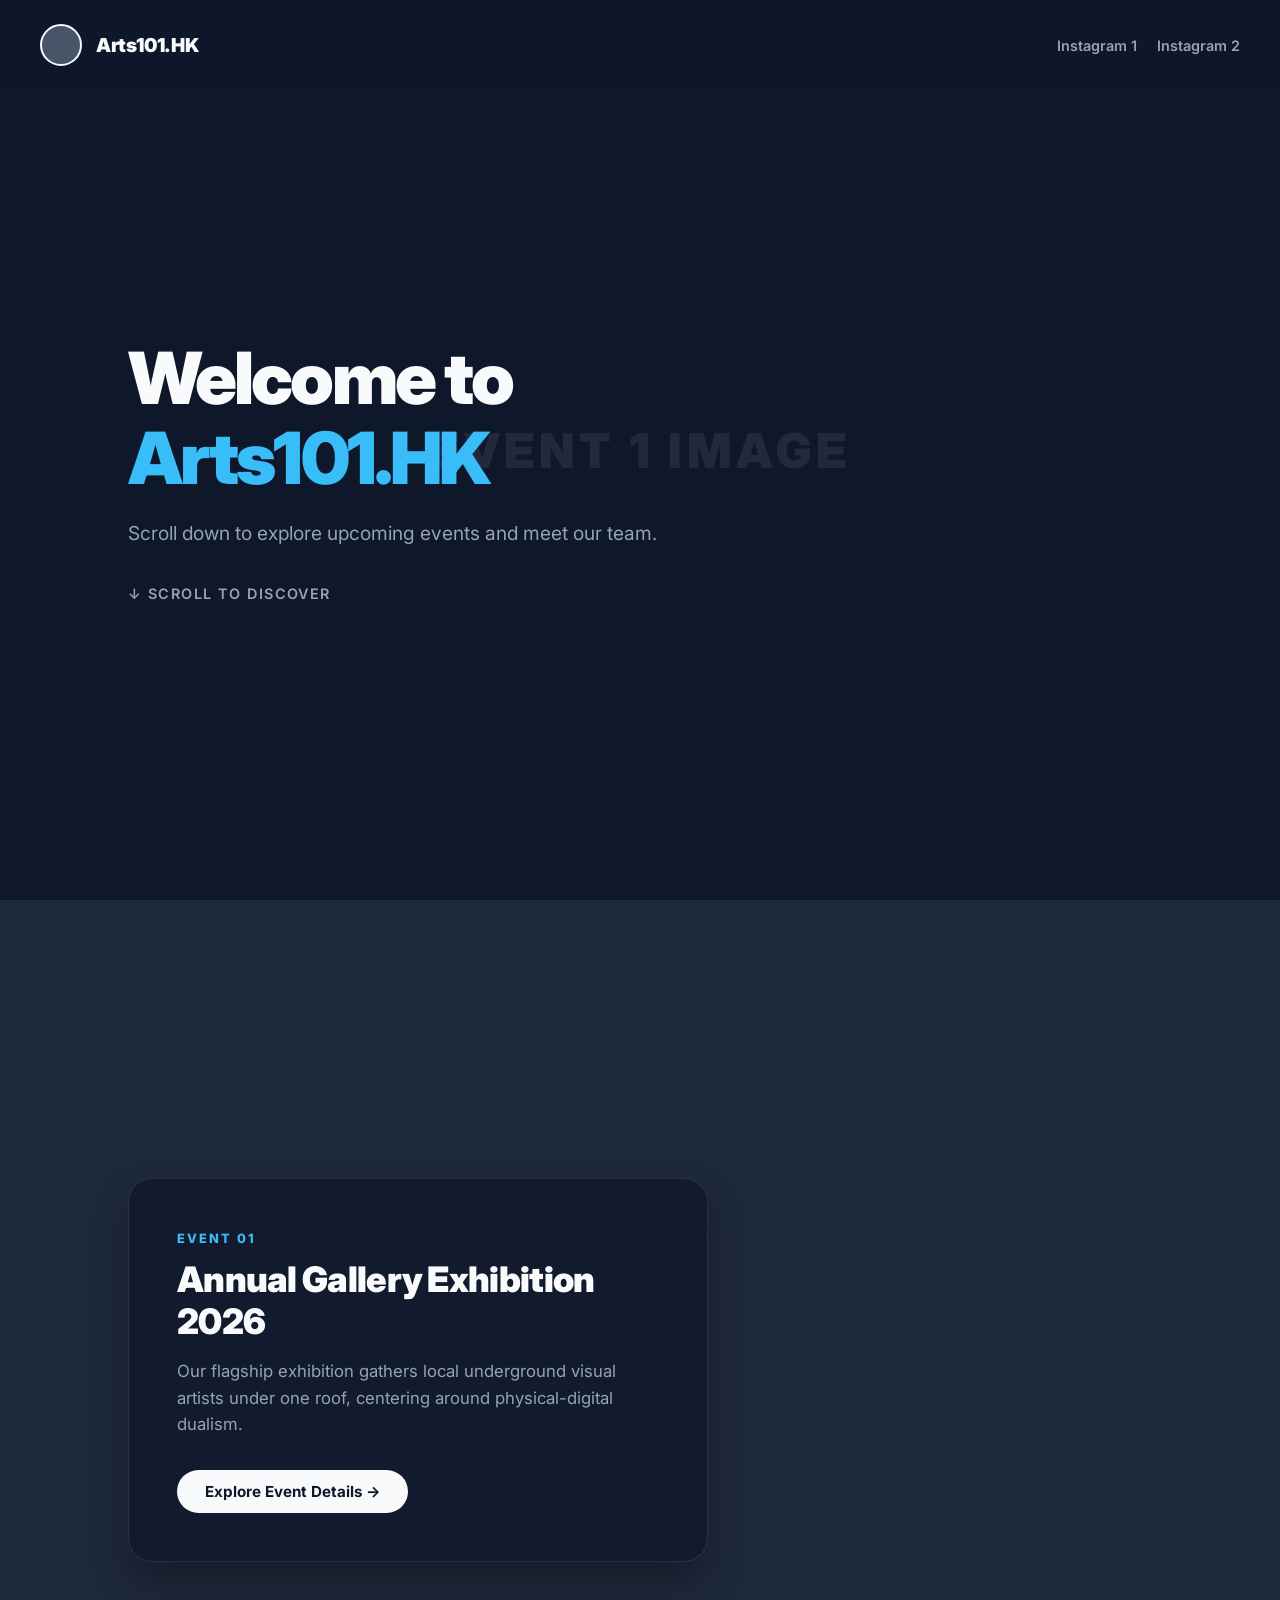
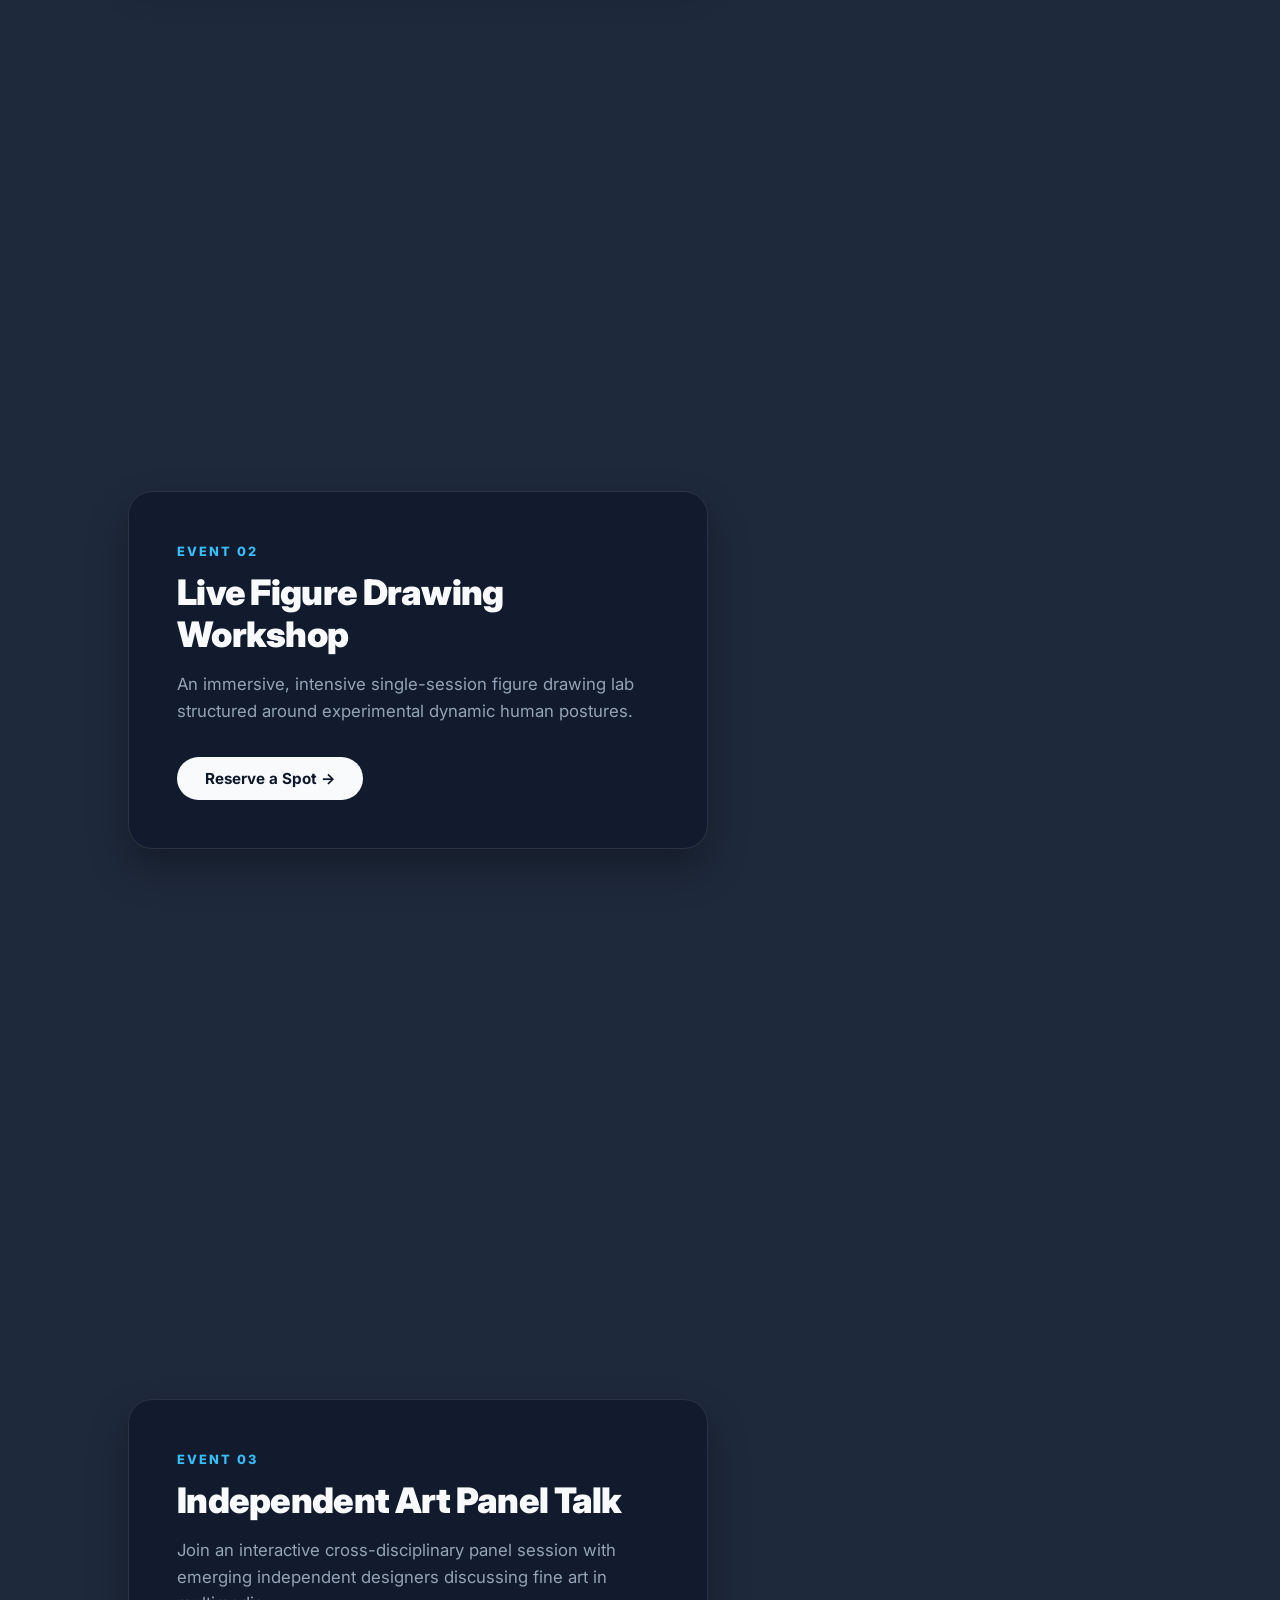
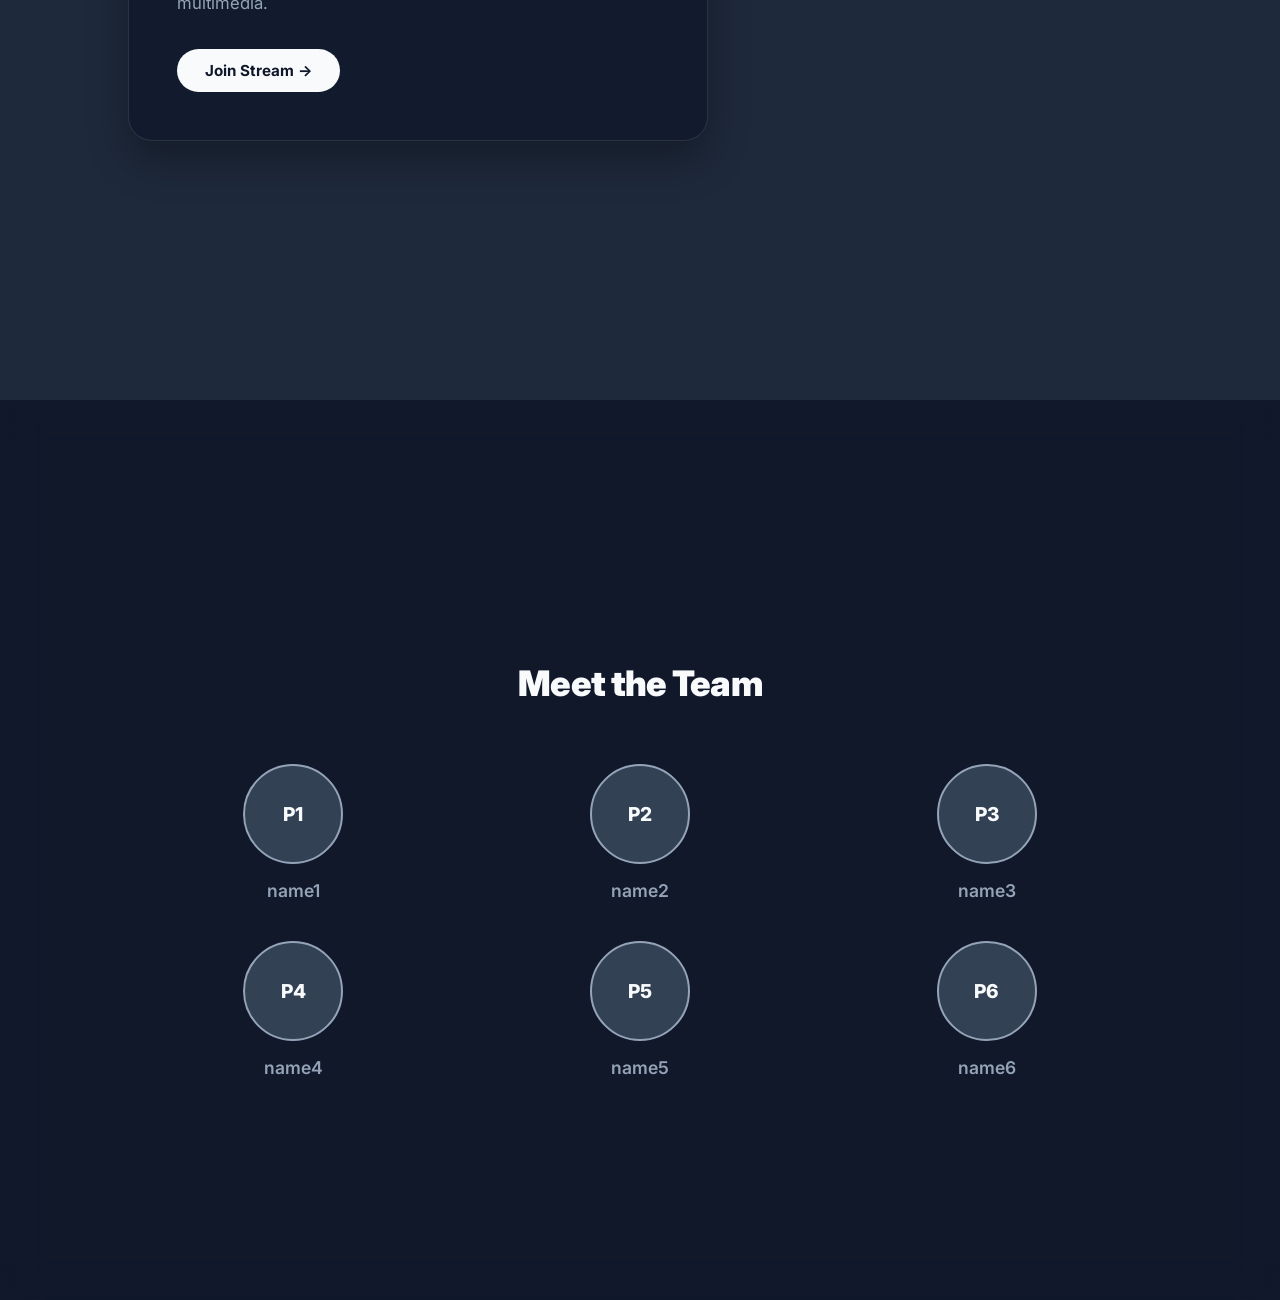
==== index.html @ 1643a09b "draft changing 01" ====
<!DOCTYPE html>
<html lang="en">
<head>
    <meta charset="UTF-8">
    <meta name="viewport" content="width=device-width, initial-scale=1.0">
    <title>Arts101.HK</title>
    <link href="https://fonts.googleapis.com/css2?family=Inter:wght@400;600;900&display=swap" rel="stylesheet">
    <link rel="stylesheet" href="style.css">
</head>
<body>

    <header class="top-navbar">
        <div class="brand-identity">
            <div class="mini-profile-icon">
                <img src="icon.jpg" alt="Icon" onerror="this.style.display='none';">
            </div>
            <span class="brand-text">Arts101.HK</span>
        </div>
        <div class="nav-social-links">
            <a href=" " class="nav-link">Instagram 1</a>
            <a href=" " class="nav-link">Instagram 2</a>
        </div>
    </header>

    <div class="fixed-visual-viewport">
        <div class="showcase-frame active" id="frame-1">
            <div class="image-placeholder">EVENT 1 IMAGE</div>
        </div>
        <div class="showcase-frame" id="frame-2">
            <div class="image-placeholder">EVENT 2 IMAGE</div>
        </div>
        <div class="showcase-frame" id="frame-3">
            <div class="image-placeholder">EVENT 3 IMAGE</div>
        </div>
    </div>

    <main class="scroll-narrative-container">
        
        <section class="narrative-section hero-slide" data-frame="1">
            <div class="content-wrapper">
                <h1 class="hero-title">Welcome to<br><span class="accent-text">Arts101.HK</span></h1>
                <p class="hero-subtitle">Scroll down to explore upcoming events and meet our team.</p>
                <div class="scroll-indicator">↓ Scroll to Discover</div>
            </div>
        </section>

        <section class="narrative-section content-slide" data-frame="1">
            <div class="content-wrapper card-reveal">
                <span class="section-tag">Event 01</span>
                <h2 class="slide-heading">Annual Gallery Exhibition 2026</h2>
                <p class="slide-description">Our flagship exhibition gathers local underground visual artists under one roof, centering around physical-digital dualism.</p>
                <a href="event1.html" class="action-btn">Explore Event Details →</a>
            </div>
        </section>

        <section class="narrative-section content-slide" data-frame="2">
            <div class="content-wrapper card-reveal">
                <span class="section-tag">Event 02</span>
                <h2 class="slide-heading">Live Figure Drawing Workshop</h2>
                <p class="slide-description">An immersive, intensive single-session figure drawing lab structured around experimental dynamic human postures.</p>
                <a href="event2.html" class="action-btn">Reserve a Spot →</a>
            </div>
        </section>

        <section class="narrative-section content-slide" data-frame="3">
            <div class="content-wrapper card-reveal">
                <span class="section-tag">Event 03</span>
                <h2 class="slide-heading">Independent Art Panel Talk</h2>
                <p class="slide-description">Join an interactive cross-disciplinary panel session with emerging independent designers discussing fine art in multimedia.</p>
                <a href="event3.html" class="action-btn">Join Stream →</a>
            </div>
        </section>

        <section class="narrative-section team-slide" data-frame="3">
            <div class="content-wrapper wide-wrapper">
                <h2 class="slide-heading centered">Meet the Team</h2>
                
                <div class="team-grid">
                    <a href="profile1.html" class="team-member-node">
                        <div class="circle-avatar"><span>P1</span></div>
                        <div class="member-name">name1</div>
                    </a>
                    <a href="profile2.html" class="team-member-node">
                        <div class="circle-avatar"><span>P2</span></div>
                        <div class="member-name">name2</div>
                    </a>
                    <a href="profile3.html" class="team-member-node">
                        <div class="circle-avatar"><span>P3</span></div>
                        <div class="member-name">name3</div>
                    </a>
                    <a href="profile4.html" class="team-member-node">
                        <div class="circle-avatar"><span>P4</span></div>
                        <div class="member-name">name4</div>
                    </a>
                    <a href="profile5.html" class="team-member-node">
                        <div class="circle-avatar"><span>P5</span></div>
                        <div class="member-name">name5</div>
                    </a>
                    <a href="profile6.html" class="team-member-node">
                        <div class="circle-avatar"><span>P6</span></div>
                        <div class="member-name">name6</div>
                    </a>
                </div>
            </div>
        </section>

    </main>

    <script src="script.js"></script>
</body>
</html>
---- style.css ----
:root {
    --bg-color: #1E293B;        /* Match background to your icon color (Dark Slate) */
    --text-light: #F8FAFC;      /* High contrast clean text */
    --text-muted: #94A3B8;      /* Secondary clean slate grey text */
    --accent-glow: #38BDF8;     /* Fine tech highlight color */
    --panel-overlay: rgba(15, 23, 42, 0.75); /* Cinematic translucent panels */
}

* {
    box-sizing: border-box;
    margin: 0;
    padding: 0;
    font-family: 'Inter', sans-serif;
}

body {
    background-color: var(--bg-color);
    color: var(--text-light);
    min-height: 100vh;
    overflow-x: hidden;
}

/* TOP NAVIGATION AREA */
.top-navbar {
    position: fixed;
    top: 0;
    left: 0;
    width: 100%;
    padding: 24px 40px;
    display: flex;
    justify-content: space-between;
    align-items: center;
    z-index: 100;
    background: linear-gradient(to bottom, rgba(15,23,42,0.8), rgba(15,23,42,0));
}

.brand-identity {
    display: flex;
    align-items: center;
    gap: 14px;
}

/* Tiny Upper Left Profile Icon Border Area */
.mini-profile-icon {
    width: 42px;
    height: 42px;
    border-radius: 50%;
    background: #475569;
    border: 2px solid var(--text-light);
    overflow: hidden;
}

.mini-profile-icon img {
    width: 100%;
    height: 100%;
    object-fit: cover;
}

.brand-text {
    font-weight: 900;
    font-size: 1.2rem;
    letter-spacing: -0.02em;
}

.nav-social-links {
    display: flex;
    gap: 20px;
}

.nav-link {
    color: var(--text-muted);
    text-decoration: none;
    font-weight: 600;
    font-size: 0.9rem;
    transition: color 0.2s;
}

.nav-link:hover {
    color: var(--text-light);
}

/* FIXED VISUAL SHOWCASE FRAMES (HELLOADME EFFECT) */
.fixed-visual-viewport {
    position: fixed;
    top: 0;
    left: 0;
    width: 100%;
    height: 100vh;
    z-index: 1;
    pointer-events: none; /* Allows user to click/scroll elements behind it */
}

.showcase-frame {
    position: absolute;
    top: 0;
    left: 0;
    width: 100%;
    height: 100%;
    opacity: 0;
    transform: scale(1.08);
    transition: opacity 0.8s cubic-bezier(0.25, 1, 0.5, 1), transform 1.2s cubic-bezier(0.25, 1, 0.5, 1);
    background: #0F172A;
    display: flex;
    justify-content: center;
    align-items: center;
}

/* Once class active is assigned by JS, scale down and fade into focus */
.showcase-frame.active {
    opacity: 1;
    transform: scale(1);
}

.image-placeholder {
    font-size: 3rem;
    font-weight: 900;
    color: rgba(255,255,255,0.08);
    letter-spacing: 0.1em;
}

/* NARRATIVE CONTENT LAYER */
.scroll-narrative-container {
    position: relative;
    z-index: 2;
    width: 100%;
}

.narrative-section {
    width: 100%;
    min-height: 100vh;
    display: flex;
    align-items: center;
    padding: 100px 10% 60px 10%;
}

.hero-slide {
    background: transparent;
}

.content-wrapper {
    max-width: 580px;
}

.wide-wrapper {
    max-width: 1000px;
    width: 100%;
    margin: 0 auto;
}

/* Hero elements styling */
.hero-title {
    font-size: 4.5rem;
    font-weight: 900;
    line-height: 1.1;
    letter-spacing: -0.04em;
    margin-bottom: 24px;
}

.accent-text {
    color: var(--accent-glow);
}

.hero-subtitle {
    font-size: 1.2rem;
    color: var(--text-muted);
    margin-bottom: 40px;
}

.scroll-indicator {
    font-size: 0.9rem;
    font-weight: 600;
    text-transform: uppercase;
    letter-spacing: 0.1em;
    color: var(--text-muted);
    animation: bounce 2s infinite;
}

/* Translucent Reveal Panels */
.card-reveal {
    background: var(--panel-overlay);
    backdrop-filter: blur(12px);
    -webkit-backdrop-filter: blur(12px);
    border: 1px solid rgba(255, 255, 255, 0.1);
    padding: 48px;
    border-radius: 24px;
    box-shadow: 0 20px 40px rgba(0,0,0,0.3);
}

.section-tag {
    display: inline-block;
    font-size: 0.8rem;
    font-weight: 800;
    text-transform: uppercase;
    letter-spacing: 0.15em;
    color: var(--accent-glow);
    margin-bottom: 12px;
}

.slide-heading {
    font-size: 2.2rem;
    font-weight: 900;
    letter-spacing: -0.02em;
    margin-bottom: 16px;
}

.slide-heading.centered {
    text-align: center;
    margin-bottom: 60px;
}

.slide-description {
    font-size: 1.05rem;
    line-height: 1.6;
    color: var(--text-muted);
    margin-bottom: 32px;
}

.action-btn {
    display: inline-block;
    padding: 12px 28px;
    background: var(--text-light);
    color: #0F172A;
    text-decoration: none;
    font-weight: 700;
    font-size: 0.95rem;
    border-radius: 50px;
    transition: transform 0.2s, background 0.2s;
}

.action-btn:hover {
    transform: translateY(-2px);
    background: var(--accent-glow);
    color: #ffffff;
}

/* TEAM SECTIONS MAP */
.team-slide {
    background: rgba(15, 23, 42, 0.9);
    backdrop-filter: blur(20px);
}

.team-grid {
    display: grid;
    grid-template-columns: repeat(3, 1fr);
    gap: 40px;
}

.team-member-node {
    display: flex;
    flex-direction: column;
    align-items: center;
    text-decoration: none;
    color: inherit;
    transition: transform 0.2s;
}

.team-member-node:hover {
    transform: translateY(-8px);
}

.circle-avatar {
    width: 100px;
    height: 100px;
    border-radius: 50%;
    background: #334155;
    border: 2px solid var(--text-muted);
    display: flex;
    justify-content: center;
    align-items: center;
    font-weight: 800;
    font-size: 1.2rem;
    margin-bottom: 16px;
    transition: border-color 0.2s;
}

.team-member-node:hover .circle-avatar {
    border-color: var(--accent-glow);
}

.member-name {
    font-weight: 600;
    font-size: 1.1rem;
    color: var(--text-muted);
    transition: color 0.2s;
}

.team-member-node:hover .member-name {
    color: var(--text-light);
}

@keyframes bounce {
    0%, 20%, 50%, 80%, 100% { transform: translateY(0); }
    40% { transform: translateY(-6px); }
    60% { transform: translateY(-3px); }
}
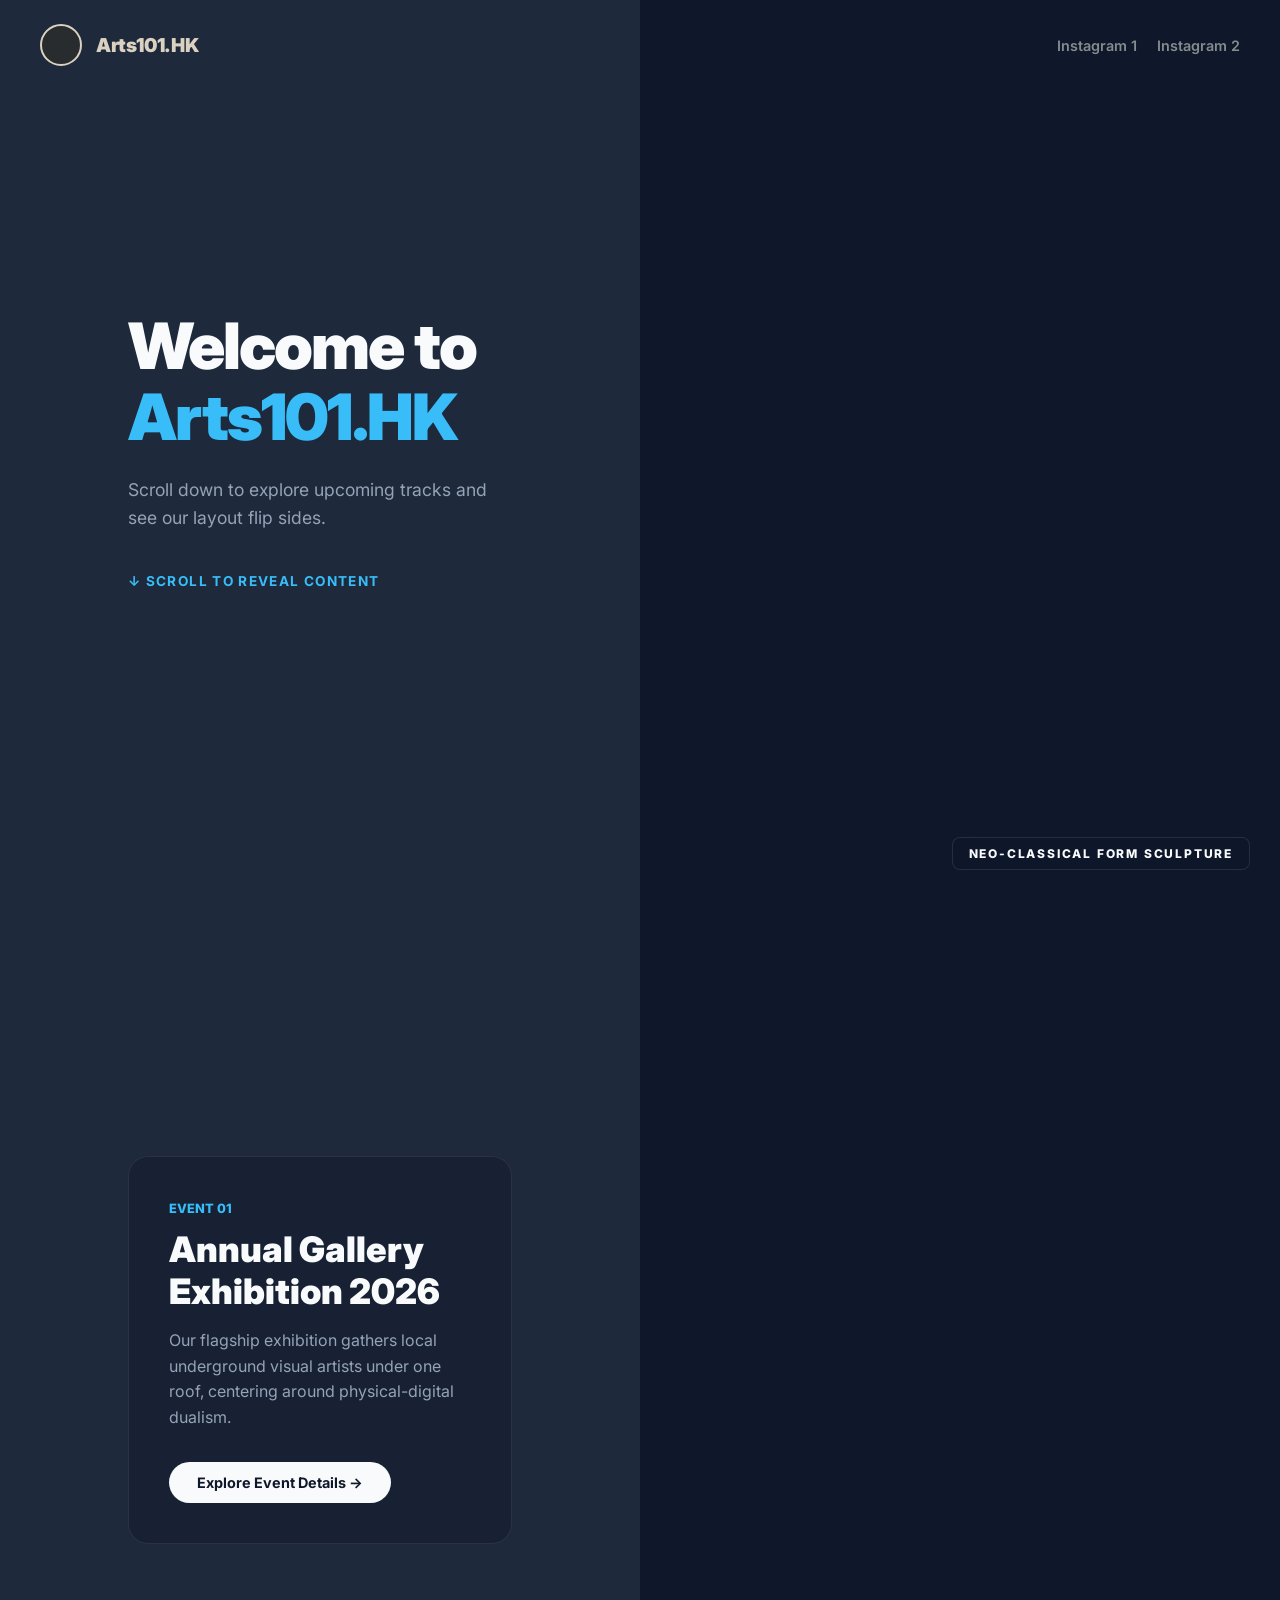
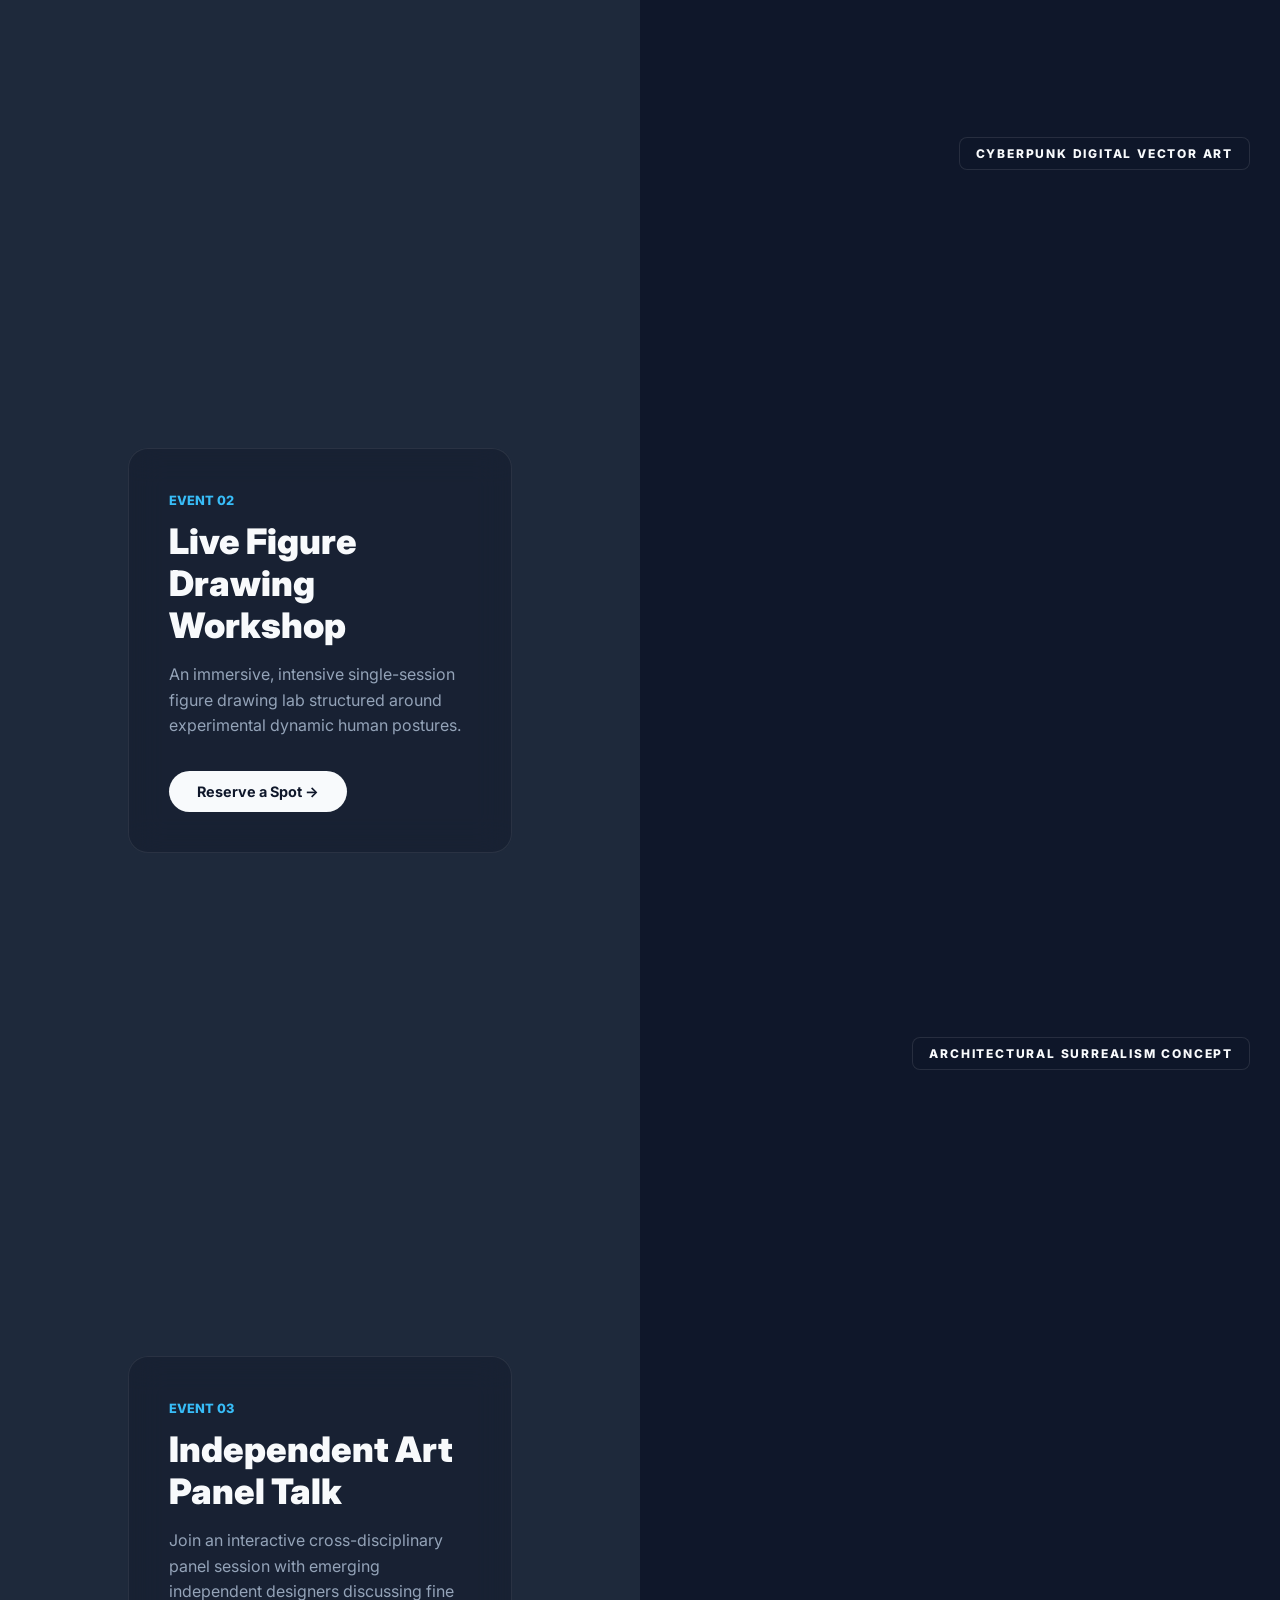
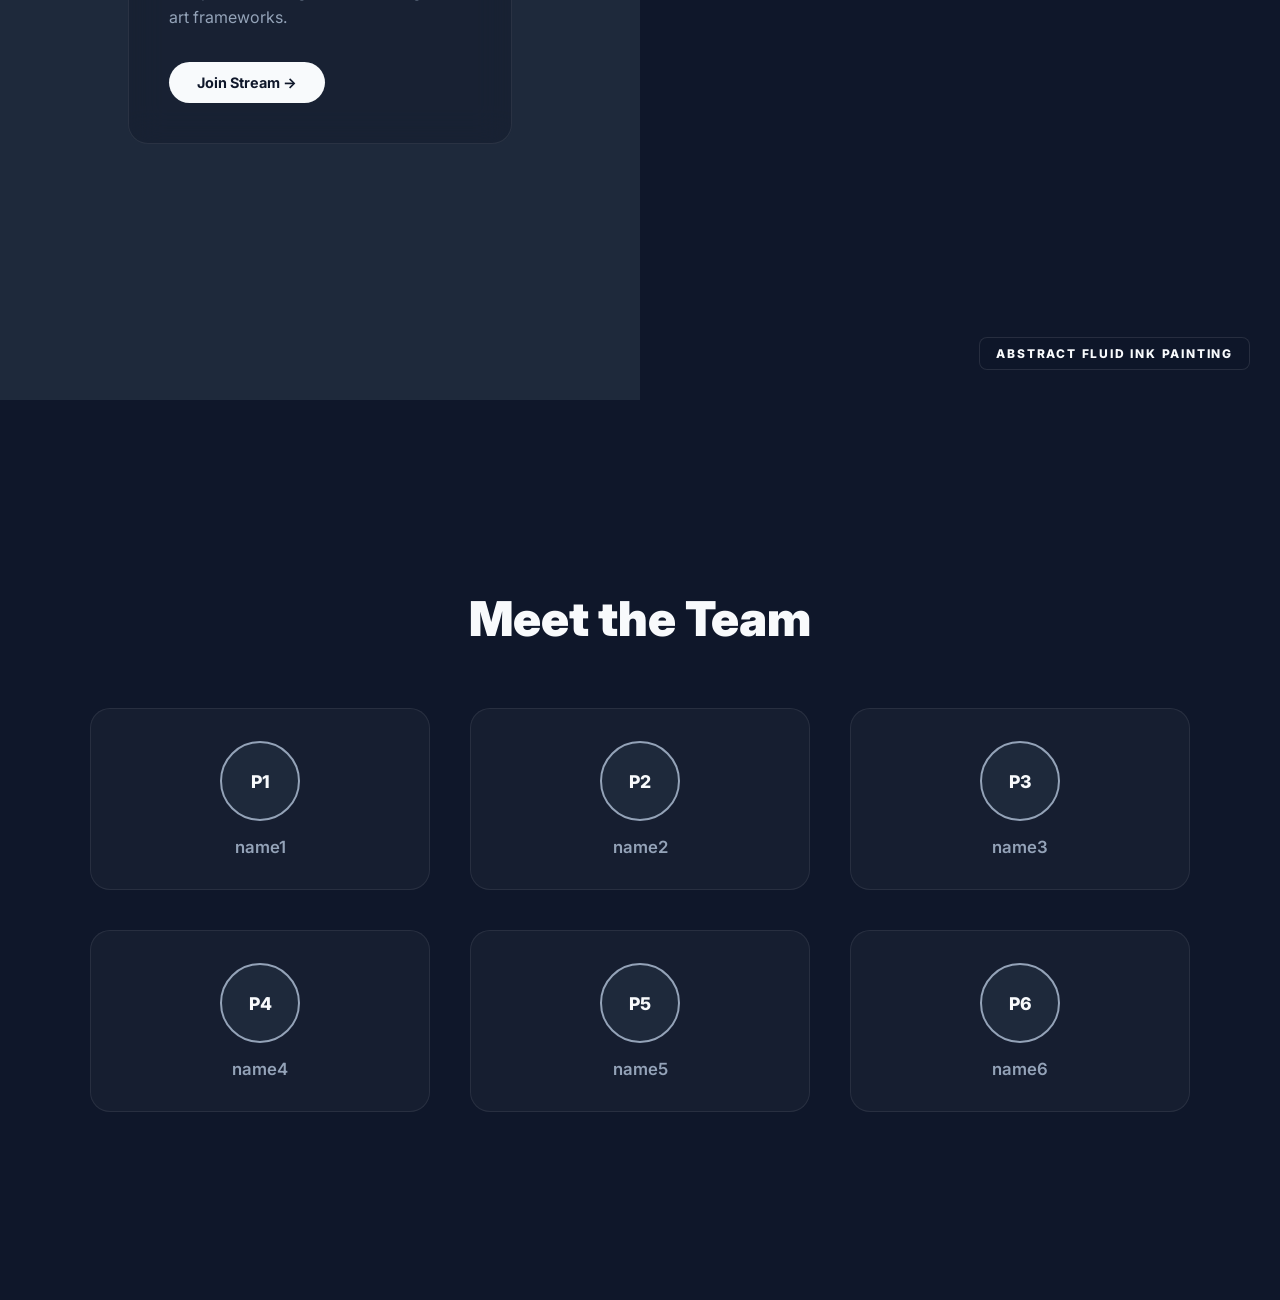
==== commit 86ded899: "????" ====
--- a/index.html
+++ b/index.html
@@ -17,87 +17,103 @@
             <span class="brand-text">Arts101.HK</span>
         </div>
         <div class="nav-social-links">
-            <a href=" " class="nav-link">Instagram 1</a>
-            <a href=" " class="nav-link">Instagram 2</a>
+            <a href="#" class="nav-link">Instagram 1</a>
+            <a href="#" class="nav-link">Instagram 2</a>
         </div>
     </header>
 
-    <div class="fixed-visual-viewport">
-        <div class="showcase-frame active" id="frame-1">
-            <div class="image-placeholder">EVENT 1 IMAGE</div>
-        </div>
-        <div class="showcase-frame" id="frame-2">
-            <div class="image-placeholder">EVENT 2 IMAGE</div>
-        </div>
-        <div class="showcase-frame" id="frame-3">
-            <div class="image-placeholder">EVENT 3 IMAGE</div>
-        </div>
-    </div>
-
-    <main class="scroll-narrative-container">
+    <main class="scroll-container">
         
-        <section class="narrative-section hero-slide" data-frame="1">
-            <div class="content-wrapper">
-                <h1 class="hero-title">Welcome to<br><span class="accent-text">Arts101.HK</span></h1>
-                <p class="hero-subtitle">Scroll down to explore upcoming events and meet our team.</p>
-                <div class="scroll-indicator">↓ Scroll to Discover</div>
+        <section class="split-row layout-normal">
+            <div class="split-half color-half">
+                <div class="centered-content">
+                    <h1 class="hero-title">Welcome to<br><span class="accent-text">Arts101.HK</span></h1>
+                    <p class="hero-subtitle">Scroll down to explore upcoming tracks and see our layout flip sides.</p>
+                    <div class="scroll-indicator">↓ Scroll to Reveal Content</div>
+                </div>
+            </div>
+            <div class="split-half picture-half">
+                <div class="art-canvas-frame" id="canvas-1">
+                    <span class="art-tag-label" id="label-1">Loading Artwork...</span>
+                </div>
             </div>
         </section>
 
-        <section class="narrative-section content-slide" data-frame="1">
-            <div class="content-wrapper card-reveal">
-                <span class="section-tag">Event 01</span>
-                <h2 class="slide-heading">Annual Gallery Exhibition 2026</h2>
-                <p class="slide-description">Our flagship exhibition gathers local underground visual artists under one roof, centering around physical-digital dualism.</p>
-                <a href="event1.html" class="action-btn">Explore Event Details →</a>
+        <section class="split-row layout-flipped">
+            <div class="split-half picture-half">
+                <div class="art-canvas-frame" id="canvas-2">
+                    <span class="art-tag-label" id="label-2">Loading Artwork...</span>
+                </div>
+            </div>
+            <div class="split-half color-half">
+                <div class="centered-content card-reveal reveal-on-scroll">
+                    <span class="section-tag">Event 01</span>
+                    <h2 class="slide-heading">Annual Gallery Exhibition 2026</h2>
+                    <p class="slide-description">Our flagship exhibition gathers local underground visual artists under one roof, centering around physical-digital dualism.</p>
+                    <a href="event1.html" class="action-btn">Explore Event Details →</a>
+                </div>
             </div>
         </section>
 
-        <section class="narrative-section content-slide" data-frame="2">
-            <div class="content-wrapper card-reveal">
-                <span class="section-tag">Event 02</span>
-                <h2 class="slide-heading">Live Figure Drawing Workshop</h2>
-                <p class="slide-description">An immersive, intensive single-session figure drawing lab structured around experimental dynamic human postures.</p>
-                <a href="event2.html" class="action-btn">Reserve a Spot →</a>
+        <section class="split-row layout-normal">
+            <div class="split-half color-half">
+                <div class="centered-content card-reveal reveal-on-scroll">
+                    <span class="section-tag">Event 02</span>
+                    <h2 class="slide-heading">Live Figure Drawing Workshop</h2>
+                    <p class="slide-description">An immersive, intensive single-session figure drawing lab structured around experimental dynamic human postures.</p>
+                    <a href="event2.html" class="action-btn">Reserve a Spot →</a>
+                </div>
+            </div>
+            <div class="split-half picture-half">
+                <div class="art-canvas-frame" id="canvas-3">
+                    <span class="art-tag-label" id="label-3">Loading Artwork...</span>
+                </div>
             </div>
         </section>
 
-        <section class="narrative-section content-slide" data-frame="3">
-            <div class="content-wrapper card-reveal">
-                <span class="section-tag">Event 03</span>
-                <h2 class="slide-heading">Independent Art Panel Talk</h2>
-                <p class="slide-description">Join an interactive cross-disciplinary panel session with emerging independent designers discussing fine art in multimedia.</p>
-                <a href="event3.html" class="action-btn">Join Stream →</a>
+        <section class="split-row layout-flipped">
+            <div class="split-half picture-half">
+                <div class="art-canvas-frame" id="canvas-4">
+                    <span class="art-tag-label" id="label-4">Loading Artwork...</span>
+                </div>
+            </div>
+            <div class="split-half color-half">
+                <div class="centered-content card-reveal reveal-on-scroll">
+                    <span class="section-tag">Event 03</span>
+                    <h2 class="slide-heading">Independent Art Panel Talk</h2>
+                    <p class="slide-description">Join an interactive cross-disciplinary panel session with emerging independent designers discussing fine art frameworks.</p>
+                    <a href="event3.html" class="action-btn">Join Stream →</a>
+                </div>
             </div>
         </section>
 
-        <section class="narrative-section team-slide" data-frame="3">
-            <div class="content-wrapper wide-wrapper">
-                <h2 class="slide-heading centered">Meet the Team</h2>
+        <section class="full-width-team-section">
+            <div class="team-center-wrapper reveal-on-scroll">
+                <h2 class="team-main-heading">Meet the Team</h2>
                 
-                <div class="team-grid">
-                    <a href="profile1.html" class="team-member-node">
-                        <div class="circle-avatar"><span>P1</span></div>
+                <div class="team-flex-grid">
+                    <a href="profile1.html" class="team-profile-card">
+                        <div class="circle-avatar">P1</div>
                         <div class="member-name">name1</div>
                     </a>
-                    <a href="profile2.html" class="team-member-node">
-                        <div class="circle-avatar"><span>P2</span></div>
+                    <a href="profile2.html" class="team-profile-card">
+                        <div class="circle-avatar">P2</div>
                         <div class="member-name">name2</div>
                     </a>
-                    <a href="profile3.html" class="team-member-node">
-                        <div class="circle-avatar"><span>P3</span></div>
+                    <a href="profile3.html" class="team-profile-card">
+                        <div class="circle-avatar">P3</div>
                         <div class="member-name">name3</div>
                     </a>
-                    <a href="profile4.html" class="team-member-node">
-                        <div class="circle-avatar"><span>P4</span></div>
+                    <a href="profile4.html" class="team-profile-card">
+                        <div class="circle-avatar">P4</div>
                         <div class="member-name">name4</div>
                     </a>
-                    <a href="profile5.html" class="team-member-node">
-                        <div class="circle-avatar"><span>P5</span></div>
+                    <a href="profile5.html" class="team-profile-card">
+                        <div class="circle-avatar">P5</div>
                         <div class="member-name">name5</div>
                     </a>
-                    <a href="profile6.html" class="team-member-node">
-                        <div class="circle-avatar"><span>P6</span></div>
+                    <a href="profile6.html" class="team-profile-card">
+                        <div class="circle-avatar">P6</div>
                         <div class="member-name">name6</div>
                     </a>
                 </div>
--- a/style.css
+++ b/style.css
@@ -1,9 +1,9 @@
 :root {
-    --bg-color: #1E293B;        /* Match background to your icon color (Dark Slate) */
-    --text-light: #F8FAFC;      /* High contrast clean text */
-    --text-muted: #94A3B8;      /* Secondary clean slate grey text */
-    --accent-glow: #38BDF8;     /* Fine tech highlight color */
-    --panel-overlay: rgba(15, 23, 42, 0.75); /* Cinematic translucent panels */
+    --bg-color: #1E293B;        /* Solid color matched to your profile icon base background */
+    --text-light: #F8FAFC;      
+    --text-muted: #94A3B8;      
+    --accent-glow: #38BDF8;     
+    --panel-overlay: rgba(15, 23, 42, 0.4); 
 }
 
 * {
@@ -20,7 +20,7 @@
     overflow-x: hidden;
 }
 
-/* TOP NAVIGATION AREA */
+/* NAVIGATION */
 .top-navbar {
     position: fixed;
     top: 0;
@@ -31,265 +31,108 @@
     justify-content: space-between;
     align-items: center;
     z-index: 100;
-    background: linear-gradient(to bottom, rgba(15,23,42,0.8), rgba(15,23,42,0));
+    mix-blend-mode: difference; 
 }
 
-.brand-identity {
+.brand-identity { display: flex; align-items: center; gap: 14px; }
+.mini-profile-icon { width: 42px; height: 42px; border-radius: 50%; background: #475569; border: 2px solid var(--text-light); overflow: hidden; }
+.mini-profile-icon img { width: 100%; height: 100%; object-fit: cover; }
+.brand-text { font-weight: 900; font-size: 1.2rem; letter-spacing: -0.02em; }
+.nav-social-links { display: flex; gap: 20px; }
+.nav-link { color: var(--text-muted); text-decoration: none; font-weight: 600; font-size: 0.9rem; }
+
+/* 50/50 SPLIT CORE ENGINE */
+.scroll-container { width: 100%; }
+.split-row { width: 100%; height: 100vh; display: flex; overflow: hidden; }
+.split-half { width: 50%; height: 100%; display: flex; align-items: center; justify-content: center; position: relative; }
+
+.layout-normal { flex-direction: row; }
+.layout-flipped { flex-direction: row-reverse; }
+
+.color-half { background-color: var(--bg-color); padding: 0 10%; }
+.picture-half { background-color: #0F172A; }
+
+.art-canvas-frame {
+    width: 100%;
+    height: 100%;
+    background-size: cover;
+    background-position: center;
     display: flex;
     align-items: center;
-    gap: 14px;
+    justify-content: center;
+    position: relative;
+    transition: transform 1.2s cubic-bezier(0.16, 1, 0.3, 1);
 }
+.split-row:hover .art-canvas-frame { transform: scale(1.03); }
 
-/* Tiny Upper Left Profile Icon Border Area */
-.mini-profile-icon {
-    width: 42px;
-    height: 42px;
-    border-radius: 50%;
-    background: #475569;
-    border: 2px solid var(--text-light);
-    overflow: hidden;
-}
-
-.mini-profile-icon img {
-    width: 100%;
-    height: 100%;
-    object-fit: cover;
-}
-
-.brand-text {
-    font-weight: 900;
-    font-size: 1.2rem;
-    letter-spacing: -0.02em;
-}
-
-.nav-social-links {
-    display: flex;
-    gap: 20px;
-}
-
-.nav-link {
-    color: var(--text-muted);
-    text-decoration: none;
-    font-weight: 600;
-    font-size: 0.9rem;
-    transition: color 0.2s;
-}
-
-.nav-link:hover {
-    color: var(--text-light);
-}
-
-/* FIXED VISUAL SHOWCASE FRAMES (HELLOADME EFFECT) */
-.fixed-visual-viewport {
-    position: fixed;
-    top: 0;
-    left: 0;
-    width: 100%;
-    height: 100vh;
-    z-index: 1;
-    pointer-events: none; /* Allows user to click/scroll elements behind it */
-}
-
-.showcase-frame {
+.art-tag-label {
     position: absolute;
-    top: 0;
-    left: 0;
-    width: 100%;
-    height: 100%;
-    opacity: 0;
-    transform: scale(1.08);
-    transition: opacity 0.8s cubic-bezier(0.25, 1, 0.5, 1), transform 1.2s cubic-bezier(0.25, 1, 0.5, 1);
-    background: #0F172A;
-    display: flex;
-    justify-content: center;
-    align-items: center;
-}
-
-/* Once class active is assigned by JS, scale down and fade into focus */
-.showcase-frame.active {
-    opacity: 1;
-    transform: scale(1);
-}
-
-.image-placeholder {
-    font-size: 3rem;
-    font-weight: 900;
-    color: rgba(255,255,255,0.08);
-    letter-spacing: 0.1em;
-}
-
-/* NARRATIVE CONTENT LAYER */
-.scroll-narrative-container {
-    position: relative;
-    z-index: 2;
-    width: 100%;
-}
-
-.narrative-section {
-    width: 100%;
-    min-height: 100vh;
-    display: flex;
-    align-items: center;
-    padding: 100px 10% 60px 10%;
-}
-
-.hero-slide {
-    background: transparent;
-}
-
-.content-wrapper {
-    max-width: 580px;
-}
-
-.wide-wrapper {
-    max-width: 1000px;
-    width: 100%;
-    margin: 0 auto;
-}
-
-/* Hero elements styling */
-.hero-title {
-    font-size: 4.5rem;
-    font-weight: 900;
-    line-height: 1.1;
-    letter-spacing: -0.04em;
-    margin-bottom: 24px;
-}
-
-.accent-text {
-    color: var(--accent-glow);
-}
-
-.hero-subtitle {
-    font-size: 1.2rem;
-    color: var(--text-muted);
-    margin-bottom: 40px;
-}
-
-.scroll-indicator {
-    font-size: 0.9rem;
-    font-weight: 600;
-    text-transform: uppercase;
-    letter-spacing: 0.1em;
-    color: var(--text-muted);
-    animation: bounce 2s infinite;
-}
-
-/* Translucent Reveal Panels */
-.card-reveal {
-    background: var(--panel-overlay);
-    backdrop-filter: blur(12px);
-    -webkit-backdrop-filter: blur(12px);
-    border: 1px solid rgba(255, 255, 255, 0.1);
-    padding: 48px;
-    border-radius: 24px;
-    box-shadow: 0 20px 40px rgba(0,0,0,0.3);
-}
-
-.section-tag {
-    display: inline-block;
-    font-size: 0.8rem;
+    bottom: 30px;
+    right: 30px;
+    background: rgba(15, 23, 42, 0.75);
+    backdrop-filter: blur(8px);
+    padding: 8px 16px;
+    border-radius: 8px;
+    font-size: 0.75rem;
     font-weight: 800;
     text-transform: uppercase;
     letter-spacing: 0.15em;
-    color: var(--accent-glow);
-    margin-bottom: 12px;
+    border: 1px solid rgba(255,255,255,0.1);
 }
 
-.slide-heading {
-    font-size: 2.2rem;
-    font-weight: 900;
-    letter-spacing: -0.02em;
-    margin-bottom: 16px;
+.centered-content { width: 100%; max-width: 460px; }
+.hero-title { font-size: 4rem; font-weight: 900; line-height: 1.1; margin-bottom: 24px; letter-spacing: -0.03em; }
+.accent-text { color: var(--accent-glow); }
+.hero-subtitle { font-size: 1.1rem; color: var(--text-muted); margin-bottom: 40px; line-height: 1.6; }
+.scroll-indicator { font-size: 0.85rem; font-weight: 700; text-transform: uppercase; letter-spacing: 0.1em; color: var(--accent-glow); }
+
+.card-reveal {
+    background: var(--panel-overlay);
+    backdrop-filter: blur(16px);
+    border: 1px solid rgba(255, 255, 255, 0.08);
+    padding: 40px;
+    border-radius: 20px;
 }
 
-.slide-heading.centered {
-    text-align: center;
-    margin-bottom: 60px;
+.section-tag { display: inline-block; font-size: 0.8rem; font-weight: 800; color: var(--accent-glow); margin-bottom: 12px; text-transform: uppercase; }
+.slide-heading { font-size: 2.2rem; font-weight: 900; margin-bottom: 16px; }
+.slide-description { font-size: 1rem; color: var(--text-muted); line-height: 1.6; margin-bottom: 32px; }
+.action-btn { display: inline-block; padding: 12px 28px; background: var(--text-light); color: #0F172A; text-decoration: none; font-weight: 700; font-size: 0.9rem; border-radius: 50px; transition: transform 0.2s, background 0.2s; }
+.action-btn:hover { transform: translateY(-2px); background: var(--accent-glow); color: white; }
+
+/* REVEAL ON SCROLL ANIMATION CONFIGURATION */
+.reveal-on-scroll {
+    opacity: 0;
+    transform: translateY(40px);
+    transition: opacity 1.2s cubic-bezier(0.215, 0.61, 0.355, 1), transform 1.2s cubic-bezier(0.215, 0.61, 0.355, 1);
+    will-change: transform, opacity;
 }
 
-.slide-description {
-    font-size: 1.05rem;
-    line-height: 1.6;
-    color: var(--text-muted);
-    margin-bottom: 32px;
+/* Added dynamically by Javascript when entering view */
+.reveal-on-scroll.visible {
+    opacity: 1;
+    transform: translateY(0);
 }
 
-.action-btn {
-    display: inline-block;
-    padding: 12px 28px;
-    background: var(--text-light);
-    color: #0F172A;
-    text-decoration: none;
-    font-weight: 700;
-    font-size: 0.95rem;
-    border-radius: 50px;
-    transition: transform 0.2s, background 0.2s;
+/* MEET THE TEAM STAYS ABSOLUTELY CENTERED FULL WIDTH */
+.full-width-team-section { width: 100%; min-height: 100vh; background-color: #0F172A; display: flex; align-items: center; justify-content: center; padding: 120px 40px; }
+.team-center-wrapper { width: 100%; max-width: 1100px; text-align: center; }
+.team-main-heading { font-size: 3rem; font-weight: 900; margin-bottom: 60px; }
+.team-flex-grid { display: grid; grid-template-columns: repeat(3, 1fr); gap: 40px; }
+
+.team-profile-card {
+    display: flex; flex-direction: column; align-items: center; text-decoration: none; color: inherit; background: rgba(255, 255, 255, 0.03); border: 1px solid rgba(255, 255, 255, 0.08); padding: 32px; border-radius: 20px; transition: transform 0.2s, border-color 0.2s;
 }
+.team-profile-card:hover { transform: translateY(-8px); border-color: var(--accent-glow); background: rgba(255, 255, 255, 0.05); }
 
-.action-btn:hover {
-    transform: translateY(-2px);
-    background: var(--accent-glow);
-    color: #ffffff;
-}
+.circle-avatar { width: 80px; height: 80px; border-radius: 50%; background: #1E293B; border: 2px solid var(--text-muted); display: flex; align-items: center; justify-content: center; font-weight: 800; font-size: 1.1rem; margin-bottom: 16px; }
+.team-profile-card:hover .circle-avatar { border-color: var(--accent-glow); }
+.member-name { font-weight: 600; font-size: 1.05rem; color: var(--text-muted); transition: color 0.2s; }
+.team-profile-card:hover .member-name { color: var(--text-light); }
 
-/* TEAM SECTIONS MAP */
-.team-slide {
-    background: rgba(15, 23, 42, 0.9);
-    backdrop-filter: blur(20px);
-}
-
-.team-grid {
-    display: grid;
-    grid-template-columns: repeat(3, 1fr);
-    gap: 40px;
-}
-
-.team-member-node {
-    display: flex;
-    flex-direction: column;
-    align-items: center;
-    text-decoration: none;
-    color: inherit;
-    transition: transform 0.2s;
-}
-
-.team-member-node:hover {
-    transform: translateY(-8px);
-}
-
-.circle-avatar {
-    width: 100px;
-    height: 100px;
-    border-radius: 50%;
-    background: #334155;
-    border: 2px solid var(--text-muted);
-    display: flex;
-    justify-content: center;
-    align-items: center;
-    font-weight: 800;
-    font-size: 1.2rem;
-    margin-bottom: 16px;
-    transition: border-color 0.2s;
-}
-
-.team-member-node:hover .circle-avatar {
-    border-color: var(--accent-glow);
-}
-
-.member-name {
-    font-weight: 600;
-    font-size: 1.1rem;
-    color: var(--text-muted);
-    transition: color 0.2s;
-}
-
-.team-member-node:hover .member-name {
-    color: var(--text-light);
-}
-
-@keyframes bounce {
-    0%, 20%, 50%, 80%, 100% { transform: translateY(0); }
-    40% { transform: translateY(-6px); }
-    60% { transform: translateY(-3px); }
+@media(max-width: 900px) {
+    .team-flex-grid { grid-template-columns: repeat(2, 1fr); }
+    .split-row { flex-direction: column !important; height: auto; }
+    .split-half { width: 100%; height: 50vh; }
+    .color-half { padding: 40px 20px; }
 }
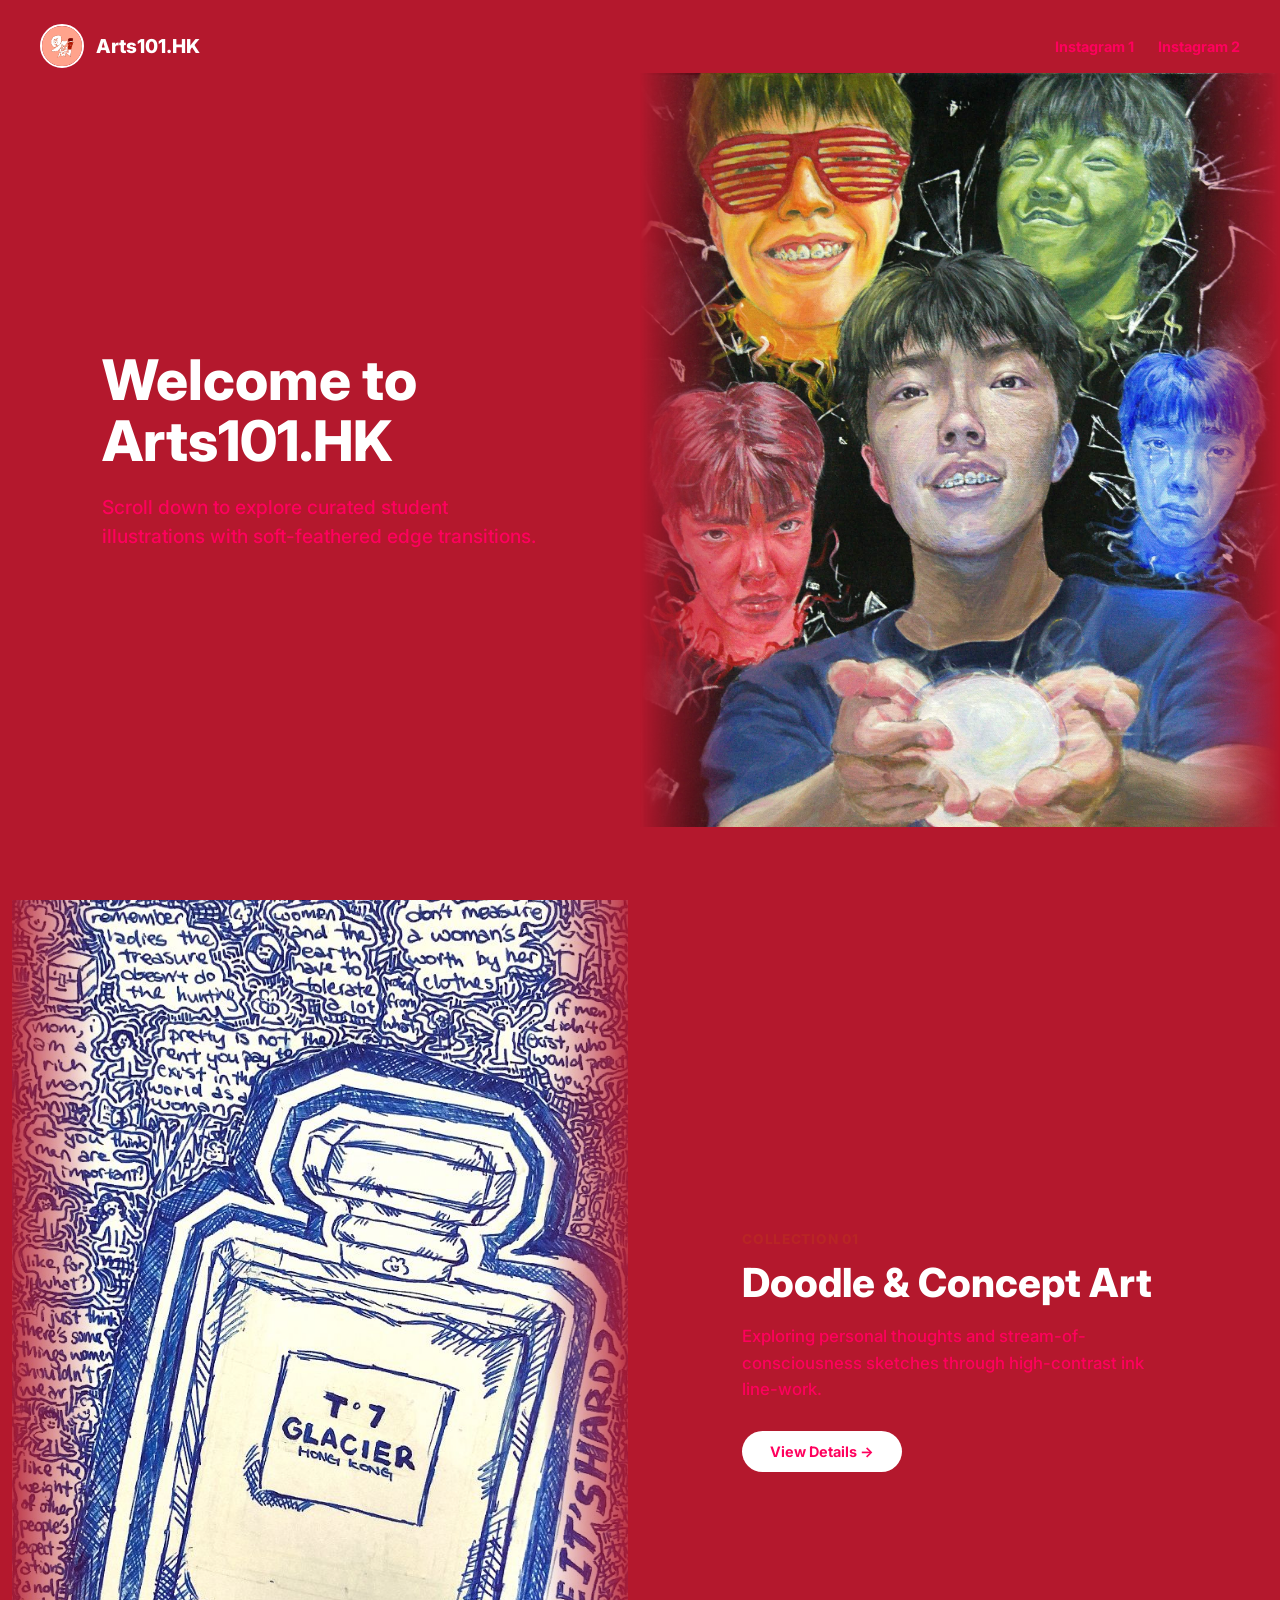
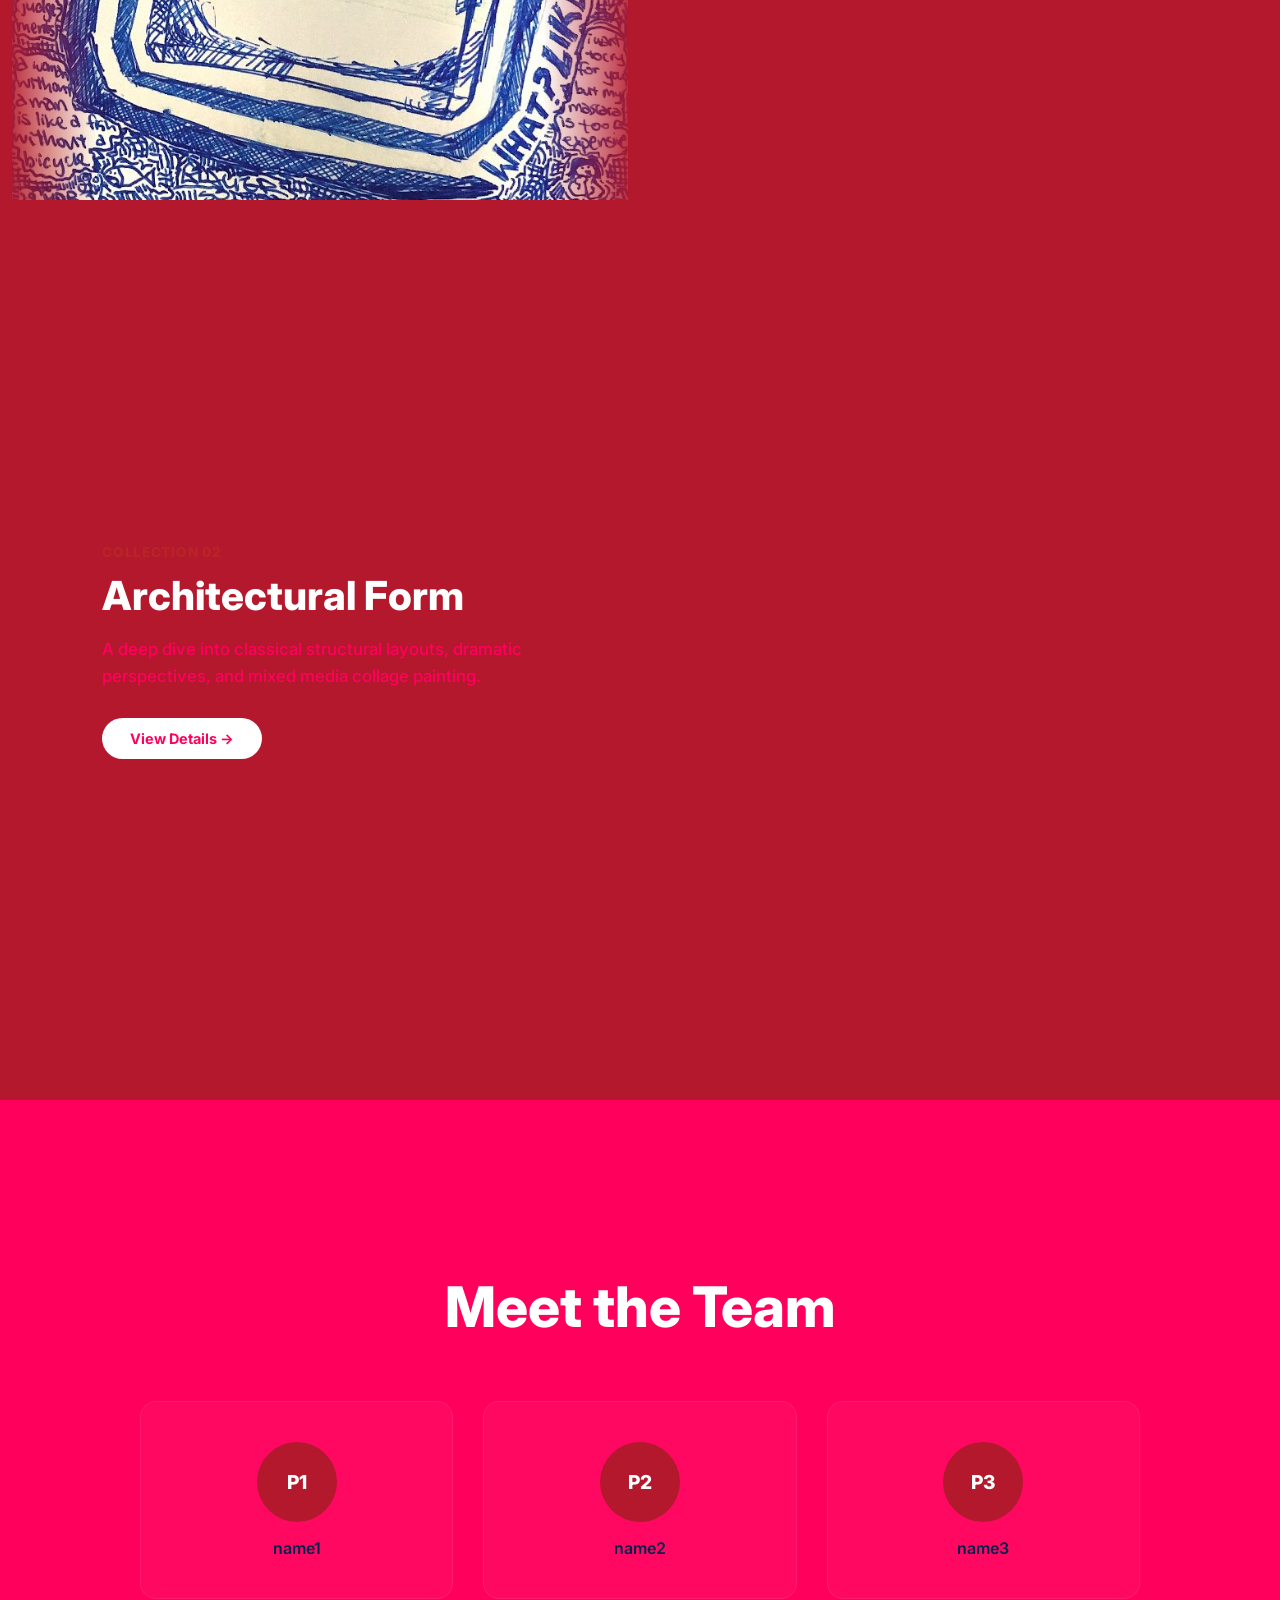
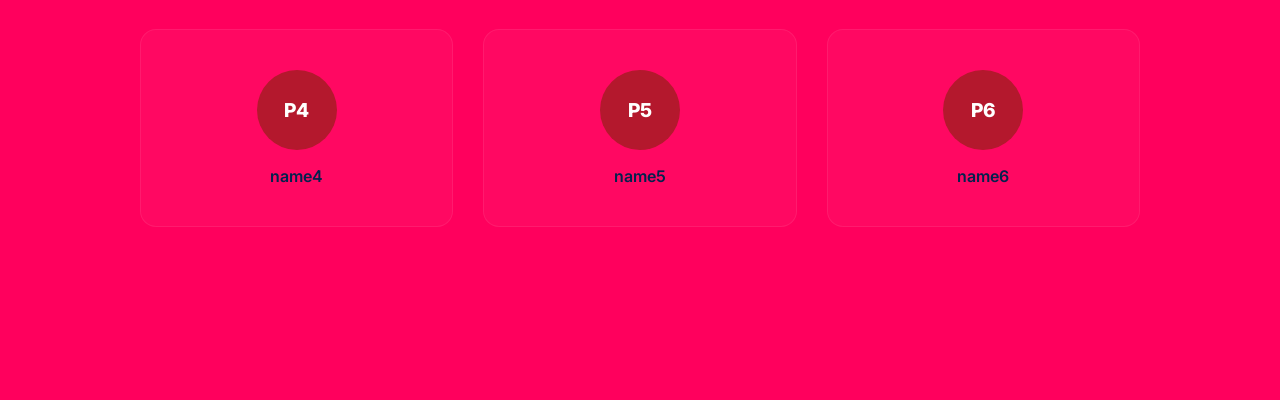
==== commit c4bfa2a3: "back" ====
--- a/index.html
+++ b/index.html
@@ -4,117 +4,88 @@
     <meta charset="UTF-8">
     <meta name="viewport" content="width=device-width, initial-scale=1.0">
     <title>Arts101.HK</title>
-    <link href="https://fonts.googleapis.com/css2?family=Inter:wght@400;600;900&display=swap" rel="stylesheet">
+    <link href="https://fonts.googleapis.com/css2?family=Inter:wght@400;600;800&display=swap" rel="stylesheet">
     <link rel="stylesheet" href="style.css">
 </head>
 <body>
 
-    <header class="top-navbar">
-        <div class="brand-identity">
-            <div class="mini-profile-icon">
-                <img src="icon.jpg" alt="Icon" onerror="this.style.display='none';">
+    <header class="main-header">
+        <div class="logo-area">
+            <div class="profile-avatar">
+                <img src="iconArts101.jpg" alt="Arts101 Logo" onerror="this.style.display='none';">
             </div>
-            <span class="brand-text">Arts101.HK</span>
+            <span class="logo-text">Arts101.HK</span>
         </div>
-        <div class="nav-social-links">
-            <a href="#" class="nav-link">Instagram 1</a>
-            <a href="#" class="nav-link">Instagram 2</a>
-        </div>
+        <nav class="social-area">
+            <a href="#">Instagram 1</a>
+            <a href="#">Instagram 2</a>
+        </nav>
     </header>
 
-    <main class="scroll-container">
+    <main class="content-wrapper">
         
-        <section class="split-row layout-normal">
-            <div class="split-half color-half">
-                <div class="centered-content">
-                    <h1 class="hero-title">Welcome to<br><span class="accent-text">Arts101.HK</span></h1>
-                    <p class="hero-subtitle">Scroll down to explore upcoming tracks and see our layout flip sides.</p>
-                    <div class="scroll-indicator">↓ Scroll to Reveal Content</div>
+        <section class="split-section flip-normal">
+            <div class="pane color-pane">
+                <div class="text-box fade-in-initially">
+                    <h1 class="main-title">Welcome to Arts101.HK</h1>
+                    <p class="sub-title">Scroll down to explore curated student illustrations with soft-feathered edge transitions.</p>
                 </div>
             </div>
-            <div class="split-half picture-half">
-                <div class="art-canvas-frame" id="canvas-1">
-                    <span class="art-tag-label" id="label-1">Loading Artwork...</span>
+            <div class="pane image-pane" id="img-pane-1"></div>
+        </section>
+
+        <section class="split-section flip-reverse">
+            <div class="pane color-pane">
+                <div class="text-box scroll-reveal">
+                    <span class="tag">Collection 01</span>
+                    <h2 class="section-title">Doodle & Concept Art</h2>
+                    <p class="section-desc">Exploring personal thoughts and stream-of-consciousness sketches through high-contrast ink line-work.</p>
+                    <a href="event1.html" class="cta-button">View Details →</a>
                 </div>
             </div>
+            <div class="pane image-pane" id="img-pane-2"></div>
         </section>
 
-        <section class="split-row layout-flipped">
-            <div class="split-half picture-half">
-                <div class="art-canvas-frame" id="canvas-2">
-                    <span class="art-tag-label" id="label-2">Loading Artwork...</span>
+        <section class="split-section flip-normal">
+            <div class="pane color-pane">
+                <div class="text-box scroll-reveal">
+                    <span class="tag">Collection 02</span>
+                    <h2 class="section-title">Architectural Form</h2>
+                    <p class="section-desc">A deep dive into classical structural layouts, dramatic perspectives, and mixed media collage painting.</p>
+                    <a href="event2.html" class="cta-button">View Details →</a>
                 </div>
             </div>
-            <div class="split-half color-half">
-                <div class="centered-content card-reveal reveal-on-scroll">
-                    <span class="section-tag">Event 01</span>
-                    <h2 class="slide-heading">Annual Gallery Exhibition 2026</h2>
-                    <p class="slide-description">Our flagship exhibition gathers local underground visual artists under one roof, centering around physical-digital dualism.</p>
-                    <a href="event1.html" class="action-btn">Explore Event Details →</a>
-                </div>
-            </div>
+            <div class="pane image-pane" id="img-pane-3"></div>
         </section>
 
-        <section class="split-row layout-normal">
-            <div class="split-half color-half">
-                <div class="centered-content card-reveal reveal-on-scroll">
-                    <span class="section-tag">Event 02</span>
-                    <h2 class="slide-heading">Live Figure Drawing Workshop</h2>
-                    <p class="slide-description">An immersive, intensive single-session figure drawing lab structured around experimental dynamic human postures.</p>
-                    <a href="event2.html" class="action-btn">Reserve a Spot →</a>
-                </div>
-            </div>
-            <div class="split-half picture-half">
-                <div class="art-canvas-frame" id="canvas-3">
-                    <span class="art-tag-label" id="label-3">Loading Artwork...</span>
-                </div>
-            </div>
-        </section>
-
-        <section class="split-row layout-flipped">
-            <div class="split-half picture-half">
-                <div class="art-canvas-frame" id="canvas-4">
-                    <span class="art-tag-label" id="label-4">Loading Artwork...</span>
-                </div>
-            </div>
-            <div class="split-half color-half">
-                <div class="centered-content card-reveal reveal-on-scroll">
-                    <span class="section-tag">Event 03</span>
-                    <h2 class="slide-heading">Independent Art Panel Talk</h2>
-                    <p class="slide-description">Join an interactive cross-disciplinary panel session with emerging independent designers discussing fine art frameworks.</p>
-                    <a href="event3.html" class="action-btn">Join Stream →</a>
-                </div>
-            </div>
-        </section>
-
-        <section class="full-width-team-section">
-            <div class="team-center-wrapper reveal-on-scroll">
-                <h2 class="team-main-heading">Meet the Team</h2>
+        <section class="team-section">
+            <div class="team-container scroll-reveal">
+                <h2 class="team-heading">Meet the Team</h2>
                 
-                <div class="team-flex-grid">
-                    <a href="profile1.html" class="team-profile-card">
-                        <div class="circle-avatar">P1</div>
-                        <div class="member-name">name1</div>
+                <div class="team-grid">
+                    <a href="profile1.html" class="member-card">
+                        <div class="avatar-circle">P1</div>
+                        <span class="member-name">name1</span>
                     </a>
-                    <a href="profile2.html" class="team-profile-card">
-                        <div class="circle-avatar">P2</div>
-                        <div class="member-name">name2</div>
+                    <a href="profile2.html" class="member-card">
+                        <div class="avatar-circle">P2</div>
+                        <span class="member-name">name2</span>
                     </a>
-                    <a href="profile3.html" class="team-profile-card">
-                        <div class="circle-avatar">P3</div>
-                        <div class="member-name">name3</div>
+                    <a href="profile3.html" class="member-card">
+                        <div class="avatar-circle">P3</div>
+                        <span class="member-name">name3</span>
                     </a>
-                    <a href="profile4.html" class="team-profile-card">
-                        <div class="circle-avatar">P4</div>
-                        <div class="member-name">name4</div>
+                    <a href="profile4.html" class="member-card">
+                        <div class="avatar-circle">P4</div>
+                        <span class="member-name">name4</span>
                     </a>
-                    <a href="profile5.html" class="team-profile-card">
-                        <div class="circle-avatar">P5</div>
-                        <div class="member-name">name5</div>
+                    <a href="profile5.html" class="member-card">
+                        <div class="avatar-circle">P5</div>
+                        <span class="member-name">name5</span>
                     </a>
-                    <a href="profile6.html" class="team-profile-card">
-                        <div class="circle-avatar">P6</div>
-                        <div class="member-name">name6</div>
+                    <a href="profile6.html" class="member-card">
+                        <div class="avatar-circle">P6</div>
+                        <span class="member-name">name6</span>
                     </a>
                 </div>
             </div>
--- a/style.css
+++ b/style.css
@@ -1,9 +1,8 @@
 :root {
-    --bg-color: #1E293B;        /* Solid color matched to your profile icon base background */
-    --text-light: #F8FAFC;      
-    --text-muted: #94A3B8;      
-    --accent-glow: #38BDF8;     
-    --panel-overlay: rgba(15, 23, 42, 0.4); 
+    --brand-bg: #B4182D;       /* Matches your logo background perfectly */
+    --text-main: #FFFFFF;      /* Clean crisp white text */
+    --text-dark: #ff005d;      /* Deep burgundy contrast color for solid legibility */
+    --accent: #B82525;         /* Red accent string sampled from your logo brush details */
 }
 
 * {
@@ -14,14 +13,13 @@
 }
 
 body {
-    background-color: var(--bg-color);
-    color: var(--text-light);
-    min-height: 100vh;
+    background-color: var(--brand-bg);
+    color: var(--text-main);
     overflow-x: hidden;
 }
 
-/* NAVIGATION */
-.top-navbar {
+/* FIXED HEADER CONFIGURATION */
+.main-header {
     position: fixed;
     top: 0;
     left: 0;
@@ -31,108 +29,142 @@
     justify-content: space-between;
     align-items: center;
     z-index: 100;
-    mix-blend-mode: difference; 
 }
 
-.brand-identity { display: flex; align-items: center; gap: 14px; }
-.mini-profile-icon { width: 42px; height: 42px; border-radius: 50%; background: #475569; border: 2px solid var(--text-light); overflow: hidden; }
-.mini-profile-icon img { width: 100%; height: 100%; object-fit: cover; }
-.brand-text { font-weight: 900; font-size: 1.2rem; letter-spacing: -0.02em; }
-.nav-social-links { display: flex; gap: 20px; }
-.nav-link { color: var(--text-muted); text-decoration: none; font-weight: 600; font-size: 0.9rem; }
+.logo-area { display: flex; align-items: center; gap: 12px; }
+.profile-avatar { 
+    width: 44px; 
+    height: 44px; 
+    border-radius: 50%; 
+    overflow: hidden; 
+    border: 2px solid var(--text-main);
+    background: transparent;
+}
+.profile-avatar img { width: 100%; height: 100%; object-fit: cover; }
+.logo-text { font-weight: 800; font-size: 1.2rem; color: var(--text-main); }
+.social-area a { color: var(--text-dark); text-decoration: none; font-weight: 700; font-size: 0.9rem; margin-left: 20px; }
 
-/* 50/50 SPLIT CORE ENGINE */
-.scroll-container { width: 100%; }
-.split-row { width: 100%; height: 100vh; display: flex; overflow: hidden; }
-.split-half { width: 50%; height: 100%; display: flex; align-items: center; justify-content: center; position: relative; }
+/* TRUE 50/50 ISOLATED PANEL SYSTEM */
+.split-section {
+    width: 100%;
+    height: 100vh;
+    display: flex;
+    position: relative;
+    background-color: var(--brand-bg);
+}
 
-.layout-normal { flex-direction: row; }
-.layout-flipped { flex-direction: row-reverse; }
+.flip-normal { flex-direction: row; }
+.flip-reverse { flex-direction: row-reverse; }
 
-.color-half { background-color: var(--bg-color); padding: 0 10%; }
-.picture-half { background-color: #0F172A; }
+.pane {
+    width: 50%;
+    height: 100%;
+    position: relative;
+}
 
-.art-canvas-frame {
-    width: 100%;
-    height: 100%;
-    background-size: cover;
-    background-position: center;
+.color-pane {
+    background-color: var(--brand-bg);
     display: flex;
     align-items: center;
     justify-content: center;
-    position: relative;
-    transition: transform 1.2s cubic-bezier(0.16, 1, 0.3, 1);
-}
-.split-row:hover .art-canvas-frame { transform: scale(1.03); }
-
-.art-tag-label {
-    position: absolute;
-    bottom: 30px;
-    right: 30px;
-    background: rgba(15, 23, 42, 0.75);
-    backdrop-filter: blur(8px);
-    padding: 8px 16px;
-    border-radius: 8px;
-    font-size: 0.75rem;
-    font-weight: 800;
-    text-transform: uppercase;
-    letter-spacing: 0.15em;
-    border: 1px solid rgba(255,255,255,0.1);
+    padding: 0 8%;
+    z-index: 5;
 }
 
-.centered-content { width: 100%; max-width: 460px; }
-.hero-title { font-size: 4rem; font-weight: 900; line-height: 1.1; margin-bottom: 24px; letter-spacing: -0.03em; }
-.accent-text { color: var(--accent-glow); }
-.hero-subtitle { font-size: 1.1rem; color: var(--text-muted); margin-bottom: 40px; line-height: 1.6; }
-.scroll-indicator { font-size: 0.85rem; font-weight: 700; text-transform: uppercase; letter-spacing: 0.1em; color: var(--accent-glow); }
+/* THE FIX: BULLETPROOF WEB ALPHA MASKING ENGINE
+   Swapping hex codes for 'transparent' and 'black' variables inside the mask 
+   removes rendering delay glitches, keeping your artwork sharp but feathered on the sides.
+*/
+.image-pane {
+    background-size: contain; 
+    background-position: center center; 
+    background-repeat: no-repeat;
+    z-index: 1;
 
-.card-reveal {
-    background: var(--panel-overlay);
-    backdrop-filter: blur(16px);
-    border: 1px solid rgba(255, 255, 255, 0.08);
-    padding: 40px;
-    border-radius: 20px;
+    -webkit-mask-image: linear-gradient(to right, transparent 0%, black 15%, black 85%, transparent 100%);
+    mask-image: linear-gradient(to right, transparent 0%, black 15%, black 85%, transparent 100%);
 }
 
-.section-tag { display: inline-block; font-size: 0.8rem; font-weight: 800; color: var(--accent-glow); margin-bottom: 12px; text-transform: uppercase; }
-.slide-heading { font-size: 2.2rem; font-weight: 900; margin-bottom: 16px; }
-.slide-description { font-size: 1rem; color: var(--text-muted); line-height: 1.6; margin-bottom: 32px; }
-.action-btn { display: inline-block; padding: 12px 28px; background: var(--text-light); color: #0F172A; text-decoration: none; font-weight: 700; font-size: 0.9rem; border-radius: 50px; transition: transform 0.2s, background 0.2s; }
-.action-btn:hover { transform: translateY(-2px); background: var(--accent-glow); color: white; }
-
-/* REVEAL ON SCROLL ANIMATION CONFIGURATION */
-.reveal-on-scroll {
-    opacity: 0;
-    transform: translateY(40px);
-    transition: opacity 1.2s cubic-bezier(0.215, 0.61, 0.355, 1), transform 1.2s cubic-bezier(0.215, 0.61, 0.355, 1);
-    will-change: transform, opacity;
+/* TEXT BOX PRESENTATION TYPOGRAPHY */
+.text-box {
+    width: 100%;
+    max-width: 440px;
 }
 
-/* Added dynamically by Javascript when entering view */
-.reveal-on-scroll.visible {
-    opacity: 1;
-    transform: translateY(0);
+.main-title { font-size: 3.5rem; font-weight: 800; line-height: 1.1; margin-bottom: 20px; color: var(--text-main); }
+.sub-title { font-size: 1.2rem; color: var(--text-dark); line-height: 1.5; font-weight: 500; }
+
+.tag { display: inline-block; font-size: 0.85rem; font-weight: 800; color: var(--accent); margin-bottom: 12px; letter-spacing: 0.05em; text-transform: uppercase; }
+.section-title { font-size: 2.5rem; font-weight: 800; margin-bottom: 16px; line-height: 1.2; color: var(--text-main); }
+.section-desc { font-size: 1.05rem; color: var(--text-dark); line-height: 1.6; margin-bottom: 28px; font-weight: 500; }
+
+.cta-button {
+    display: inline-block;
+    padding: 12px 28px;
+    background: var(--text-main);
+    color: var(--text-dark);
+    text-decoration: none;
+    font-weight: 700;
+    font-size: 0.9rem;
+    border-radius: 30px;
+    transition: background 0.2s, transform 0.2s;
+}
+.cta-button:hover { background: var(--accent); color: #fff; transform: translateY(-2px); }
+
+/* IN-PLACE FADE SCROLL INTERSECTION CONFIGURATIONS */
+.fade-in-initially { opacity: 1; }
+
+.scroll-reveal {
+    opacity: 0;
+    transition: opacity 1s ease-out;
+    will-change: opacity;
+}
+.scroll-reveal.active { opacity: 1; }
+
+/* MEET THE TEAM LAYOUT SYSTEM */
+.team-section {
+    width: 100%;
+    min-height: 100vh;
+    background-color: var(--text-dark); 
+    display: flex;
+    align-items: center;
+    justify-content: center;
+    padding: 100px 40px;
+    position: relative;
+    z-index: 50; 
 }
 
-/* MEET THE TEAM STAYS ABSOLUTELY CENTERED FULL WIDTH */
-.full-width-team-section { width: 100%; min-height: 100vh; background-color: #0F172A; display: flex; align-items: center; justify-content: center; padding: 120px 40px; }
-.team-center-wrapper { width: 100%; max-width: 1100px; text-align: center; }
-.team-main-heading { font-size: 3rem; font-weight: 900; margin-bottom: 60px; }
-.team-flex-grid { display: grid; grid-template-columns: repeat(3, 1fr); gap: 40px; }
+.team-container { width: 100%; max-width: 1000px; text-align: center; }
+.team-heading { font-size: 3.5rem; font-weight: 800; margin-bottom: 60px; color: var(--text-main); }
+.team-grid { display: grid; grid-template-columns: repeat(3, 1fr); gap: 30px; }
 
-.team-profile-card {
-    display: flex; flex-direction: column; align-items: center; text-decoration: none; color: inherit; background: rgba(255, 255, 255, 0.03); border: 1px solid rgba(255, 255, 255, 0.08); padding: 32px; border-radius: 20px; transition: transform 0.2s, border-color 0.2s;
+.member-card {
+    display: flex;
+    flex-direction: column;
+    align-items: center;
+    text-decoration: none;
+    color: inherit;
+    background: rgba(255, 255, 255, 0.03);
+    border: 1px solid rgba(255, 255, 255, 0.08);
+    padding: 40px 30px;
+    border-radius: 16px;
+    transition: border-color 0.2s, background 0.2s, transform 0.2s;
 }
-.team-profile-card:hover { transform: translateY(-8px); border-color: var(--accent-glow); background: rgba(255, 255, 255, 0.05); }
+.member-card:hover { border-color: var(--brand-bg); background: rgba(255, 255, 255, 0.07); transform: translateY(-4px); }
 
-.circle-avatar { width: 80px; height: 80px; border-radius: 50%; background: #1E293B; border: 2px solid var(--text-muted); display: flex; align-items: center; justify-content: center; font-weight: 800; font-size: 1.1rem; margin-bottom: 16px; }
-.team-profile-card:hover .circle-avatar { border-color: var(--accent-glow); }
-.member-name { font-weight: 600; font-size: 1.05rem; color: var(--text-muted); transition: color 0.2s; }
-.team-profile-card:hover .member-name { color: var(--text-light); }
+.avatar-circle { width: 80px; height: 80px; border-radius: 50%; background: var(--brand-bg); display: flex; align-items: center; justify-content: center; font-weight: 800; font-size: 1.2rem; margin-bottom: 16px; color: var(--text-main); }
+.member-name { font-weight: 600; color: #03224e; transition: color 0.2s; }
+.member-card:hover .member-name { color: var(--text-main); }
 
-@media(max-width: 900px) {
-    .team-flex-grid { grid-template-columns: repeat(2, 1fr); }
-    .split-row { flex-direction: column !important; height: auto; }
-    .split-half { width: 100%; height: 50vh; }
-    .color-half { padding: 40px 20px; }
+/* MOBILE RESPONSIVE MEDIA WRAPPERS */
+@media(max-width: 768px) {
+    .split-section { flex-direction: column !important; height: auto; }
+    .pane { width: 100%; height: 50vh; }
+    .image-pane { 
+        background-position: center center; 
+        -webkit-mask-image: none; 
+        mask-image: none; 
+    }
+    .color-pane { padding: 60px 20px; }
+    .team-grid { grid-template-columns: repeat(2, 1fr); }
 }
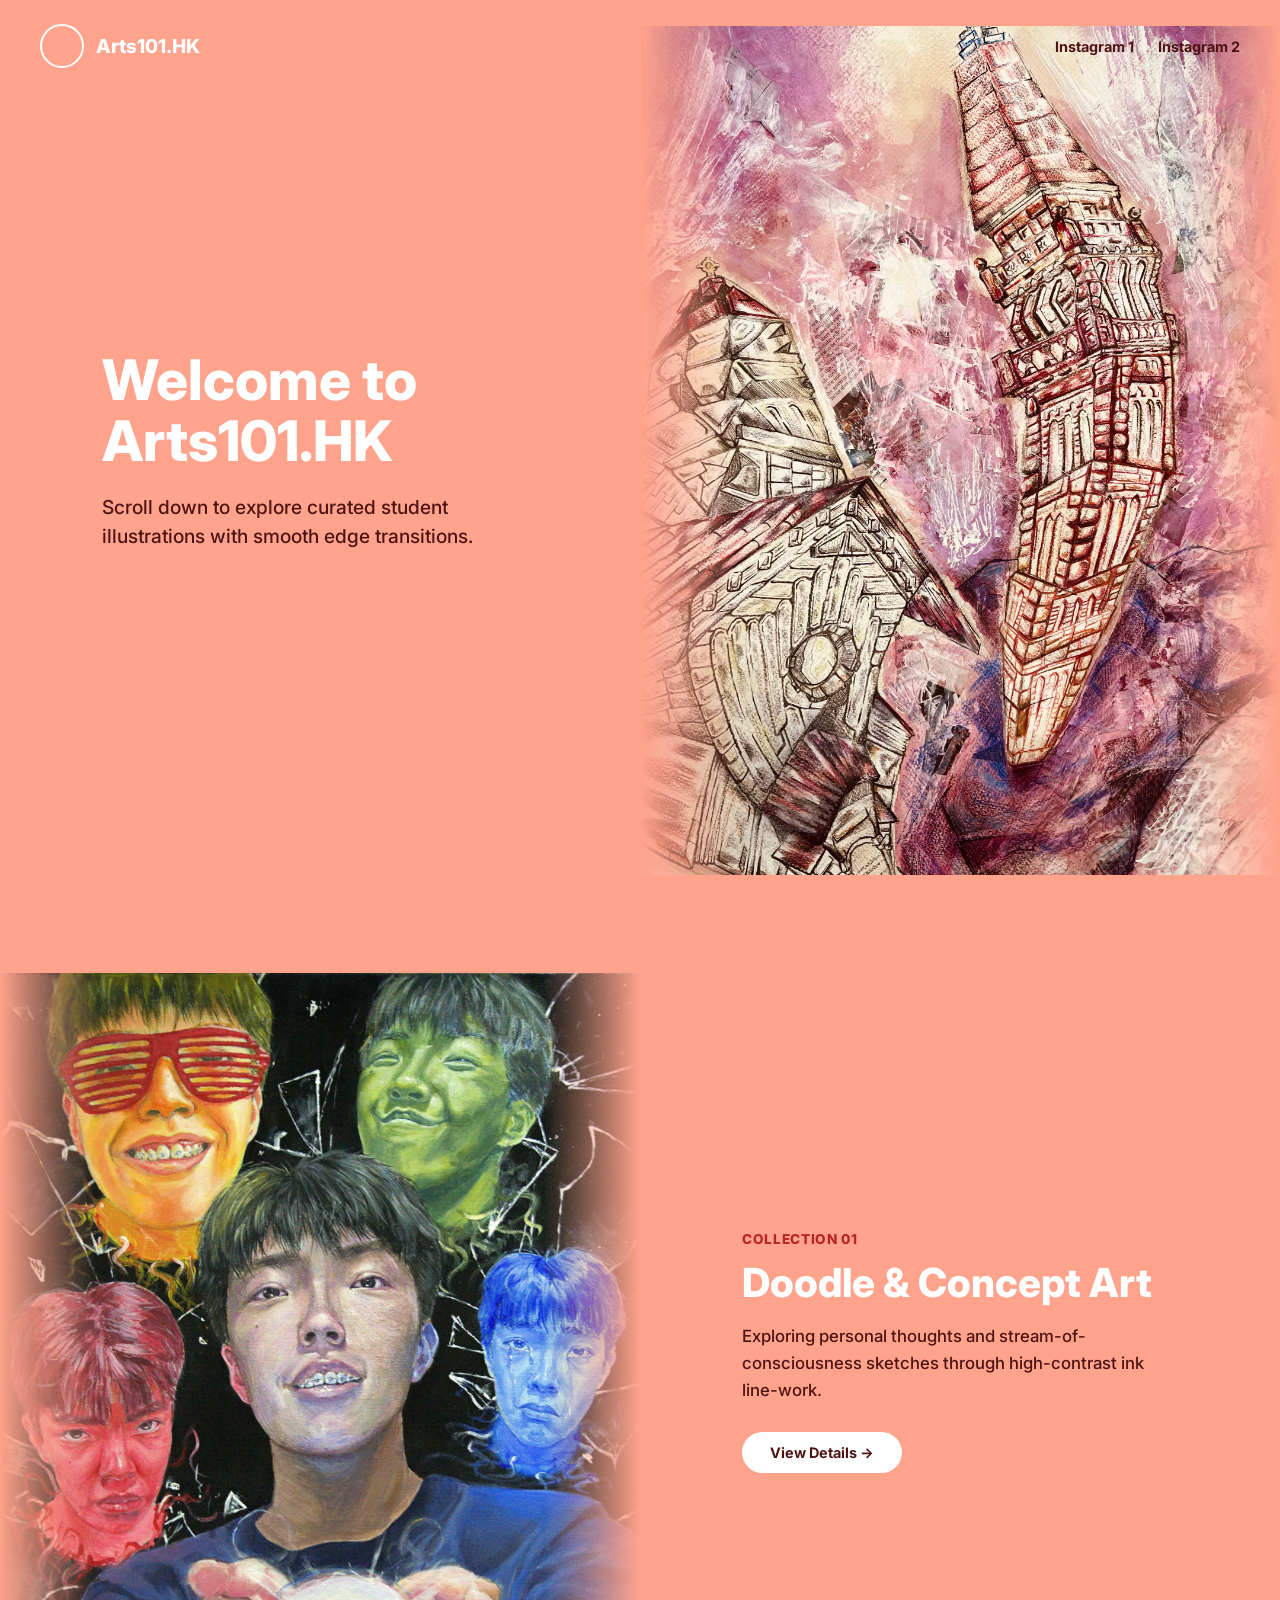
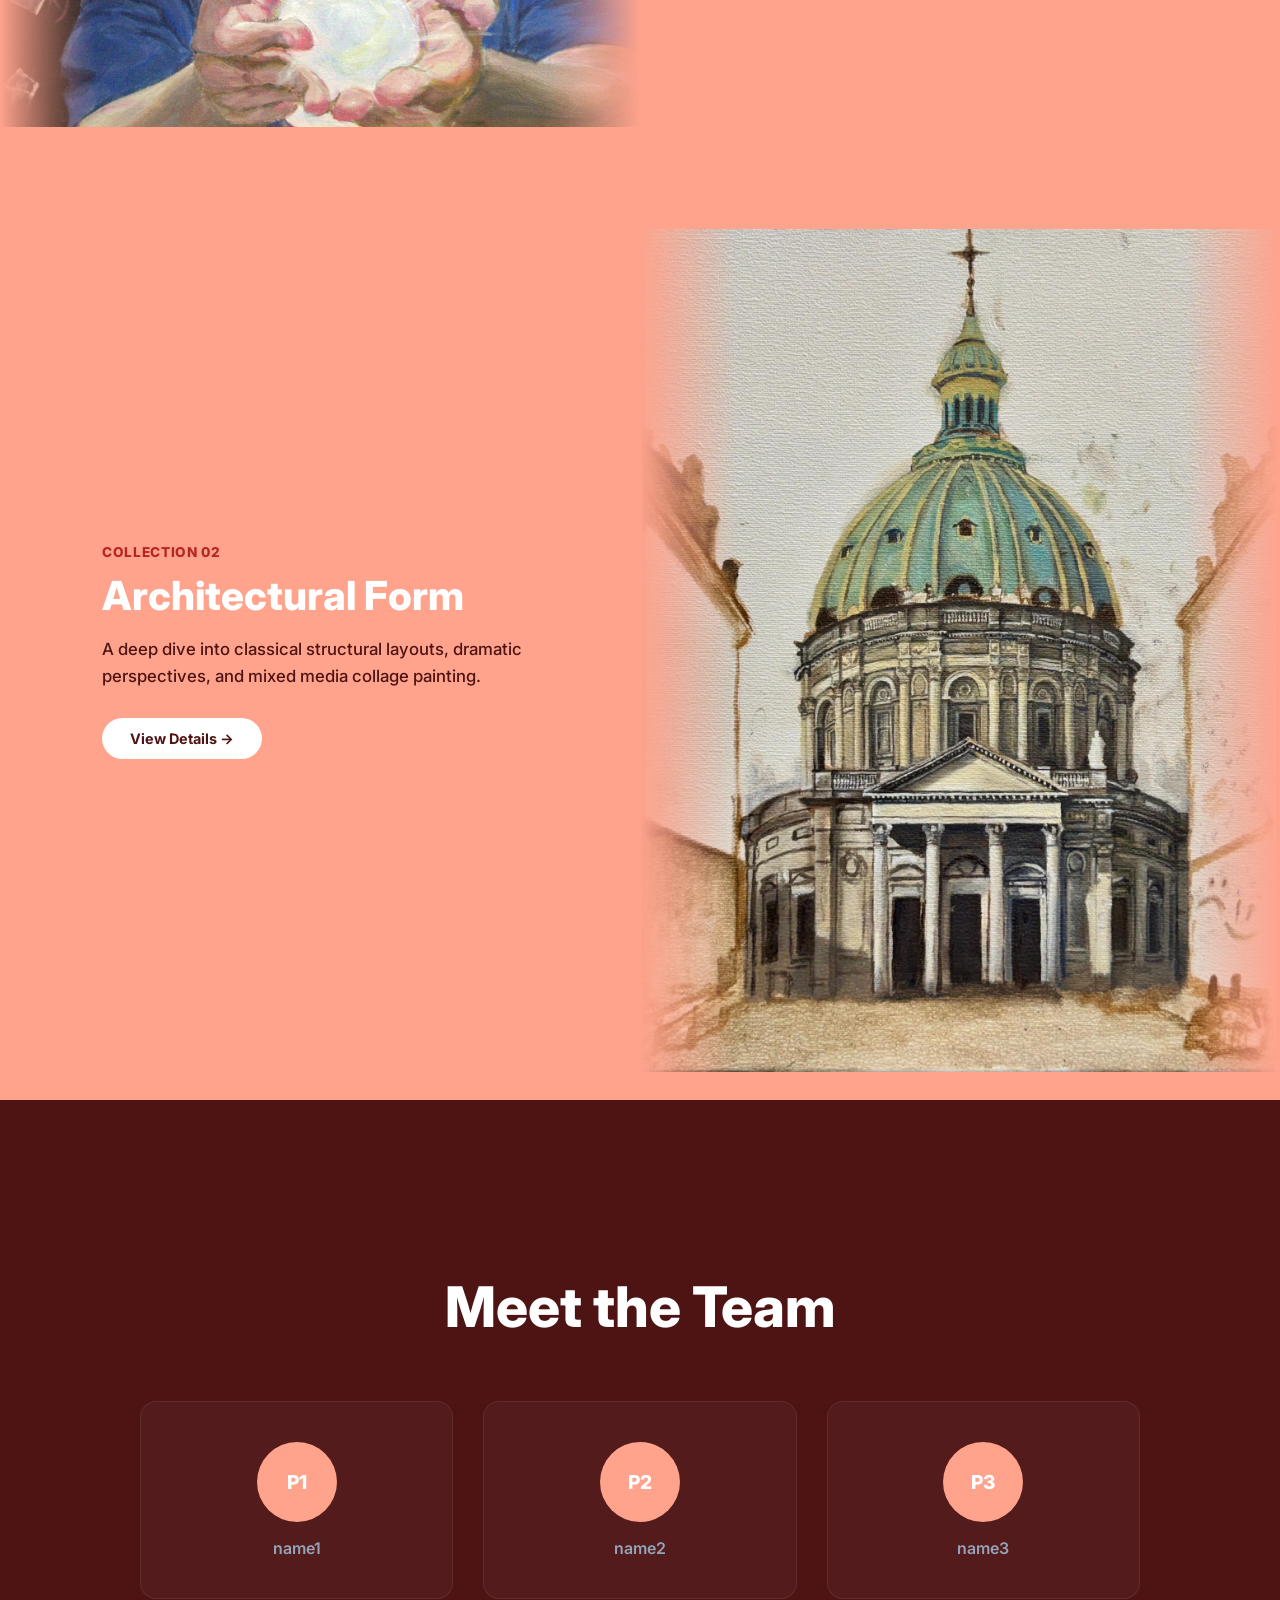
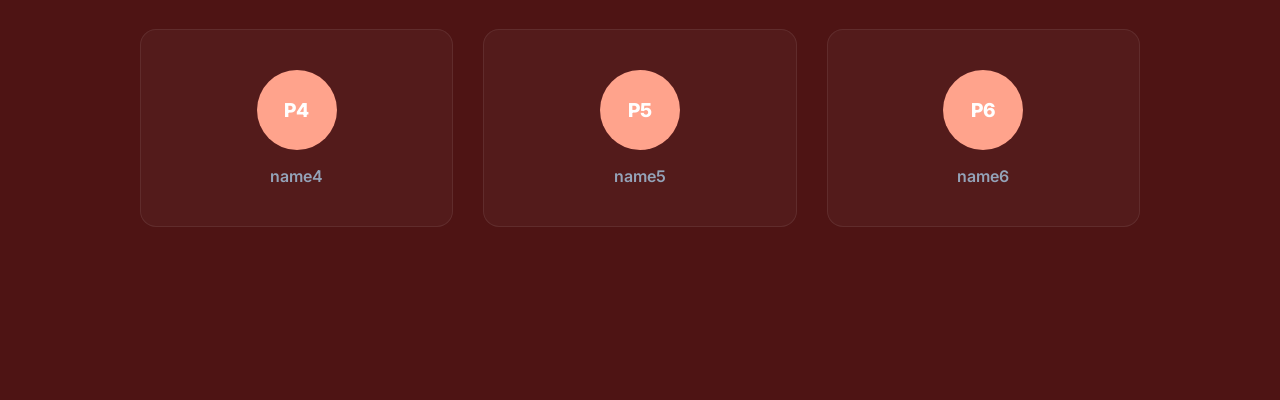
==== commit 56826472: "committt" ====
--- a/index.html
+++ b/index.html
@@ -9,10 +9,11 @@
 </head>
 <body>
 
+    <!-- STICKY TOP HEADER -->
     <header class="main-header">
         <div class="logo-area">
             <div class="profile-avatar">
-                <img src="iconArts101.jpg" alt="Arts101 Logo" onerror="this.style.display='none';">
+                <img src="icon.jpg" alt="Arts101 Logo" onerror="this.style.display='none';">
             </div>
             <span class="logo-text">Arts101.HK</span>
         </div>
@@ -24,16 +25,18 @@
 
     <main class="content-wrapper">
         
+        <!-- SECTION 1: TEXT LEFT, ARTWORK RIGHT -->
         <section class="split-section flip-normal">
             <div class="pane color-pane">
                 <div class="text-box fade-in-initially">
                     <h1 class="main-title">Welcome to Arts101.HK</h1>
-                    <p class="sub-title">Scroll down to explore curated student illustrations with soft-feathered edge transitions.</p>
+                    <p class="sub-title">Scroll down to explore curated student illustrations with smooth edge transitions.</p>
                 </div>
             </div>
             <div class="pane image-pane" id="img-pane-1"></div>
         </section>
 
+        <!-- SECTION 2: ARTWORK LEFT, TEXT RIGHT -->
         <section class="split-section flip-reverse">
             <div class="pane color-pane">
                 <div class="text-box scroll-reveal">
@@ -46,6 +49,7 @@
             <div class="pane image-pane" id="img-pane-2"></div>
         </section>
 
+        <!-- SECTION 3: TEXT LEFT, ARTWORK RIGHT -->
         <section class="split-section flip-normal">
             <div class="pane color-pane">
                 <div class="text-box scroll-reveal">
@@ -58,6 +62,7 @@
             <div class="pane image-pane" id="img-pane-3"></div>
         </section>
 
+        <!-- SECTION 4: MEET THE TEAM -->
         <section class="team-section">
             <div class="team-container scroll-reveal">
                 <h2 class="team-heading">Meet the Team</h2>
--- a/style.css
+++ b/style.css
@@ -1,8 +1,8 @@
 :root {
-    --brand-bg: #B4182D;       /* Matches your logo background perfectly */
-    --text-main: #FFFFFF;      /* Clean crisp white text */
-    --text-dark: #ff005d;      /* Deep burgundy contrast color for solid legibility */
-    --accent: #B82525;         /* Red accent string sampled from your logo brush details */
+    --brand-bg: #FFA38C;
+    --text-main: #FFFFFF;
+    --text-dark: #4E1414;
+    --accent: #B82525;
 }
 
 * {
@@ -10,6 +10,10 @@
     margin: 0;
     padding: 0;
     font-family: 'Inter', sans-serif;
+}
+
+html {
+    scroll-behavior: smooth;
 }
 
 body {
@@ -51,6 +55,7 @@
     display: flex;
     position: relative;
     background-color: var(--brand-bg);
+    will-change: transform;
 }
 
 .flip-normal { flex-direction: row; }
@@ -71,21 +76,32 @@
     z-index: 5;
 }
 
-/* THE FIX: BULLETPROOF WEB ALPHA MASKING ENGINE
-   Swapping hex codes for 'transparent' and 'black' variables inside the mask 
-   removes rendering delay glitches, keeping your artwork sharp but feathered on the sides.
-*/
+/* FAST GRADIENT OVERLAY (NO HEAVY CSS FILTERS) */
 .image-pane {
     background-size: contain; 
     background-position: center center; 
     background-repeat: no-repeat;
     z-index: 1;
-
-    -webkit-mask-image: linear-gradient(to right, transparent 0%, black 15%, black 85%, transparent 100%);
-    mask-image: linear-gradient(to right, transparent 0%, black 15%, black 85%, transparent 100%);
-}
-
-/* TEXT BOX PRESENTATION TYPOGRAPHY */
+    position: relative;
+}
+
+.image-pane::after {
+    content: '';
+    position: absolute;
+    top: 0;
+    left: 0;
+    width: 100%;
+    height: 100%;
+    pointer-events: none;
+    background: linear-gradient(to right, 
+        var(--brand-bg) 0%, 
+        transparent 15%, 
+        transparent 85%, 
+        var(--brand-bg) 100%
+    );
+}
+
+/* TYPOGRAPHY STYLING */
 .text-box {
     width: 100%;
     max-width: 440px;
@@ -107,19 +123,23 @@
     font-weight: 700;
     font-size: 0.9rem;
     border-radius: 30px;
-    transition: background 0.2s, transform 0.2s;
+    transition: transform 0.2s ease, background 0.2s ease;
 }
 .cta-button:hover { background: var(--accent); color: #fff; transform: translateY(-2px); }
 
-/* IN-PLACE FADE SCROLL INTERSECTION CONFIGURATIONS */
+/* LIGHTWEIGHT SCROLL ANIMATIONS */
 .fade-in-initially { opacity: 1; }
 
 .scroll-reveal {
     opacity: 0;
-    transition: opacity 1s ease-out;
-    will-change: opacity;
-}
-.scroll-reveal.active { opacity: 1; }
+    transform: translateY(20px);
+    transition: opacity 0.6s ease-out, transform 0.6s ease-out;
+    will-change: opacity, transform;
+}
+.scroll-reveal.active { 
+    opacity: 1; 
+    transform: translateY(0);
+}
 
 /* MEET THE TEAM LAYOUT SYSTEM */
 .team-section {
@@ -149,22 +169,34 @@
     padding: 40px 30px;
     border-radius: 16px;
     transition: border-color 0.2s, background 0.2s, transform 0.2s;
+    cursor: pointer;
 }
 .member-card:hover { border-color: var(--brand-bg); background: rgba(255, 255, 255, 0.07); transform: translateY(-4px); }
 
-.avatar-circle { width: 80px; height: 80px; border-radius: 50%; background: var(--brand-bg); display: flex; align-items: center; justify-content: center; font-weight: 800; font-size: 1.2rem; margin-bottom: 16px; color: var(--text-main); }
-.member-name { font-weight: 600; color: #03224e; transition: color 0.2s; }
+.avatar-circle { 
+    width: 80px; 
+    height: 80px; 
+    border-radius: 50%; 
+    background: var(--brand-bg); 
+    display: flex; 
+    align-items: center; 
+    justify-content: center; 
+    font-weight: 800; 
+    font-size: 1.2rem; 
+    margin-bottom: 16px; 
+    color: var(--text-main); 
+    transition: transform 0.2s;
+}
+.member-card:hover .avatar-circle { transform: scale(1.05); }
+
+.member-name { font-weight: 600; color: #94A3B8; transition: color 0.2s; }
 .member-card:hover .member-name { color: var(--text-main); }
 
 /* MOBILE RESPONSIVE MEDIA WRAPPERS */
 @media(max-width: 768px) {
     .split-section { flex-direction: column !important; height: auto; }
     .pane { width: 100%; height: 50vh; }
-    .image-pane { 
-        background-position: center center; 
-        -webkit-mask-image: none; 
-        mask-image: none; 
-    }
+    .image-pane::after { display: none; }
     .color-pane { padding: 60px 20px; }
     .team-grid { grid-template-columns: repeat(2, 1fr); }
 }
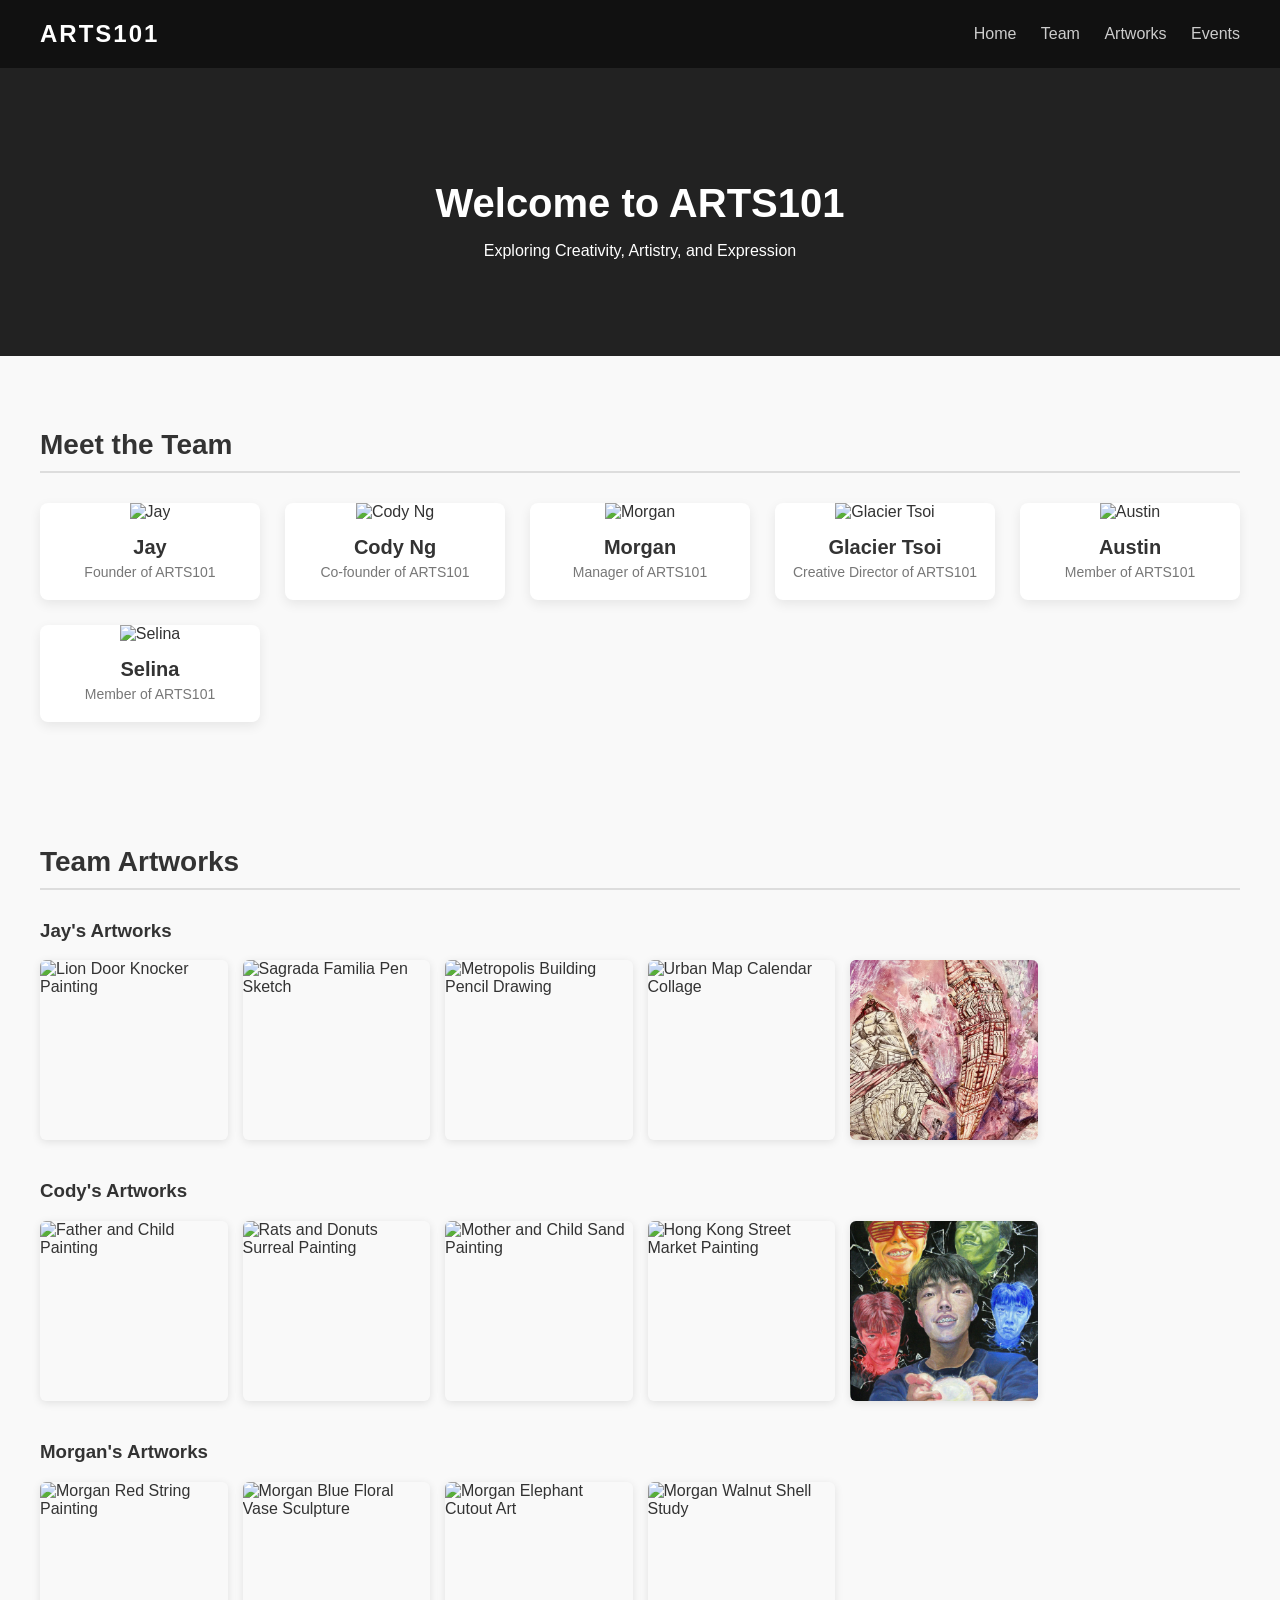
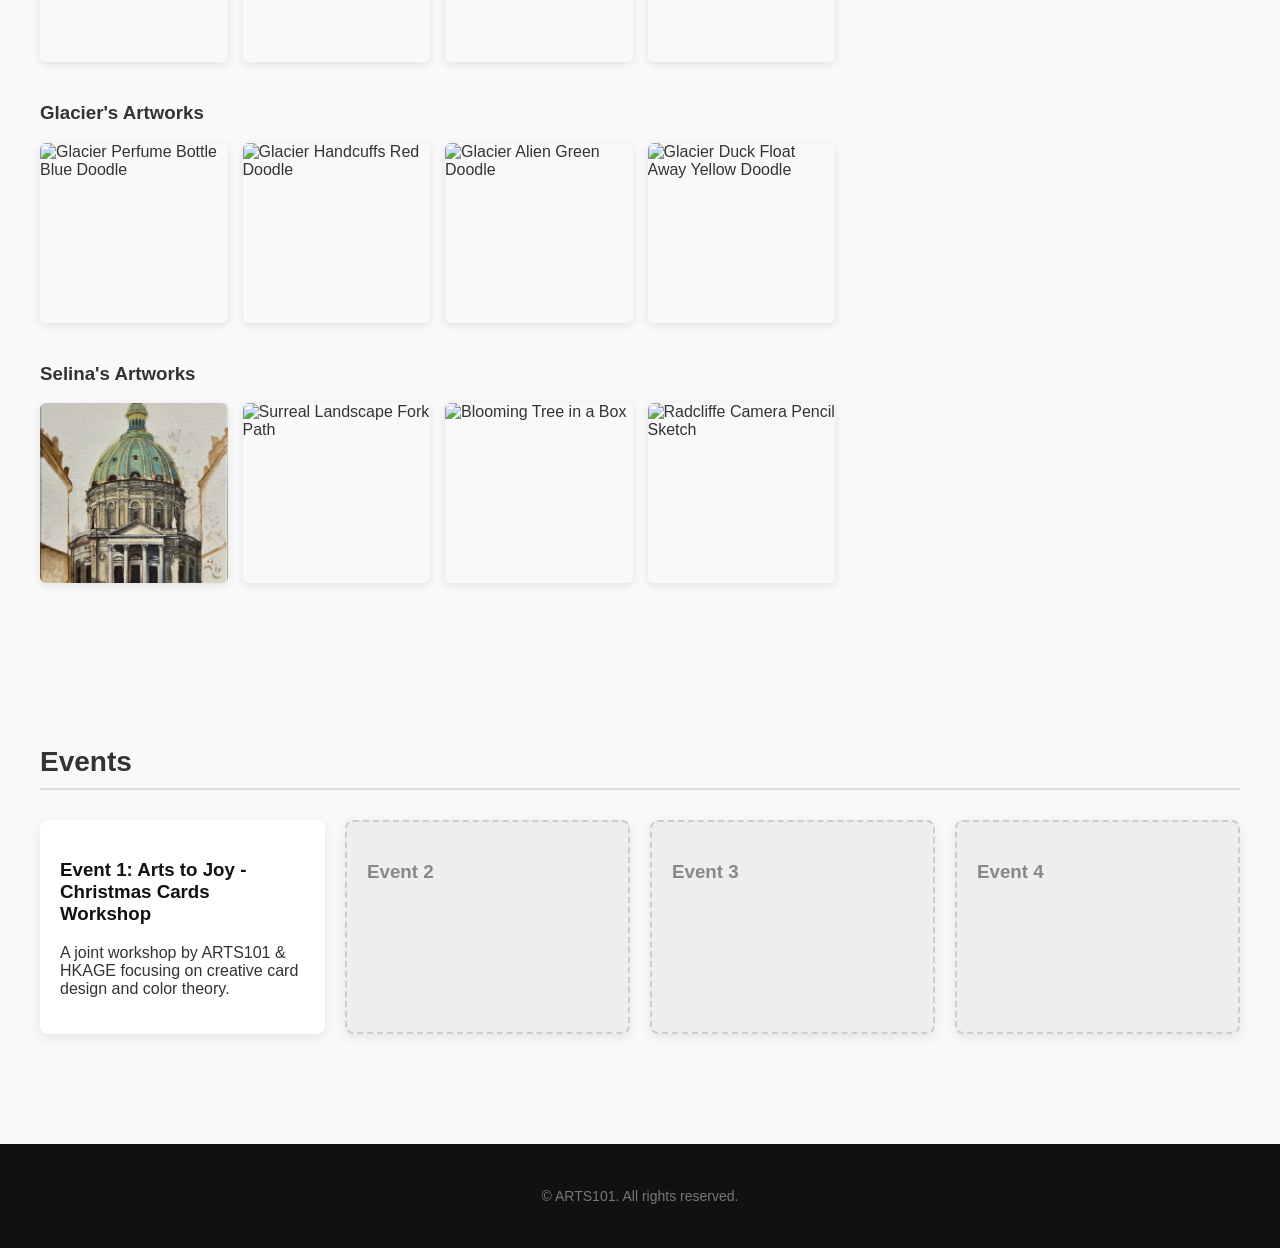
==== commit b83dfccf: "last atampt" ====
--- a/index.html
+++ b/index.html
@@ -1,103 +1,189 @@
 <!DOCTYPE html>
 <html lang="en">
 <head>
-    <meta charset="UTF-8">
-    <meta name="viewport" content="width=device-width, initial-scale=1.0">
-    <title>Arts101.HK</title>
-    <link href="https://fonts.googleapis.com/css2?family=Inter:wght@400;600;800&display=swap" rel="stylesheet">
-    <link rel="stylesheet" href="style.css">
+  <meta charset="UTF-8">
+  <meta name="viewport" content="width=device-width, initial-scale=1.0">
+  <title>ARTS101 - Home</title>
+  <style>
+    body { font-family: 'Segoe UI', Tahoma, Geneva, Verdana, sans-serif; margin: 0; padding: 0; background: #f9f9f9; color: #333; }
+    header { background: #111; color: #fff; padding: 20px 40px; display: flex; justify-content: space-between; align-items: center; }
+    header h1 { margin: 0; font-size: 24px; letter-spacing: 2px; }
+    nav a { color: #ccc; margin-left: 20px; text-decoration: none; font-weight: 500; }
+    nav a:hover { color: #fff; }
+    .hero { background: #222; color: #fff; padding: 80px 40px; text-align: center; }
+    .hero h2 { font-size: 40px; margin-bottom: 10px; }
+    section { padding: 50px 40px; max-width: 1200px; margin: 0 auto; }
+    h2.section-title { font-size: 28px; border-bottom: 2px solid #ddd; padding-bottom: 10px; margin-bottom: 30px; }
+    
+    /* Team Grid */
+    .team-grid { display: grid; grid-template-columns: repeat(auto-fit, minmax(200px, 1fr)); gap: 25px; }
+    .team-card { background: #fff; border-radius: 8px; overflow: hidden; box-shadow: 0 4px 12px rgba(0,0,0,0.08); text-align: center; padding-bottom: 20px; transition: transform 0.2s; text-decoration: none; color: inherit; }
+    .team-card:hover { transform: translateY(-5px); }
+    .team-card img { width: 100%; height: 220px; object-fit: cover; }
+    .team-card h3 { margin: 15px 0 5px; font-size: 20px; }
+    .team-card p { margin: 0; color: #777; font-size: 14px; }
+    
+    /* Artworks Grid */
+    .artist-section { margin-bottom: 40px; }
+    .gallery-grid { display: grid; grid-template-columns: repeat(auto-fill, minmax(180px, 1fr)); gap: 15px; }
+    .gallery-grid img { width: 100%; height: 180px; object-fit: cover; border-radius: 6px; box-shadow: 0 2px 8px rgba(0,0,0,0.1); }
+    
+    /* Events Grid */
+    .events-grid { display: grid; grid-template-columns: repeat(auto-fit, minmax(250px, 1fr)); gap: 20px; }
+    .event-card { background: #fff; padding: 20px; border-radius: 8px; box-shadow: 0 4px 12px rgba(0,0,0,0.08); }
+    .event-card a { text-decoration: none; color: #111; font-weight: bold; }
+    .event-card.upcoming { background: #eee; color: #888; border: 2px dashed #ccc; }
+    
+    footer { text-align: center; padding: 30px; background: #111; color: #777; font-size: 14px; margin-top: 60px; }
+  </style>
 </head>
 <body>
 
-    <!-- STICKY TOP HEADER -->
-    <header class="main-header">
-        <div class="logo-area">
-            <div class="profile-avatar">
-                <img src="icon.jpg" alt="Arts101 Logo" onerror="this.style.display='none';">
-            </div>
-            <span class="logo-text">Arts101.HK</span>
+  <header>
+    <h1>ARTS101</h1>
+    <nav>
+      <a href="index.html">Home</a>
+      <a href="#meet-the-team">Team</a>
+      <a href="#artworks">Artworks</a>
+      <a href="#events">Events</a>
+    </nav>
+  </header>
+
+  <div class="hero">
+    <h2>Welcome to ARTS101</h2>
+    <p>Exploring Creativity, Artistry, and Expression</p>
+  </div>
+
+  <!-- MEET THE TEAM -->
+  <section id="meet-the-team">
+    <h2 class="section-title">Meet the Team</h2>
+    <div class="team-grid">
+      
+      <a href="profile-jay.html" class="team-card">
+        <img src="Jay_profile.jpg" alt="Jay">
+        <h3>Jay</h3>
+        <p>Founder of ARTS101</p>
+      </a>
+
+      <a href="profile-cody.html" class="team-card">
+        <img src="Cody_profile.jpg" alt="Cody Ng">
+        <h3>Cody Ng</h3>
+        <p>Co-founder of ARTS101</p>
+      </a>
+
+      <a href="profile-morgan.html" class="team-card">
+        <img src="Morgan_profile.jpg" alt="Morgan">
+        <h3>Morgan</h3>
+        <p>Manager of ARTS101</p>
+      </a>
+
+      <a href="profile-glacier.html" class="team-card">
+        <img src="Glacier_profile.jpg" alt="Glacier Tsoi">
+        <h3>Glacier Tsoi</h3>
+        <p>Creative Director of ARTS101</p>
+      </a>
+
+      <a href="profile-austin.html" class="team-card">
+        <img src="Austin_profile.jpg" alt="Austin">
+        <h3>Austin</h3>
+        <p>Member of ARTS101</p>
+      </a>
+
+      <a href="profile-selina.html" class="team-card">
+        <img src="Selina_profile.jpg" alt="Selina">
+        <h3>Selina</h3>
+        <p>Member of ARTS101</p>
+      </a>
+
+    </div>
+  </section>
+
+  <!-- TEAM ARTWORKS -->
+  <section id="artworks">
+    <h2 class="section-title">Team Artworks</h2>
+
+    <div class="artist-section">
+      <h3>Jay's Artworks</h3>
+      <div class="gallery-grid">
+        <img src="Jay1_arts101.jpg" alt="Lion Door Knocker Painting">
+        <img src="Jay2_arts101.jpg" alt="Sagrada Familia Pen Sketch">
+        <img src="Jay3_arts101.jpg" alt="Metropolis Building Pencil Drawing">
+        <img src="Jay4_arts101.jpg" alt="Urban Map Calendar Collage">
+        <img src="picture_red03.jpg" alt="Leaning Clock Towers Mixed Media">
+      </div>
+    </div>
+
+    <div class="artist-section">
+      <h3>Cody's Artworks</h3>
+      <div class="gallery-grid">
+        <img src="Cody2_arts101.jpg" alt="Father and Child Painting">
+        <img src="Cody3_arts101.jpg" alt="Rats and Donuts Surreal Painting">
+        <img src="Cody4_arts101.jpg" alt="Mother and Child Sand Painting">
+        <img src="Cody5_arts101.jpg" alt="Hong Kong Street Market Painting">
+        <img src="picture_red04.jpg" alt="Emotive Self Portrait with Orb">
+      </div>
+    </div>
+
+    <div class="artist-section">
+        <h3>Morgan's Artworks</h3>
+        <div class="gallery-grid">
+          <img src="Morgan_arts101_2.jpg" alt="Morgan Red String Painting">
+          <img src="Morgan2_arts101_2.jpg" alt="Morgan Blue Floral Vase Sculpture">
+          <img src="Morgan4_arts101_2.jpg" alt="Morgan Elephant Cutout Art">
+          <img src="picture_red02_2.jpg" alt="Morgan Walnut Shell Study">
         </div>
-        <nav class="social-area">
-            <a href="#">Instagram 1</a>
-            <a href="#">Instagram 2</a>
-        </nav>
-    </header>
+    </div>
 
-    <main class="content-wrapper">
-        
-        <!-- SECTION 1: TEXT LEFT, ARTWORK RIGHT -->
-        <section class="split-section flip-normal">
-            <div class="pane color-pane">
-                <div class="text-box fade-in-initially">
-                    <h1 class="main-title">Welcome to Arts101.HK</h1>
-                    <p class="sub-title">Scroll down to explore curated student illustrations with smooth edge transitions.</p>
-                </div>
-            </div>
-            <div class="pane image-pane" id="img-pane-1"></div>
-        </section>
+    <div class="artist-section">
+        <h3>Glacier's Artworks</h3>
+        <div class="gallery-grid">
+          <img src="picture_red07_2.jpg" alt="Glacier Perfume Bottle Blue Doodle">
+          <img src="picture_red01_2.jpg" alt="Glacier Handcuffs Red Doodle">
+          <img src="Glacier3_arts101_2.jpg" alt="Glacier Alien Green Doodle">
+          <img src="Glacier4_arts101_2.jpg" alt="Glacier Duck Float Away Yellow Doodle">
+        </div>
+    </div>
 
-        <!-- SECTION 2: ARTWORK LEFT, TEXT RIGHT -->
-        <section class="split-section flip-reverse">
-            <div class="pane color-pane">
-                <div class="text-box scroll-reveal">
-                    <span class="tag">Collection 01</span>
-                    <h2 class="section-title">Doodle & Concept Art</h2>
-                    <p class="section-desc">Exploring personal thoughts and stream-of-consciousness sketches through high-contrast ink line-work.</p>
-                    <a href="event1.html" class="cta-button">View Details →</a>
-                </div>
-            </div>
-            <div class="pane image-pane" id="img-pane-2"></div>
-        </section>
+    <div class="artist-section">
+      <h3>Selina's Artworks</h3>
+      <div class="gallery-grid">
+        <img src="picture_red05.jpg" alt="Dome Building Architectural Painting">
+        <img src="Selina1_arts101.jpg" alt="Surreal Landscape Fork Path">
+        <img src="Selina2_arts101.jpg" alt="Blooming Tree in a Box">
+        <img src="Selina3_arts101.jpg" alt="Radcliffe Camera Pencil Sketch">
+      </div>
+    </div>
+  </section>
 
-        <!-- SECTION 3: TEXT LEFT, ARTWORK RIGHT -->
-        <section class="split-section flip-normal">
-            <div class="pane color-pane">
-                <div class="text-box scroll-reveal">
-                    <span class="tag">Collection 02</span>
-                    <h2 class="section-title">Architectural Form</h2>
-                    <p class="section-desc">A deep dive into classical structural layouts, dramatic perspectives, and mixed media collage painting.</p>
-                    <a href="event2.html" class="cta-button">View Details →</a>
-                </div>
-            </div>
-            <div class="pane image-pane" id="img-pane-3"></div>
-        </section>
 
-        <!-- SECTION 4: MEET THE TEAM -->
-        <section class="team-section">
-            <div class="team-container scroll-reveal">
-                <h2 class="team-heading">Meet the Team</h2>
-                
-                <div class="team-grid">
-                    <a href="profile1.html" class="member-card">
-                        <div class="avatar-circle">P1</div>
-                        <span class="member-name">name1</span>
-                    </a>
-                    <a href="profile2.html" class="member-card">
-                        <div class="avatar-circle">P2</div>
-                        <span class="member-name">name2</span>
-                    </a>
-                    <a href="profile3.html" class="member-card">
-                        <div class="avatar-circle">P3</div>
-                        <span class="member-name">name3</span>
-                    </a>
-                    <a href="profile4.html" class="member-card">
-                        <div class="avatar-circle">P4</div>
-                        <span class="member-name">name4</span>
-                    </a>
-                    <a href="profile5.html" class="member-card">
-                        <div class="avatar-circle">P5</div>
-                        <span class="member-name">name5</span>
-                    </a>
-                    <a href="profile6.html" class="member-card">
-                        <div class="avatar-circle">P6</div>
-                        <span class="member-name">name6</span>
-                    </a>
-                </div>
-            </div>
-        </section>
+  <!-- EVENTS SECTION -->
+  <section id="events">
+    <h2 class="section-title">Events</h2>
+    <div class="events-grid">
+      
+      <div class="event-card">
+        <h3><a href="event1.html">Event 1: Arts to Joy - Christmas Cards Workshop</a></h3>
+        <p>A joint workshop by ARTS101 & HKAGE focusing on creative card design and color theory.</p>
+      </div>
 
-    </main>
+      <div class="event-card upcoming">
+        <h3>Event 2</h3>
+      </div>
 
-    <script src="script.js"></script>
+      <div class="event-card upcoming">
+        <h3>Event 3</h3>
+      </div>
+
+      <div class="event-card upcoming">
+        <h3>Event 4</h3>
+      </div>
+
+    </div>
+  </section>
+
+  <footer>
+    <p>&copy; ARTS101. All rights reserved.</p>
+  </footer>
+
 </body>
 </html>
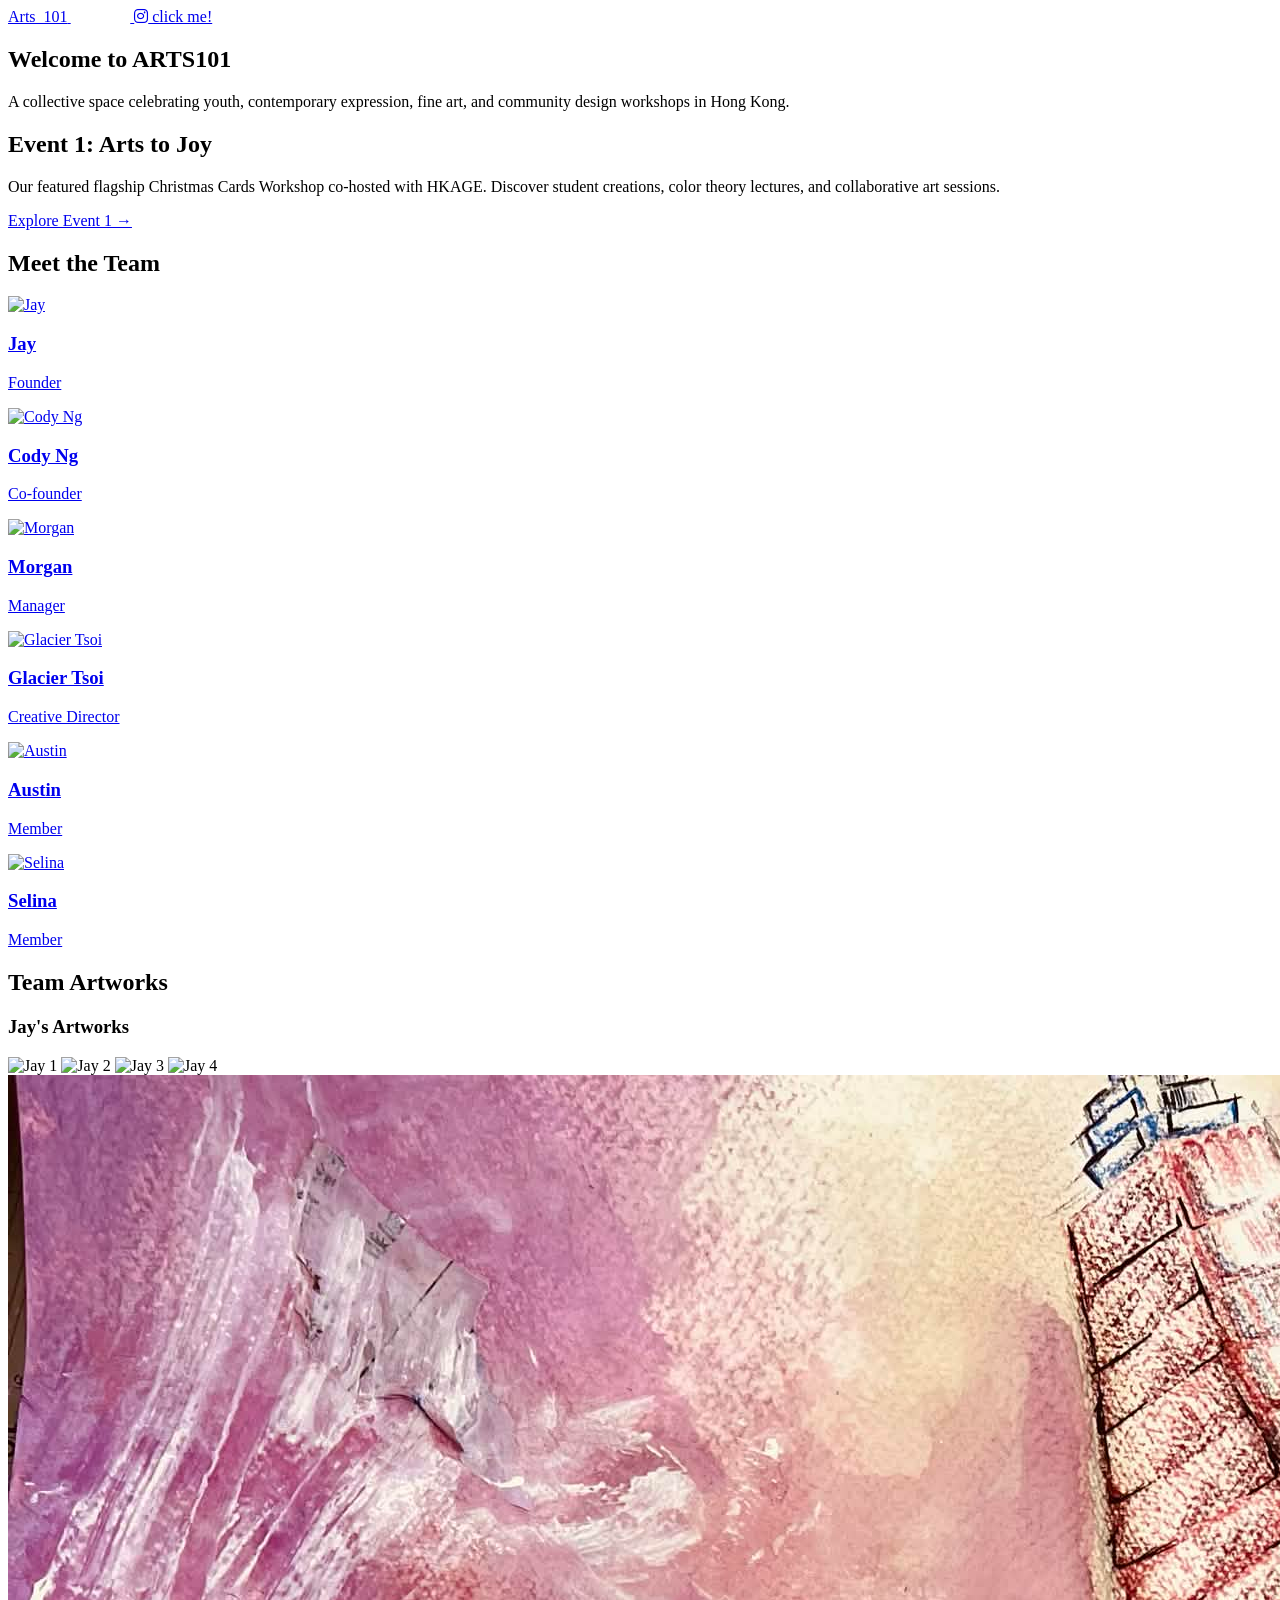
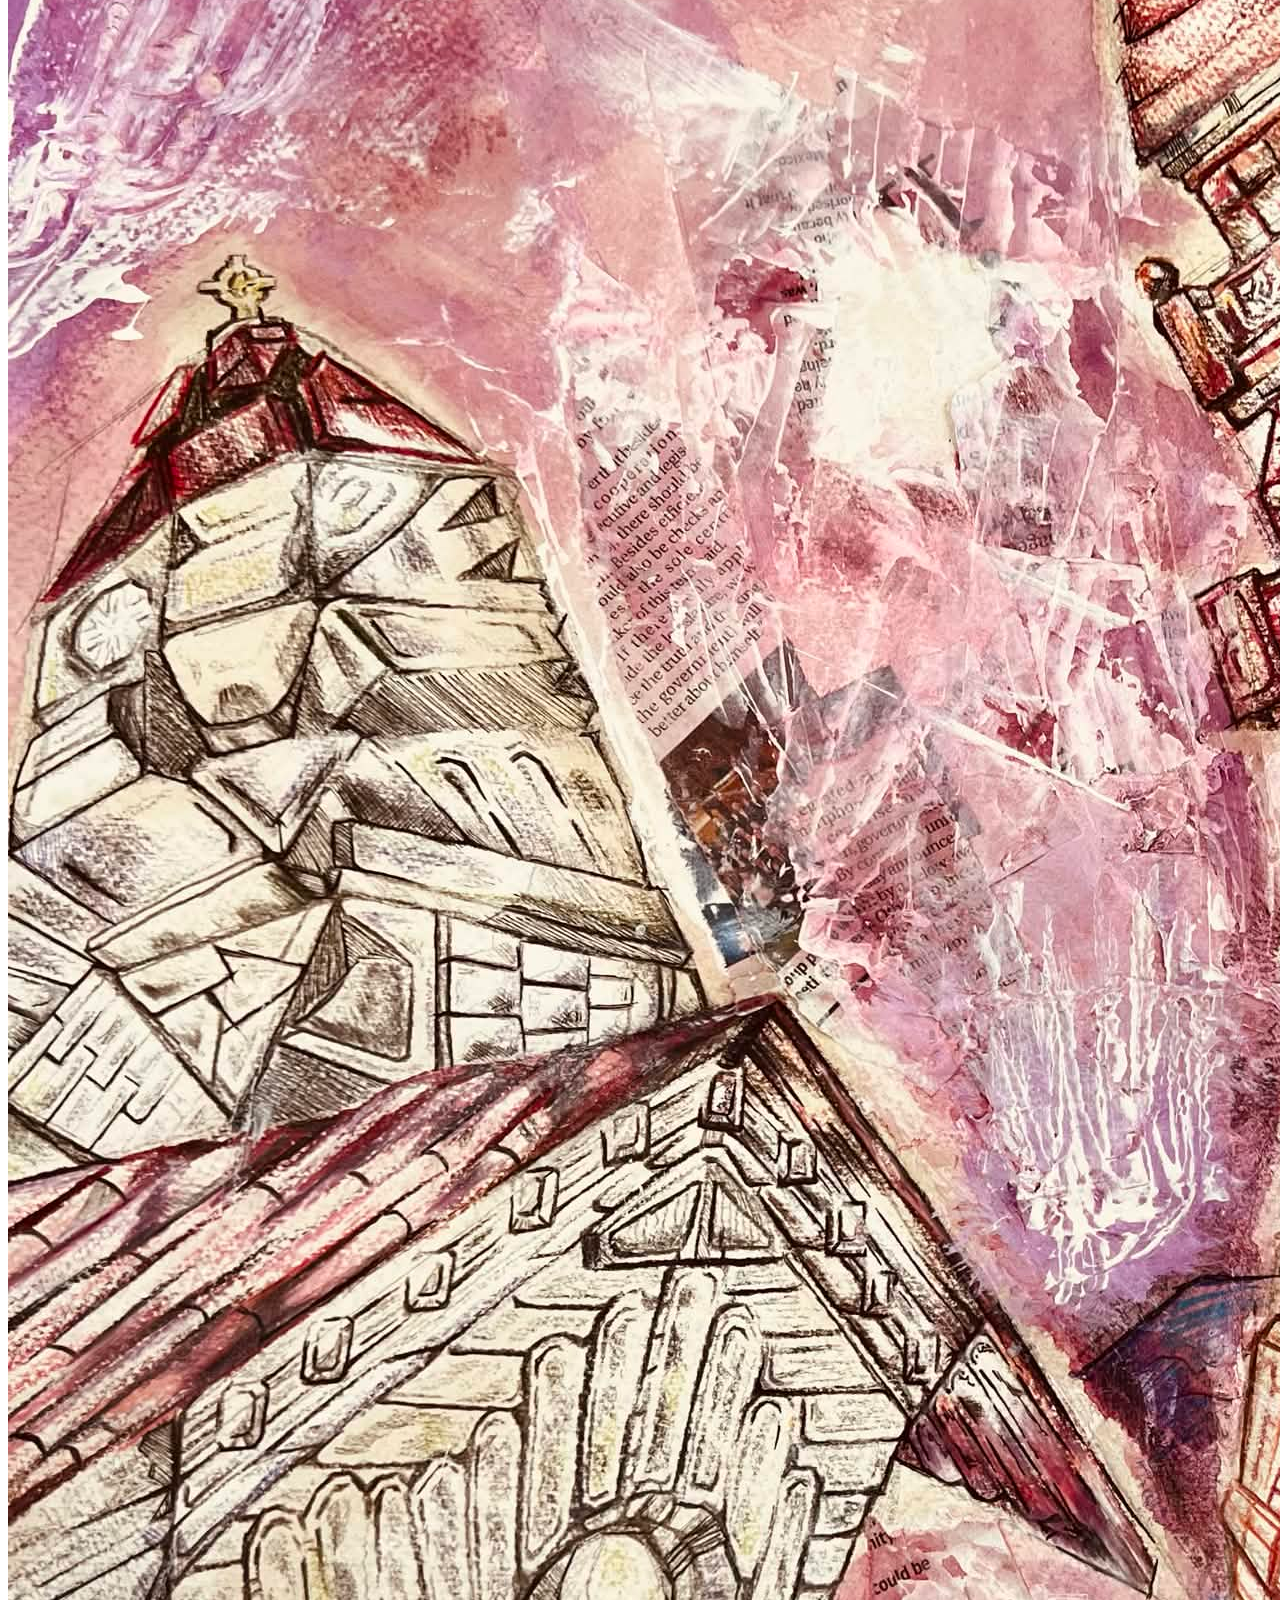
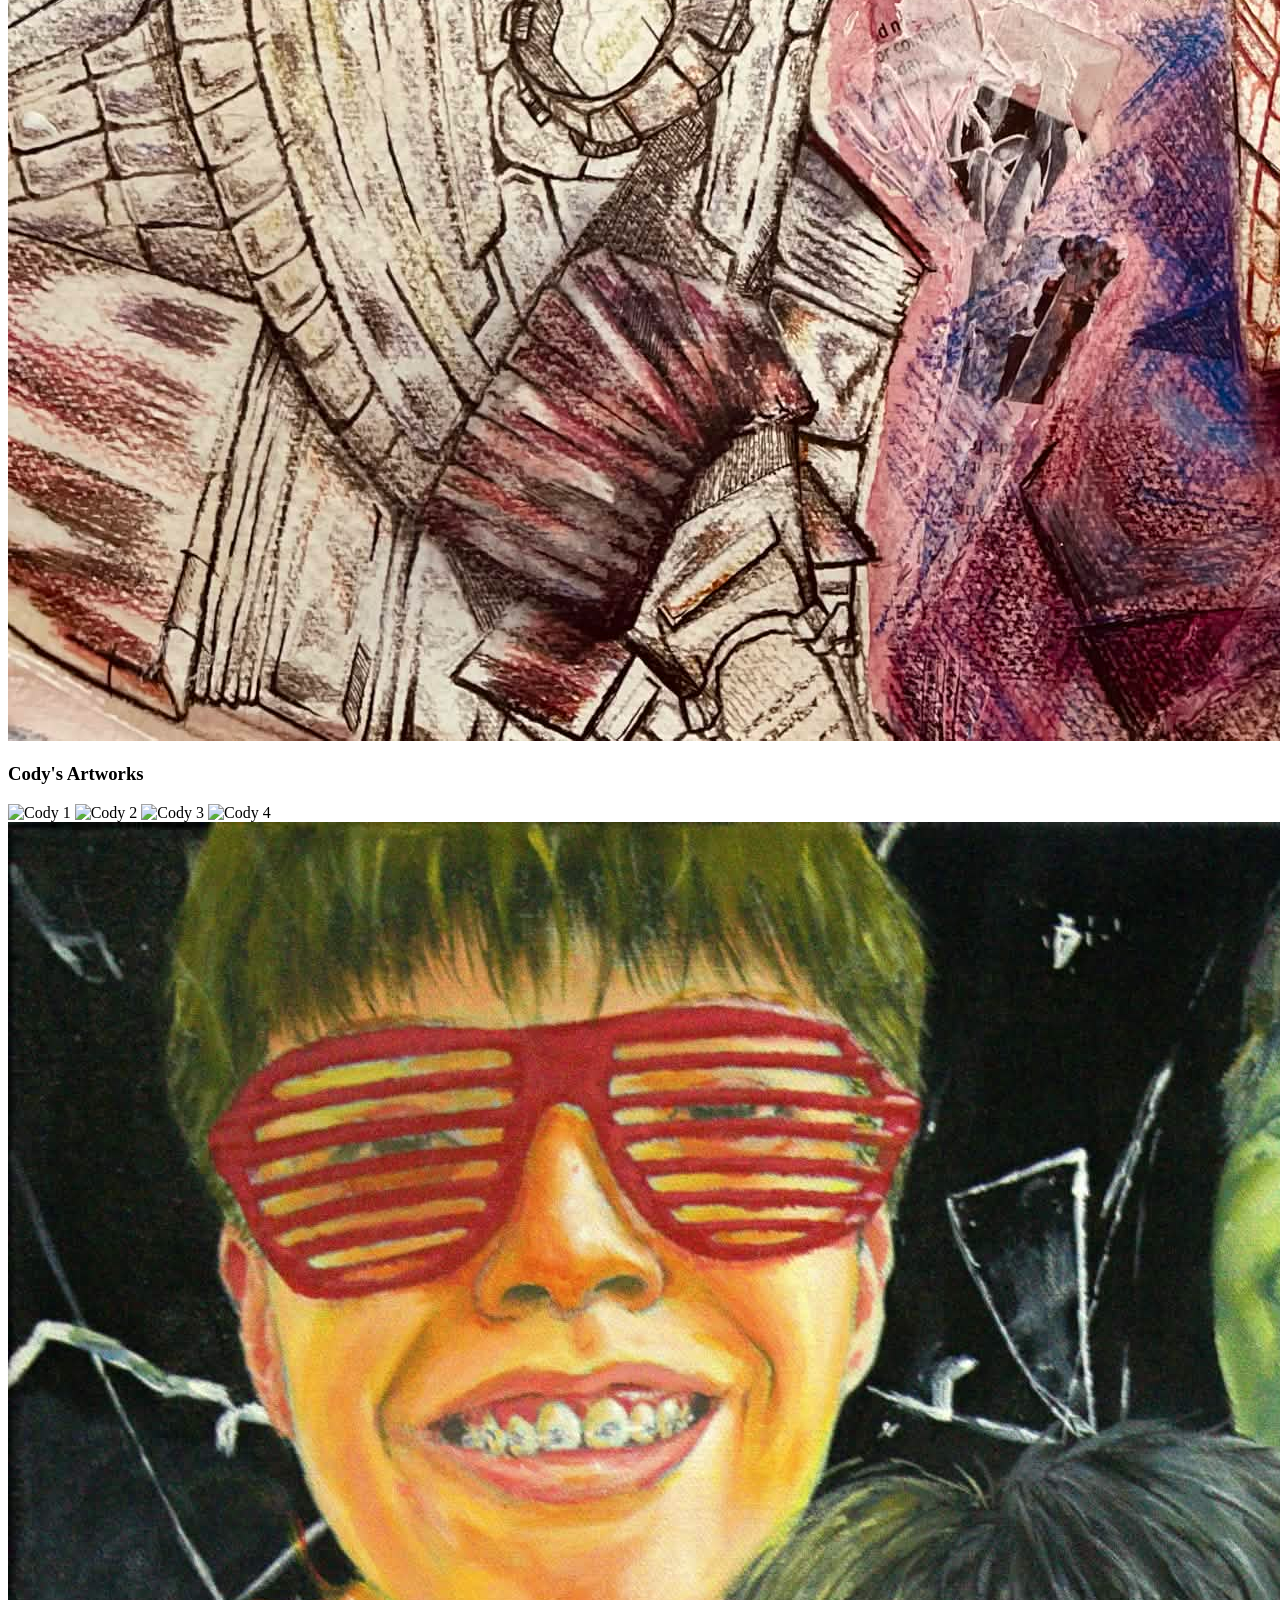
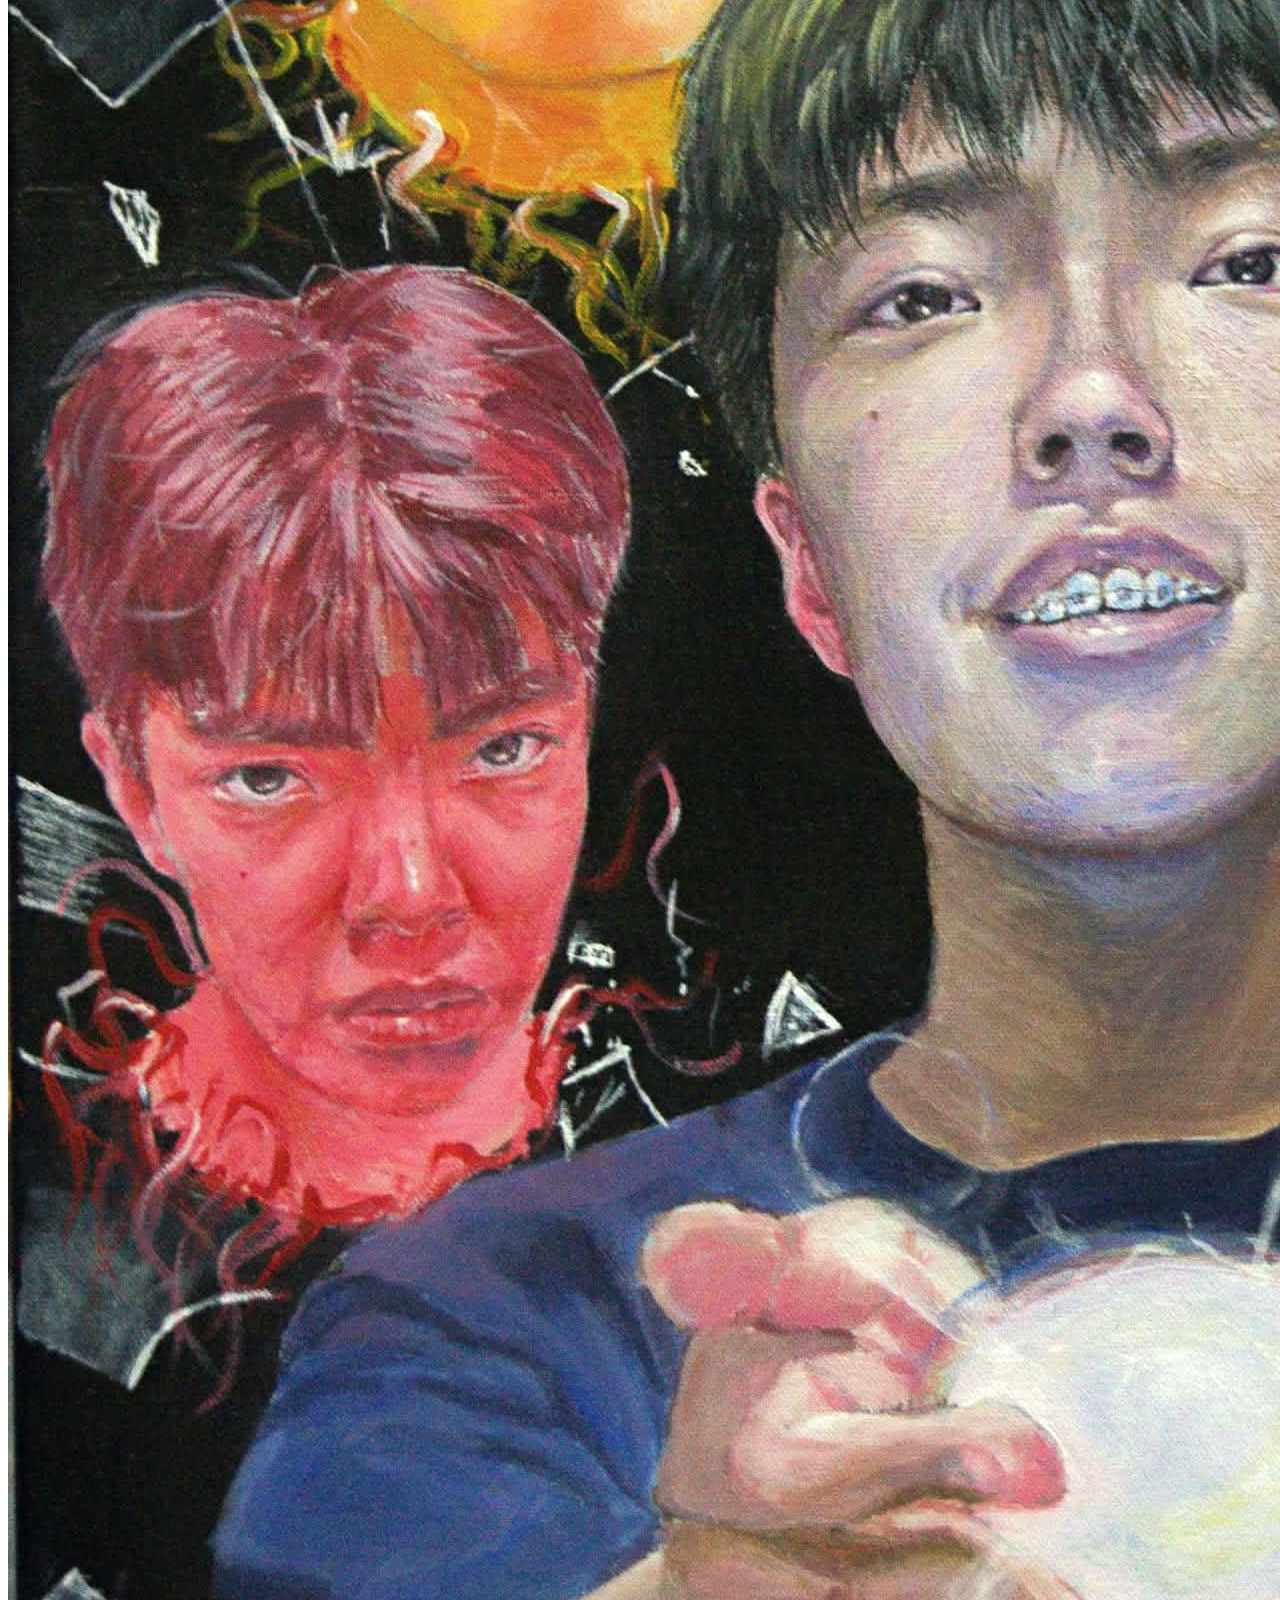
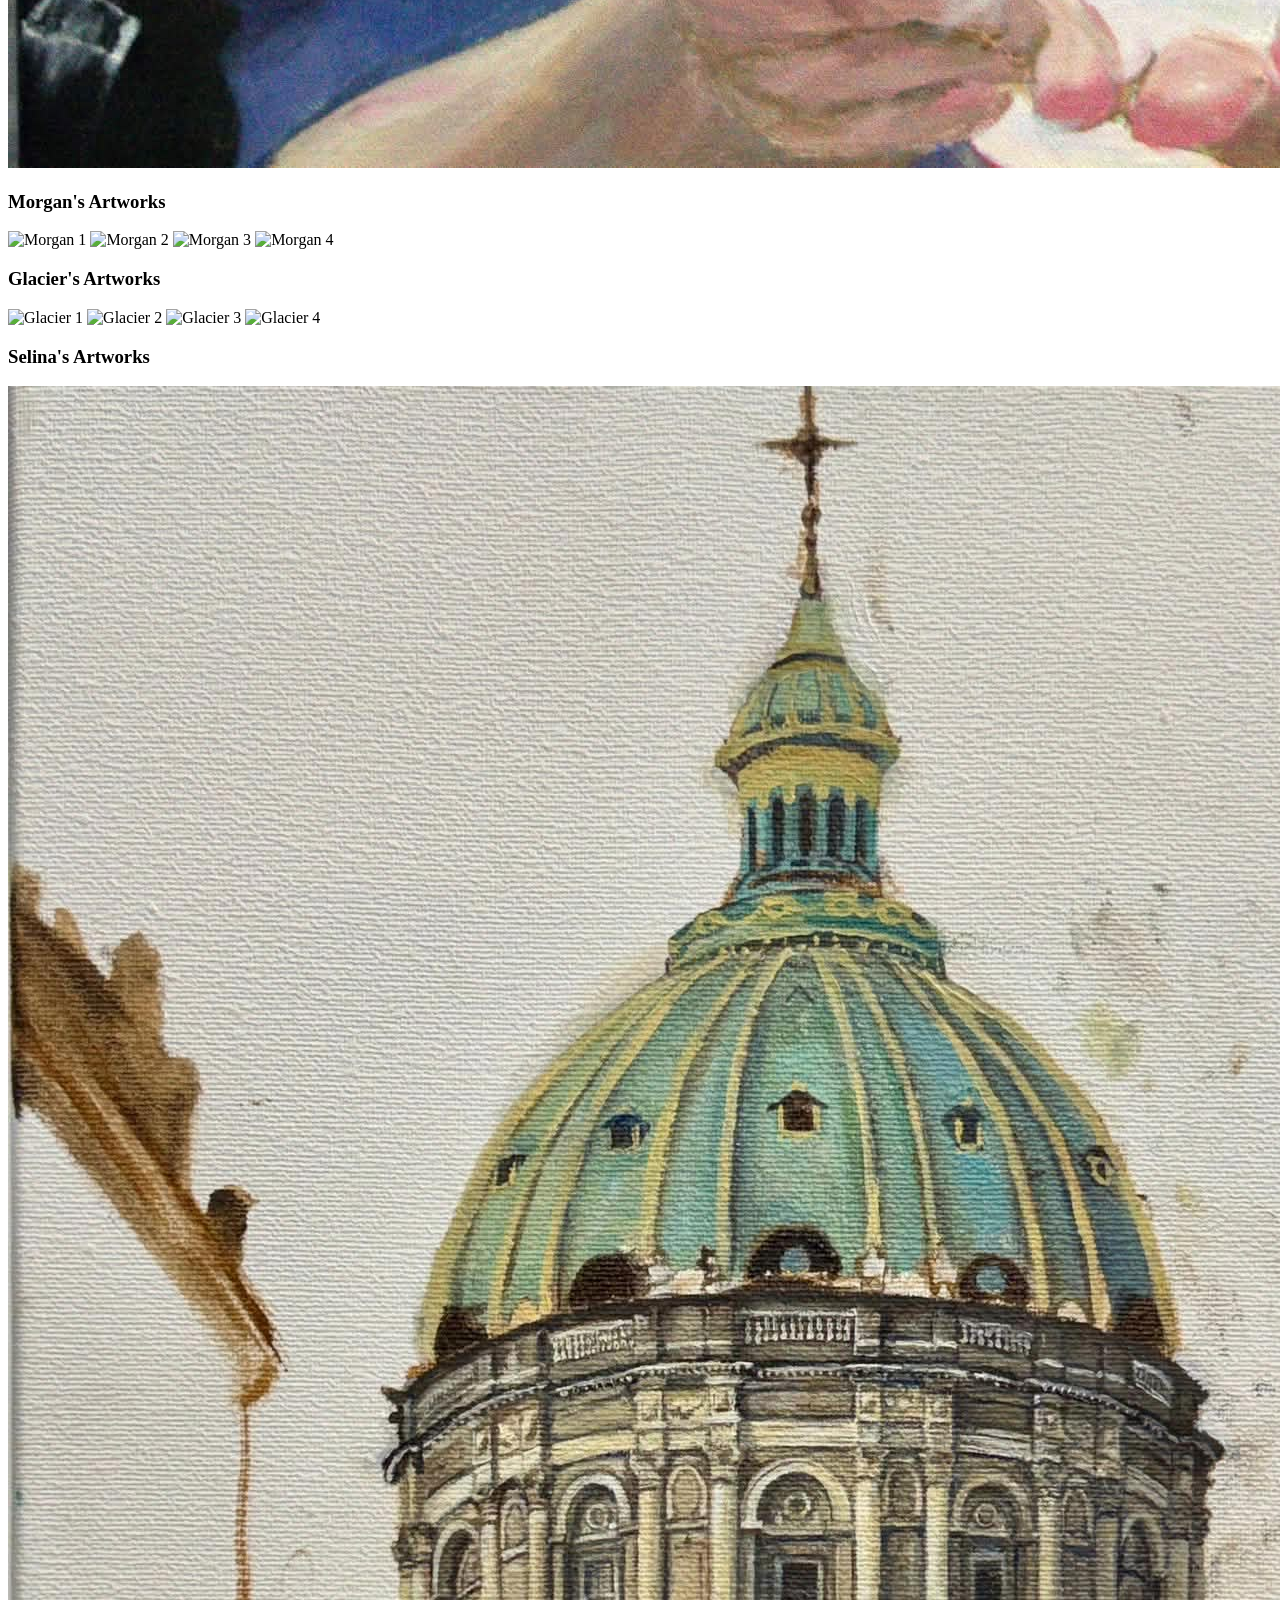
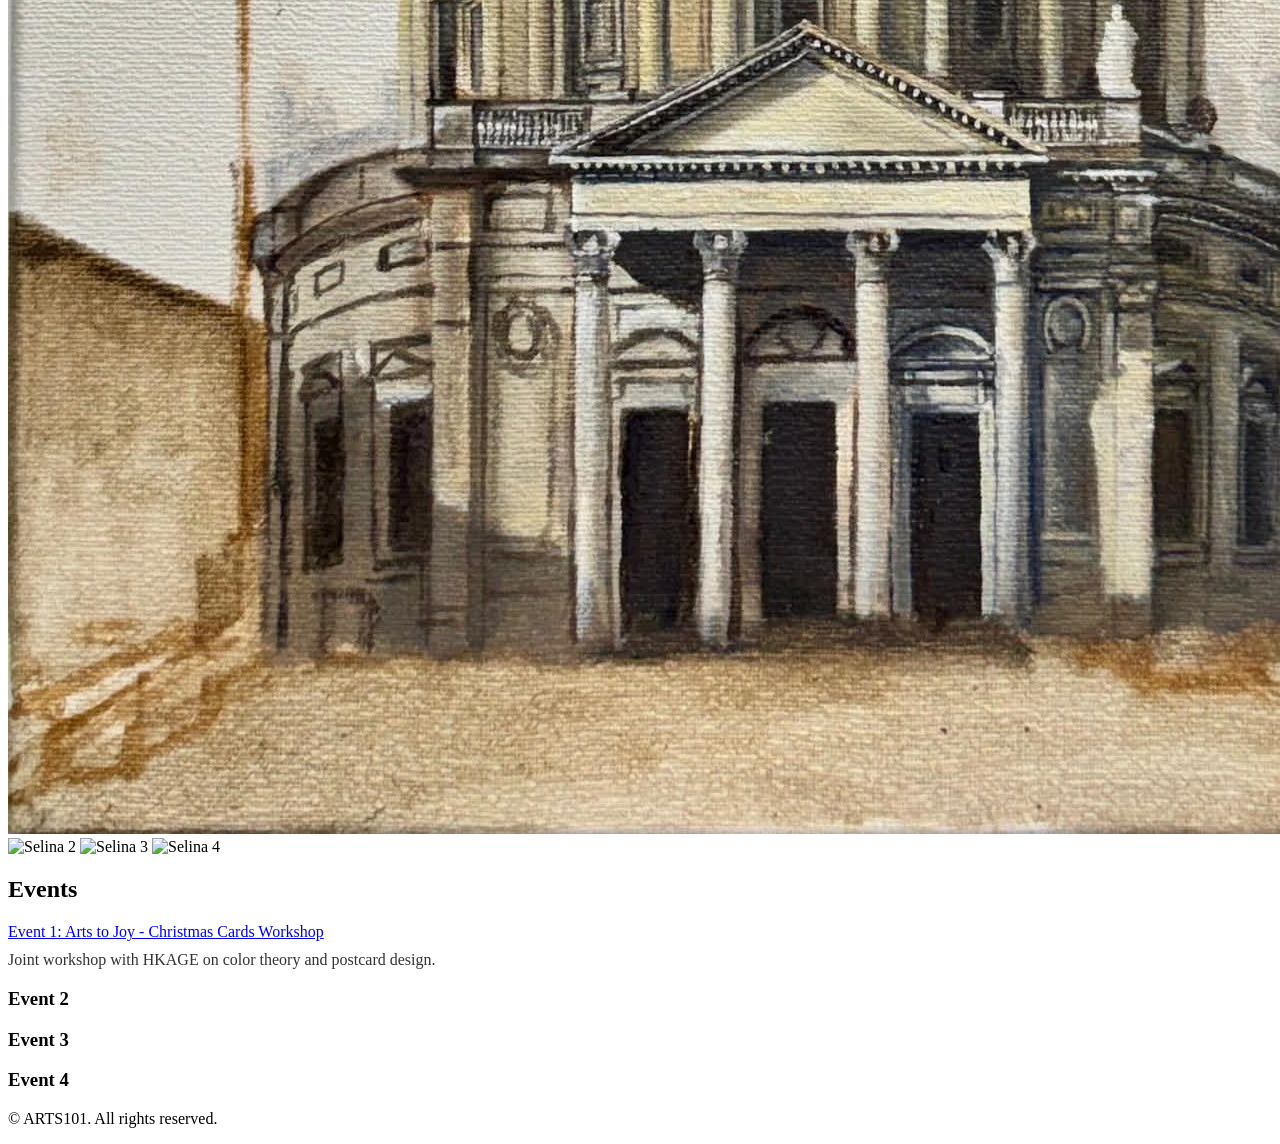
==== commit 7945687c: "lastest atampt" ====
--- a/index.html
+++ b/index.html
@@ -4,180 +4,154 @@
   <meta charset="UTF-8">
   <meta name="viewport" content="width=device-width, initial-scale=1.0">
   <title>ARTS101 - Home</title>
-  <style>
-    body { font-family: 'Segoe UI', Tahoma, Geneva, Verdana, sans-serif; margin: 0; padding: 0; background: #f9f9f9; color: #333; }
-    header { background: #111; color: #fff; padding: 20px 40px; display: flex; justify-content: space-between; align-items: center; }
-    header h1 { margin: 0; font-size: 24px; letter-spacing: 2px; }
-    nav a { color: #ccc; margin-left: 20px; text-decoration: none; font-weight: 500; }
-    nav a:hover { color: #fff; }
-    .hero { background: #222; color: #fff; padding: 80px 40px; text-align: center; }
-    .hero h2 { font-size: 40px; margin-bottom: 10px; }
-    section { padding: 50px 40px; max-width: 1200px; margin: 0 auto; }
-    h2.section-title { font-size: 28px; border-bottom: 2px solid #ddd; padding-bottom: 10px; margin-bottom: 30px; }
-    
-    /* Team Grid */
-    .team-grid { display: grid; grid-template-columns: repeat(auto-fit, minmax(200px, 1fr)); gap: 25px; }
-    .team-card { background: #fff; border-radius: 8px; overflow: hidden; box-shadow: 0 4px 12px rgba(0,0,0,0.08); text-align: center; padding-bottom: 20px; transition: transform 0.2s; text-decoration: none; color: inherit; }
-    .team-card:hover { transform: translateY(-5px); }
-    .team-card img { width: 100%; height: 220px; object-fit: cover; }
-    .team-card h3 { margin: 15px 0 5px; font-size: 20px; }
-    .team-card p { margin: 0; color: #777; font-size: 14px; }
-    
-    /* Artworks Grid */
-    .artist-section { margin-bottom: 40px; }
-    .gallery-grid { display: grid; grid-template-columns: repeat(auto-fill, minmax(180px, 1fr)); gap: 15px; }
-    .gallery-grid img { width: 100%; height: 180px; object-fit: cover; border-radius: 6px; box-shadow: 0 2px 8px rgba(0,0,0,0.1); }
-    
-    /* Events Grid */
-    .events-grid { display: grid; grid-template-columns: repeat(auto-fit, minmax(250px, 1fr)); gap: 20px; }
-    .event-card { background: #fff; padding: 20px; border-radius: 8px; box-shadow: 0 4px 12px rgba(0,0,0,0.08); }
-    .event-card a { text-decoration: none; color: #111; font-weight: bold; }
-    .event-card.upcoming { background: #eee; color: #888; border: 2px dashed #ccc; }
-    
-    footer { text-align: center; padding: 30px; background: #111; color: #777; font-size: 14px; margin-top: 60px; }
-  </style>
+  <link rel="stylesheet" href="https://cdnjs.cloudflare.com/ajax/libs/font-awesome/6.4.0/css/all.min.css">
+  <link rel="stylesheet" href="styles.css">
 </head>
 <body>
 
+  <!-- STICKY NAVBAR -->
   <header>
-    <h1>ARTS101</h1>
-    <nav>
-      <a href="index.html">Home</a>
-      <a href="#meet-the-team">Team</a>
-      <a href="#artworks">Artworks</a>
-      <a href="#events">Events</a>
-    </nav>
+    <a href="index.html" class="brand-logo">
+      <span class="base-text">Arts_101</span>
+      <span class="overlay-text">Arts_101</span>
+    </a>
+    <a href="https://www.instagram.com/arts101hk?utm_source=ig_web_button_share_sheet&igsh=ZDNlZDc0MzIxNw==" target="_blank" class="insta-link">
+      <i class="fa-brands fa-instagram"></i> click me!
+    </a>
   </header>
 
-  <div class="hero">
-    <h2>Welcome to ARTS101</h2>
-    <p>Exploring Creativity, Artistry, and Expression</p>
-  </div>
+  <!-- SECTION 1: IMAGE LEFT, WELCOME TEXT RIGHT -->
+  <section class="hero-split">
+    <div class="split-left">
+      <div class="split-image"></div>
+    </div>
+    <div class="split-right">
+      <div class="hero-text">
+        <h1>Welcome to ARTS101</h1>
+        <p>A collective space celebrating youth, contemporary expression, fine art, and community design workshops in Hong Kong.</p>
+      </div>
+    </div>
+  </section>
 
-  <!-- MEET THE TEAM -->
-  <section id="meet-the-team">
+  <!-- SECTION 2: RED TEXT LEFT, EVENT IMAGE RIGHT -->
+  <section class="hero-split-reverse">
+    <div class="split-left">
+      <div class="hero-text">
+        <h1>Event 1: Arts to Joy</h1>
+        <p>Our featured flagship Christmas Cards Workshop co-hosted with HKAGE. Discover student creations, color theory lectures, and collaborative art sessions.</p>
+        <a href="event1.html" class="btn-event">Explore Event 1 &rarr;</a>
+      </div>
+    </div>
+    <div class="split-right">
+      <div class="split-image-2"></div>
+    </div>
+  </section>
+
+  <!-- MEET THE TEAM SECTION -->
+  <section class="section-container" id="team">
     <h2 class="section-title">Meet the Team</h2>
     <div class="team-grid">
-      
       <a href="profile-jay.html" class="team-card">
         <img src="Jay_profile.jpg" alt="Jay">
         <h3>Jay</h3>
-        <p>Founder of ARTS101</p>
+        <p>Founder</p>
       </a>
-
       <a href="profile-cody.html" class="team-card">
         <img src="Cody_profile.jpg" alt="Cody Ng">
         <h3>Cody Ng</h3>
-        <p>Co-founder of ARTS101</p>
+        <p>Co-founder</p>
       </a>
-
       <a href="profile-morgan.html" class="team-card">
         <img src="Morgan_profile.jpg" alt="Morgan">
         <h3>Morgan</h3>
-        <p>Manager of ARTS101</p>
+        <p>Manager</p>
       </a>
-
       <a href="profile-glacier.html" class="team-card">
         <img src="Glacier_profile.jpg" alt="Glacier Tsoi">
         <h3>Glacier Tsoi</h3>
-        <p>Creative Director of ARTS101</p>
+        <p>Creative Director</p>
       </a>
-
       <a href="profile-austin.html" class="team-card">
         <img src="Austin_profile.jpg" alt="Austin">
         <h3>Austin</h3>
-        <p>Member of ARTS101</p>
+        <p>Member</p>
       </a>
-
       <a href="profile-selina.html" class="team-card">
         <img src="Selina_profile.jpg" alt="Selina">
         <h3>Selina</h3>
-        <p>Member of ARTS101</p>
+        <p>Member</p>
       </a>
-
     </div>
   </section>
 
-  <!-- TEAM ARTWORKS -->
-  <section id="artworks">
+  <!-- TEAM ARTWORKS SECTION -->
+  <section class="section-container" id="artworks">
     <h2 class="section-title">Team Artworks</h2>
 
     <div class="artist-section">
       <h3>Jay's Artworks</h3>
       <div class="gallery-grid">
-        <img src="Jay1_arts101.jpg" alt="Lion Door Knocker Painting">
-        <img src="Jay2_arts101.jpg" alt="Sagrada Familia Pen Sketch">
-        <img src="Jay3_arts101.jpg" alt="Metropolis Building Pencil Drawing">
-        <img src="Jay4_arts101.jpg" alt="Urban Map Calendar Collage">
-        <img src="picture_red03.jpg" alt="Leaning Clock Towers Mixed Media">
+        <img src="Jay1_arts101.jpg" alt="Jay 1">
+        <img src="Jay2_arts101.jpg" alt="Jay 2">
+        <img src="Jay3_arts101.jpg" alt="Jay 3">
+        <img src="Jay4_arts101.jpg" alt="Jay 4">
+        <img src="picture_red03.jpg" alt="Jay 5">
       </div>
     </div>
 
     <div class="artist-section">
       <h3>Cody's Artworks</h3>
       <div class="gallery-grid">
-        <img src="Cody2_arts101.jpg" alt="Father and Child Painting">
-        <img src="Cody3_arts101.jpg" alt="Rats and Donuts Surreal Painting">
-        <img src="Cody4_arts101.jpg" alt="Mother and Child Sand Painting">
-        <img src="Cody5_arts101.jpg" alt="Hong Kong Street Market Painting">
-        <img src="picture_red04.jpg" alt="Emotive Self Portrait with Orb">
+        <img src="Cody2_arts101.jpg" alt="Cody 1">
+        <img src="Cody3_arts101.jpg" alt="Cody 2">
+        <img src="Cody4_arts101.jpg" alt="Cody 3">
+        <img src="Cody5_arts101.jpg" alt="Cody 4">
+        <img src="picture_red04.jpg" alt="Cody 5">
       </div>
     </div>
 
     <div class="artist-section">
-        <h3>Morgan's Artworks</h3>
-        <div class="gallery-grid">
-          <img src="Morgan_arts101_2.jpg" alt="Morgan Red String Painting">
-          <img src="Morgan2_arts101_2.jpg" alt="Morgan Blue Floral Vase Sculpture">
-          <img src="Morgan4_arts101_2.jpg" alt="Morgan Elephant Cutout Art">
-          <img src="picture_red02_2.jpg" alt="Morgan Walnut Shell Study">
-        </div>
+      <h3>Morgan's Artworks</h3>
+      <div class="gallery-grid">
+        <img src="Morgan_arts101_2.jpg" alt="Morgan 1">
+        <img src="Morgan2_arts101_2.jpg" alt="Morgan 2">
+        <img src="Morgan4_arts101_2.jpg" alt="Morgan 3">
+        <img src="picture_red02_2.jpg" alt="Morgan 4">
+      </div>
     </div>
 
     <div class="artist-section">
-        <h3>Glacier's Artworks</h3>
-        <div class="gallery-grid">
-          <img src="picture_red07_2.jpg" alt="Glacier Perfume Bottle Blue Doodle">
-          <img src="picture_red01_2.jpg" alt="Glacier Handcuffs Red Doodle">
-          <img src="Glacier3_arts101_2.jpg" alt="Glacier Alien Green Doodle">
-          <img src="Glacier4_arts101_2.jpg" alt="Glacier Duck Float Away Yellow Doodle">
-        </div>
+      <h3>Glacier's Artworks</h3>
+      <div class="gallery-grid">
+        <img src="picture_red07_2.jpg" alt="Glacier 1">
+        <img src="picture_red01_2.jpg" alt="Glacier 2">
+        <img src="Glacier3_arts101_2.jpg" alt="Glacier 3">
+        <img src="Glacier4_arts101_2.jpg" alt="Glacier 4">
+      </div>
     </div>
 
     <div class="artist-section">
       <h3>Selina's Artworks</h3>
       <div class="gallery-grid">
-        <img src="picture_red05.jpg" alt="Dome Building Architectural Painting">
-        <img src="Selina1_arts101.jpg" alt="Surreal Landscape Fork Path">
-        <img src="Selina2_arts101.jpg" alt="Blooming Tree in a Box">
-        <img src="Selina3_arts101.jpg" alt="Radcliffe Camera Pencil Sketch">
+        <img src="picture_red05.jpg" alt="Selina 1">
+        <img src="Selina1_arts101.jpg" alt="Selina 2">
+        <img src="Selina2_arts101.jpg" alt="Selina 3">
+        <img src="Selina3_arts101.jpg" alt="Selina 4">
       </div>
     </div>
   </section>
 
-
   <!-- EVENTS SECTION -->
-  <section id="events">
+  <section class="section-container" id="events">
     <h2 class="section-title">Events</h2>
     <div class="events-grid">
-      
       <div class="event-card">
-        <h3><a href="event1.html">Event 1: Arts to Joy - Christmas Cards Workshop</a></h3>
-        <p>A joint workshop by ARTS101 & HKAGE focusing on creative card design and color theory.</p>
+        <a href="event1.html">Event 1: Arts to Joy - Christmas Cards Workshop</a>
+        <p style="margin-top: 10px; opacity:0.8;">Joint workshop with HKAGE on color theory and postcard design.</p>
       </div>
-
-      <div class="event-card upcoming">
-        <h3>Event 2</h3>
-      </div>
-
-      <div class="event-card upcoming">
-        <h3>Event 3</h3>
-      </div>
-
-      <div class="event-card upcoming">
-        <h3>Event 4</h3>
-      </div>
-
+      <div class="event-card upcoming"><h3>Event 2</h3></div>
+      <div class="event-card upcoming"><h3>Event 3</h3></div>
+      <div class="event-card upcoming"><h3>Event 4</h3></div>
     </div>
   </section>
 
@@ -185,5 +159,6 @@
     <p>&copy; ARTS101. All rights reserved.</p>
   </footer>
 
+  <script src="script.js"></script>
 </body>
 </html>
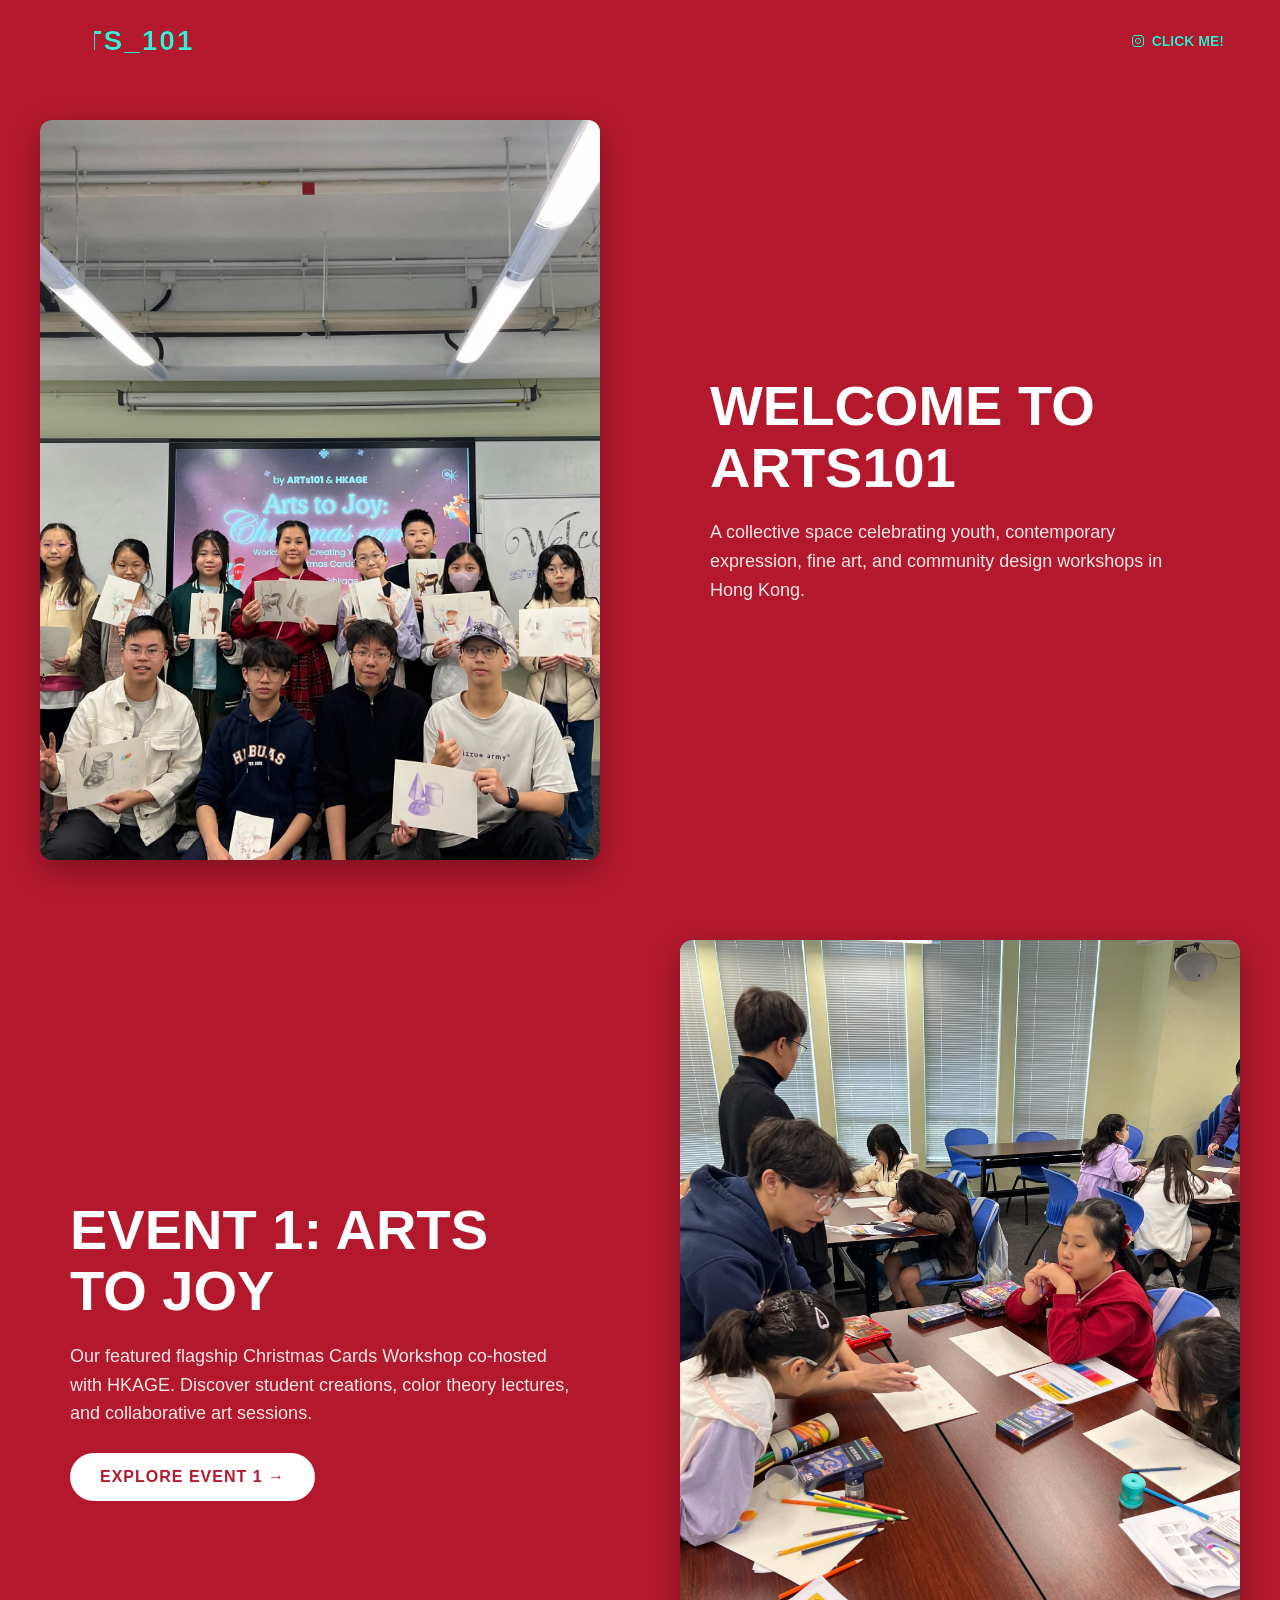
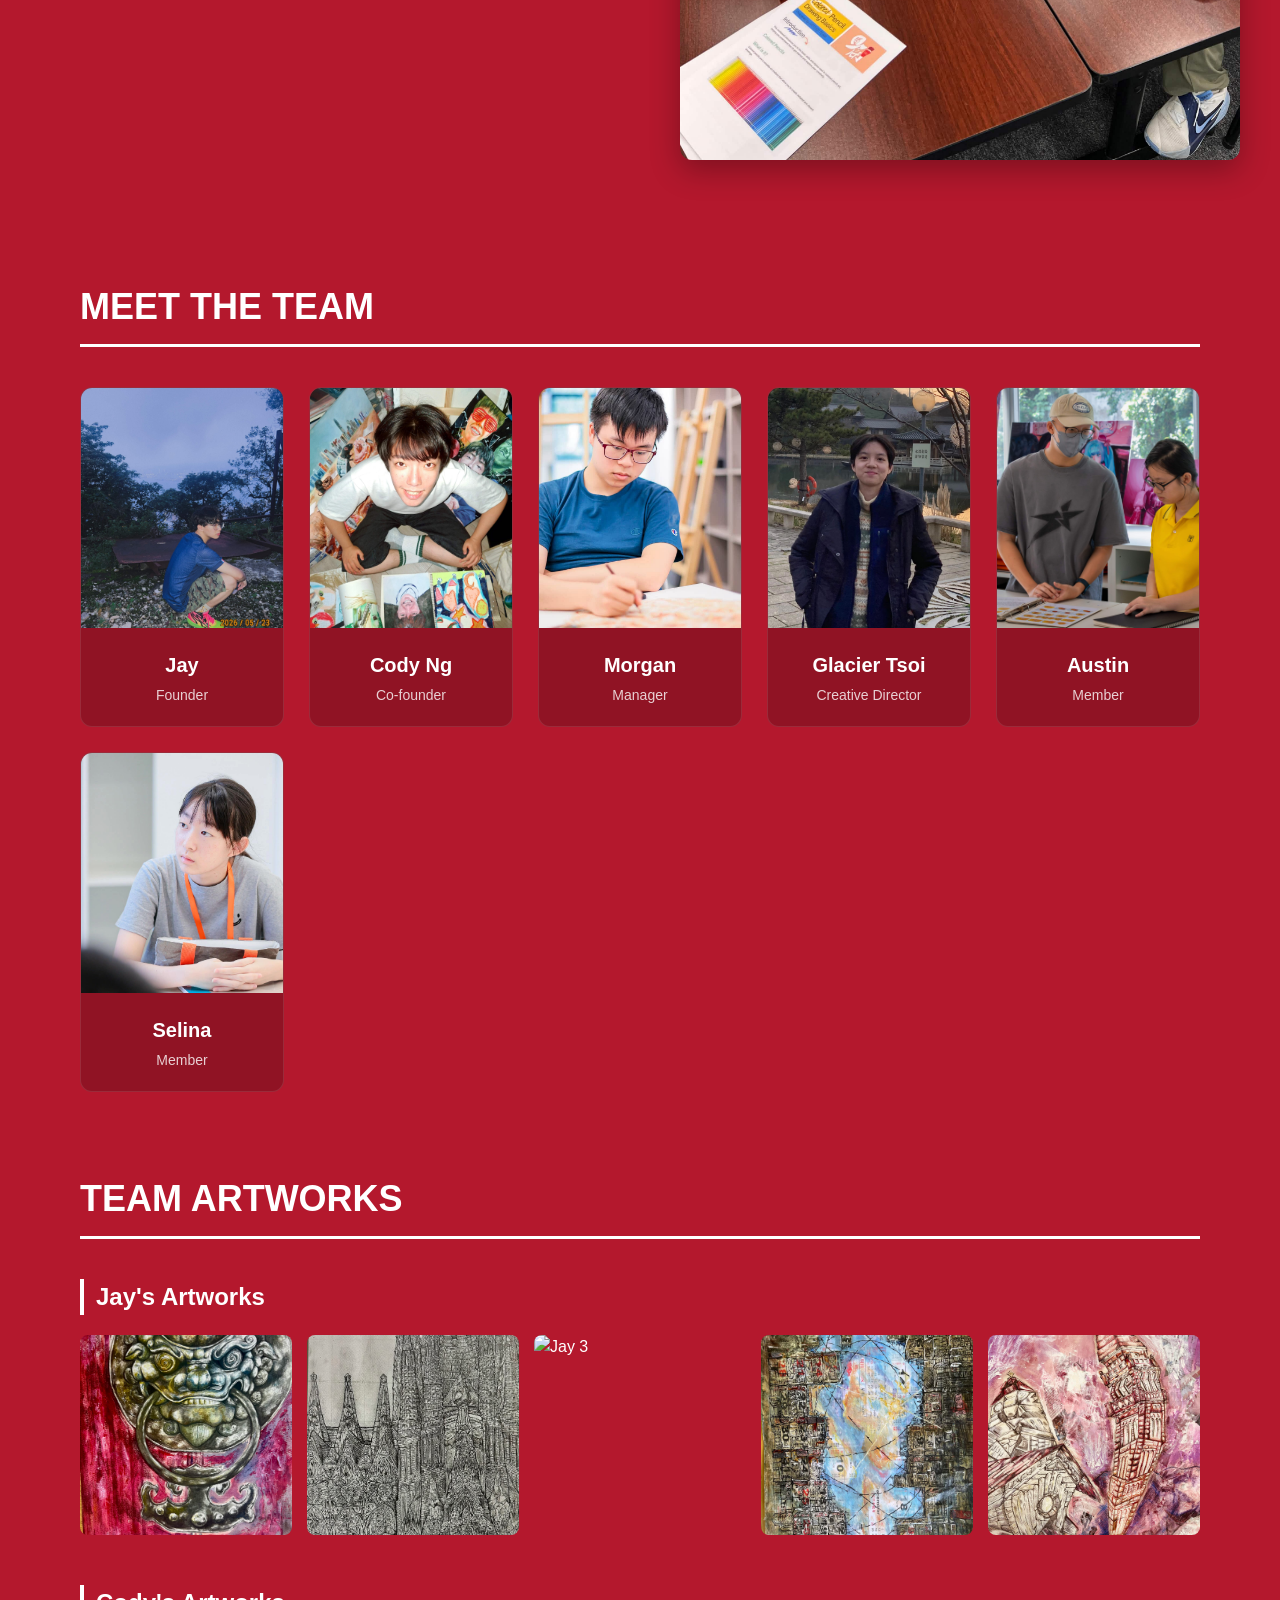
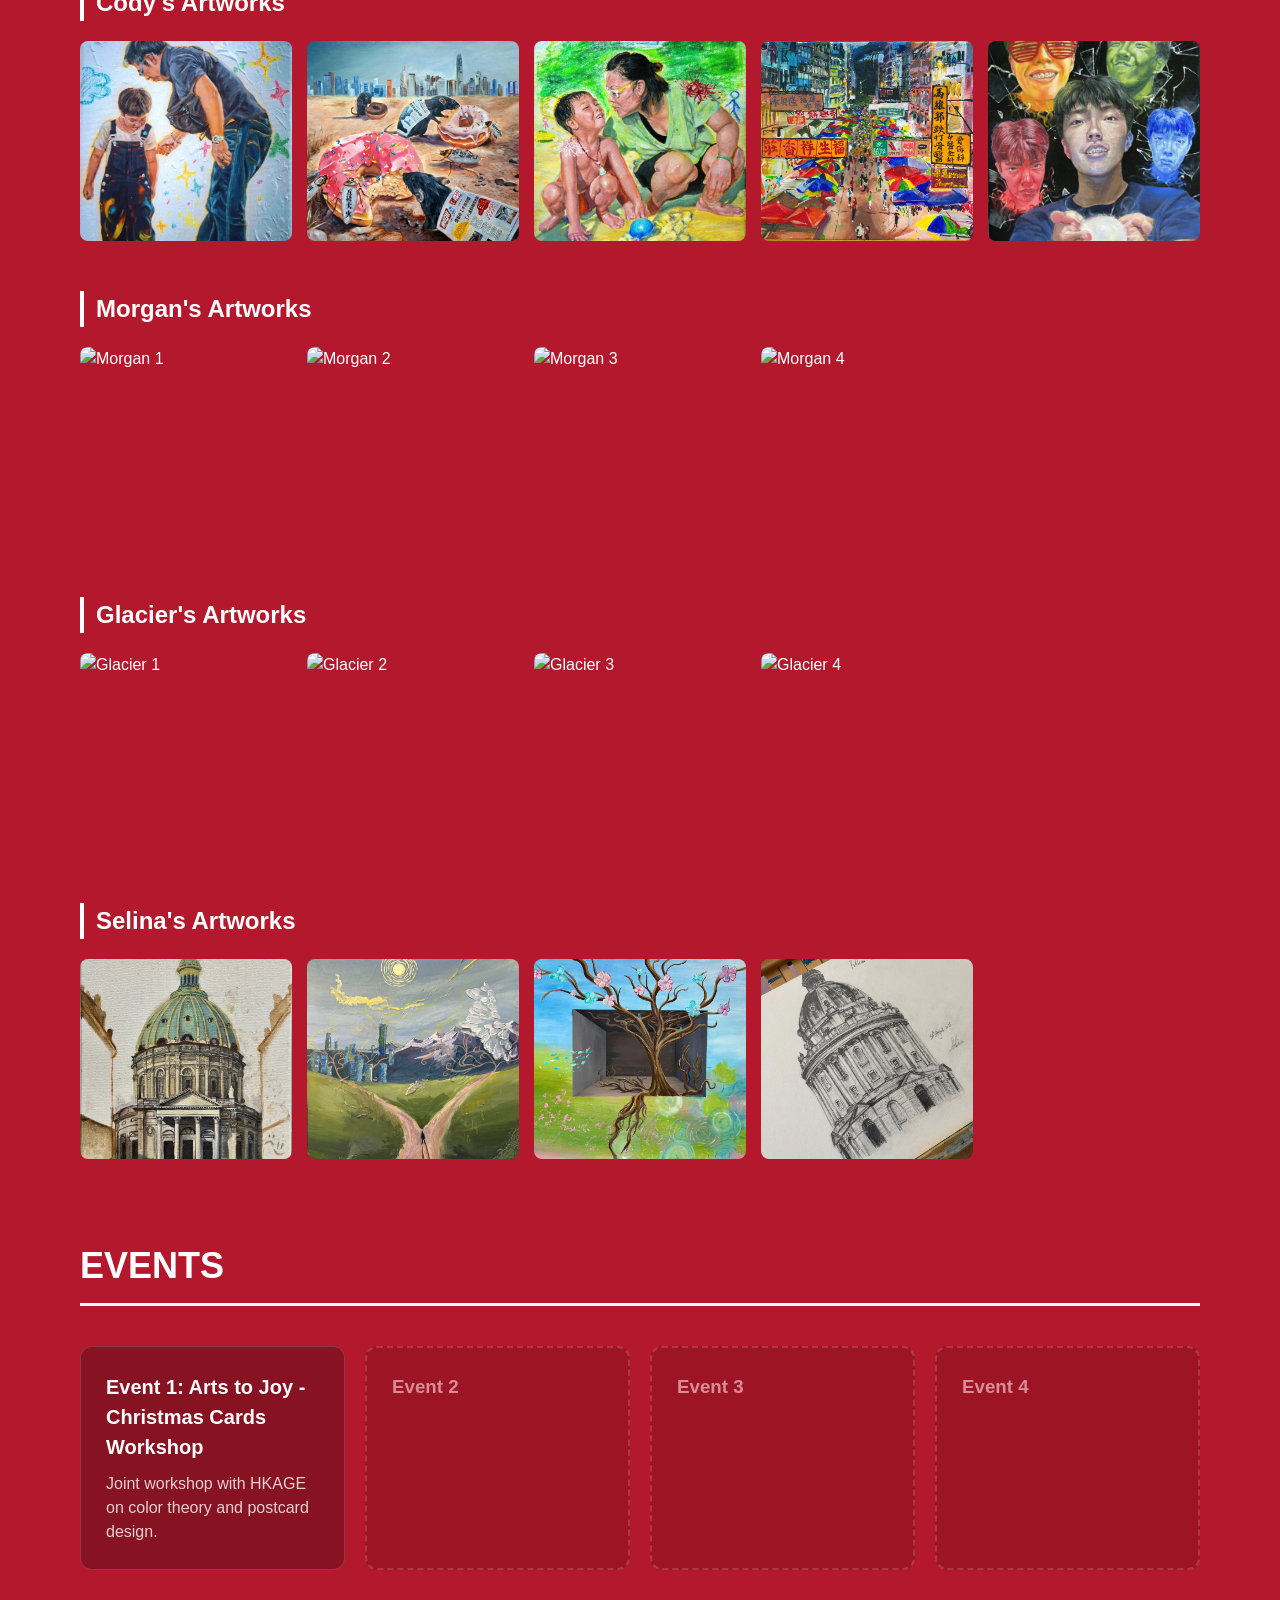
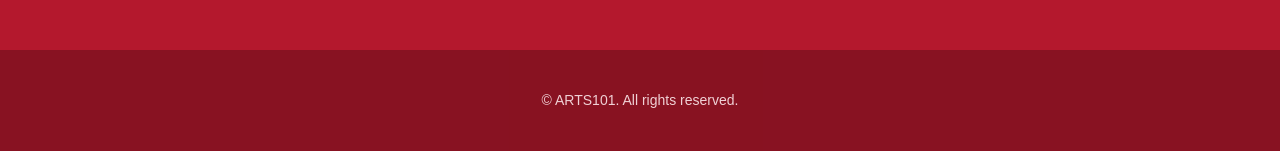
==== commit ee66e640: "all image assemble" ====
--- a/index.html
+++ b/index.html
@@ -5,7 +5,62 @@
   <meta name="viewport" content="width=device-width, initial-scale=1.0">
   <title>ARTS101 - Home</title>
   <link rel="stylesheet" href="https://cdnjs.cloudflare.com/ajax/libs/font-awesome/6.4.0/css/all.min.css">
-  <link rel="stylesheet" href="styles.css">
+  
+  <style>
+    * { box-sizing: border-box; margin: 0; padding: 0; }
+    body { font-family: 'Helvetica Neue', Arial, sans-serif; background-color: #B4182D; color: #fff; overflow-x: hidden; line-height: 1.5; }
+
+    header { position: fixed; top: 0; left: 0; width: 100%; display: flex; justify-content: space-between; align-items: center; padding: 20px 40px; z-index: 100; mix-blend-mode: difference; }
+    
+    .brand-logo { position: relative; font-size: 28px; font-weight: 900; letter-spacing: 2px; text-decoration: none; text-transform: uppercase; display: inline-block; }
+    .brand-logo .base-text { color: #000; }
+    .brand-logo .overlay-text { position: absolute; top: 0; left: 0; color: #fff; clip-path: inset(0 0 0 35%); }
+
+    .insta-link { display: flex; align-items: center; gap: 8px; color: #fff; text-decoration: none; font-weight: 700; font-size: 14px; text-transform: uppercase; background: rgba(0,0,0,0.3); padding: 8px 16px; border-radius: 20px; transition: all 0.3s ease; }
+    .insta-link:hover { background: #fff; color: #B4182D; }
+
+    .hero-split, .hero-split-reverse { display: flex; min-height: 100vh; width: 100vw; }
+    .hero-split { padding-top: 80px; }
+    .split-left, .split-right { flex: 1; display: flex; flex-direction: column; justify-content: center; align-items: center; padding: 40px; }
+
+    .split-image { background: url('event1_arts101.jpg') center/cover no-repeat; width: 100%; height: 100%; border-radius: 12px; box-shadow: 0 10px 30px rgba(0,0,0,0.3); min-height: 300px; }
+    .split-image-2 { background: url('event2_arts101.jpg') center/cover no-repeat; width: 100%; height: 100%; border-radius: 12px; box-shadow: 0 10px 30px rgba(0,0,0,0.3); min-height: 300px; }
+
+    .hero-text { text-align: left; max-width: 500px; }
+    .hero-text h1 { font-size: 56px; line-height: 1.1; margin-bottom: 20px; text-transform: uppercase; font-weight: 900; }
+    .hero-text p { font-size: 18px; opacity: 0.9; line-height: 1.6; }
+
+    .btn-event { display: inline-block; margin-top: 25px; padding: 12px 30px; background: #fff; color: #B4182D; text-decoration: none; font-weight: 800; border-radius: 30px; text-transform: uppercase; letter-spacing: 1px; transition: transform 0.2s ease; }
+    .btn-event:hover { transform: scale(1.05); }
+
+    .section-container { max-width: 1200px; margin: 80px auto; padding: 0 40px; }
+    .section-title { font-size: 36px; text-transform: uppercase; margin-bottom: 40px; border-bottom: 3px solid #fff; padding-bottom: 10px; font-weight: 900; }
+
+    .team-grid { display: grid; grid-template-columns: repeat(auto-fit, minmax(200px, 1fr)); gap: 25px; }
+    .team-card { background: rgba(0, 0, 0, 0.2); border-radius: 12px; overflow: hidden; text-align: center; text-decoration: none; color: #fff; transition: transform 0.3s ease; padding-bottom: 20px; border: 1px solid rgba(255,255,255,0.1); }
+    .team-card:hover { transform: translateY(-8px); background: rgba(0, 0, 0, 0.4); }
+    .team-card img { width: 100%; height: 240px; object-fit: cover; }
+    .team-card h3 { margin: 15px 0 5px; font-size: 20px; }
+    .team-card p { opacity: 0.8; font-size: 14px; }
+
+    .artist-section { margin-bottom: 50px; }
+    .artist-section h3 { font-size: 24px; margin-bottom: 20px; border-left: 4px solid #fff; padding-left: 12px; }
+    .gallery-grid { display: grid; grid-template-columns: repeat(auto-fill, minmax(200px, 1fr)); gap: 15px; }
+    .gallery-grid img { width: 100%; height: 200px; object-fit: cover; border-radius: 8px; transition: transform 0.3s ease; }
+    .gallery-grid img:hover { transform: scale(1.03); }
+
+    .events-grid { display: grid; grid-template-columns: repeat(auto-fit, minmax(250px, 1fr)); gap: 20px; }
+    .event-card { background: rgba(0, 0, 0, 0.25); padding: 25px; border-radius: 12px; border: 1px solid rgba(255,255,255,0.15); }
+    .event-card a { color: #fff; text-decoration: none; font-size: 20px; font-weight: bold; }
+    .event-card.upcoming { opacity: 0.5; border: 2px dashed rgba(255,255,255,0.3); }
+
+    footer { text-align: center; padding: 40px; background: rgba(0, 0, 0, 0.3); opacity: 0.8; font-size: 14px; }
+
+    @media (max-width: 768px) {
+      .hero-split, .hero-split-reverse { flex-direction: column; }
+      .hero-split-reverse { flex-direction: column-reverse; }
+    }
+  </style>
 </head>
 <body>
 
@@ -51,36 +106,12 @@
   <section class="section-container" id="team">
     <h2 class="section-title">Meet the Team</h2>
     <div class="team-grid">
-      <a href="profile-jay.html" class="team-card">
-        <img src="Jay_profile.jpg" alt="Jay">
-        <h3>Jay</h3>
-        <p>Founder</p>
-      </a>
-      <a href="profile-cody.html" class="team-card">
-        <img src="Cody_profile.jpg" alt="Cody Ng">
-        <h3>Cody Ng</h3>
-        <p>Co-founder</p>
-      </a>
-      <a href="profile-morgan.html" class="team-card">
-        <img src="Morgan_profile.jpg" alt="Morgan">
-        <h3>Morgan</h3>
-        <p>Manager</p>
-      </a>
-      <a href="profile-glacier.html" class="team-card">
-        <img src="Glacier_profile.jpg" alt="Glacier Tsoi">
-        <h3>Glacier Tsoi</h3>
-        <p>Creative Director</p>
-      </a>
-      <a href="profile-austin.html" class="team-card">
-        <img src="Austin_profile.jpg" alt="Austin">
-        <h3>Austin</h3>
-        <p>Member</p>
-      </a>
-      <a href="profile-selina.html" class="team-card">
-        <img src="Selina_profile.jpg" alt="Selina">
-        <h3>Selina</h3>
-        <p>Member</p>
-      </a>
+      <a href="profile-jay.html" class="team-card"><img src="Jay_profile.jpg" alt="Jay"><h3>Jay</h3><p>Founder</p></a>
+      <a href="profile-cody.html" class="team-card"><img src="Cody_profile.jpg" alt="Cody Ng"><h3>Cody Ng</h3><p>Co-founder</p></a>
+      <a href="profile-morgan.html" class="team-card"><img src="Morgan_profile.jpg" alt="Morgan"><h3>Morgan</h3><p>Manager</p></a>
+      <a href="profile-glacier.html" class="team-card"><img src="Glacier_profile.jpg" alt="Glacier Tsoi"><h3>Glacier Tsoi</h3><p>Creative Director</p></a>
+      <a href="profile-austin.html" class="team-card"><img src="Austin_profile.jpg" alt="Austin"><h3>Austin</h3><p>Member</p></a>
+      <a href="profile-selina.html" class="team-card"><img src="Selina_profile.jpg" alt="Selina"><h3>Selina</h3><p>Member</p></a>
     </div>
   </section>
 
@@ -91,52 +122,35 @@
     <div class="artist-section">
       <h3>Jay's Artworks</h3>
       <div class="gallery-grid">
-        <img src="Jay1_arts101.jpg" alt="Jay 1">
-        <img src="Jay2_arts101.jpg" alt="Jay 2">
-        <img src="Jay3_arts101.jpg" alt="Jay 3">
-        <img src="Jay4_arts101.jpg" alt="Jay 4">
-        <img src="picture_red03.jpg" alt="Jay 5">
+        <img src="Jay1_arts101.jpg" alt="Jay 1"><img src="Jay2_arts101.jpg" alt="Jay 2"><img src="Jay3_arts101.jpg" alt="Jay 3"><img src="Jay4_arts101.jpg" alt="Jay 4"><img src="picture_red03.jpg" alt="Jay 5">
       </div>
     </div>
 
     <div class="artist-section">
       <h3>Cody's Artworks</h3>
       <div class="gallery-grid">
-        <img src="Cody2_arts101.jpg" alt="Cody 1">
-        <img src="Cody3_arts101.jpg" alt="Cody 2">
-        <img src="Cody4_arts101.jpg" alt="Cody 3">
-        <img src="Cody5_arts101.jpg" alt="Cody 4">
-        <img src="picture_red04.jpg" alt="Cody 5">
+        <img src="Cody2_arts101.jpg" alt="Cody 1"><img src="Cody3_arts101.jpg" alt="Cody 2"><img src="Cody4_arts101.jpg" alt="Cody 3"><img src="Cody5_arts101.jpg" alt="Cody 4"><img src="picture_red04.jpg" alt="Cody 5">
       </div>
     </div>
 
     <div class="artist-section">
       <h3>Morgan's Artworks</h3>
       <div class="gallery-grid">
-        <img src="Morgan_arts101_2.jpg" alt="Morgan 1">
-        <img src="Morgan2_arts101_2.jpg" alt="Morgan 2">
-        <img src="Morgan4_arts101_2.jpg" alt="Morgan 3">
-        <img src="picture_red02_2.jpg" alt="Morgan 4">
+        <img src="Morgan_arts101_2.jpg" alt="Morgan 1"><img src="Morgan2_arts101_2.jpg" alt="Morgan 2"><img src="Morgan4_arts101_2.jpg" alt="Morgan 3"><img src="picture_red02_2.jpg" alt="Morgan 4">
       </div>
     </div>
 
     <div class="artist-section">
       <h3>Glacier's Artworks</h3>
       <div class="gallery-grid">
-        <img src="picture_red07_2.jpg" alt="Glacier 1">
-        <img src="picture_red01_2.jpg" alt="Glacier 2">
-        <img src="Glacier3_arts101_2.jpg" alt="Glacier 3">
-        <img src="Glacier4_arts101_2.jpg" alt="Glacier 4">
+        <img src="picture_red07_2.jpg" alt="Glacier 1"><img src="picture_red01_2.jpg" alt="Glacier 2"><img src="Glacier3_arts101_2.jpg" alt="Glacier 3"><img src="Glacier4_arts101_2.jpg" alt="Glacier 4">
       </div>
     </div>
 
     <div class="artist-section">
       <h3>Selina's Artworks</h3>
       <div class="gallery-grid">
-        <img src="picture_red05.jpg" alt="Selina 1">
-        <img src="Selina1_arts101.jpg" alt="Selina 2">
-        <img src="Selina2_arts101.jpg" alt="Selina 3">
-        <img src="Selina3_arts101.jpg" alt="Selina 4">
+        <img src="picture_red05.jpg" alt="Selina 1"><img src="Selina1_arts101.jpg" alt="Selina 2"><img src="Selina2_arts101.jpg" alt="Selina 3"><img src="Selina3_arts101.jpg" alt="Selina 4">
       </div>
     </div>
   </section>
@@ -159,6 +173,5 @@
     <p>&copy; ARTS101. All rights reserved.</p>
   </footer>
 
-  <script src="script.js"></script>
 </body>
 </html>
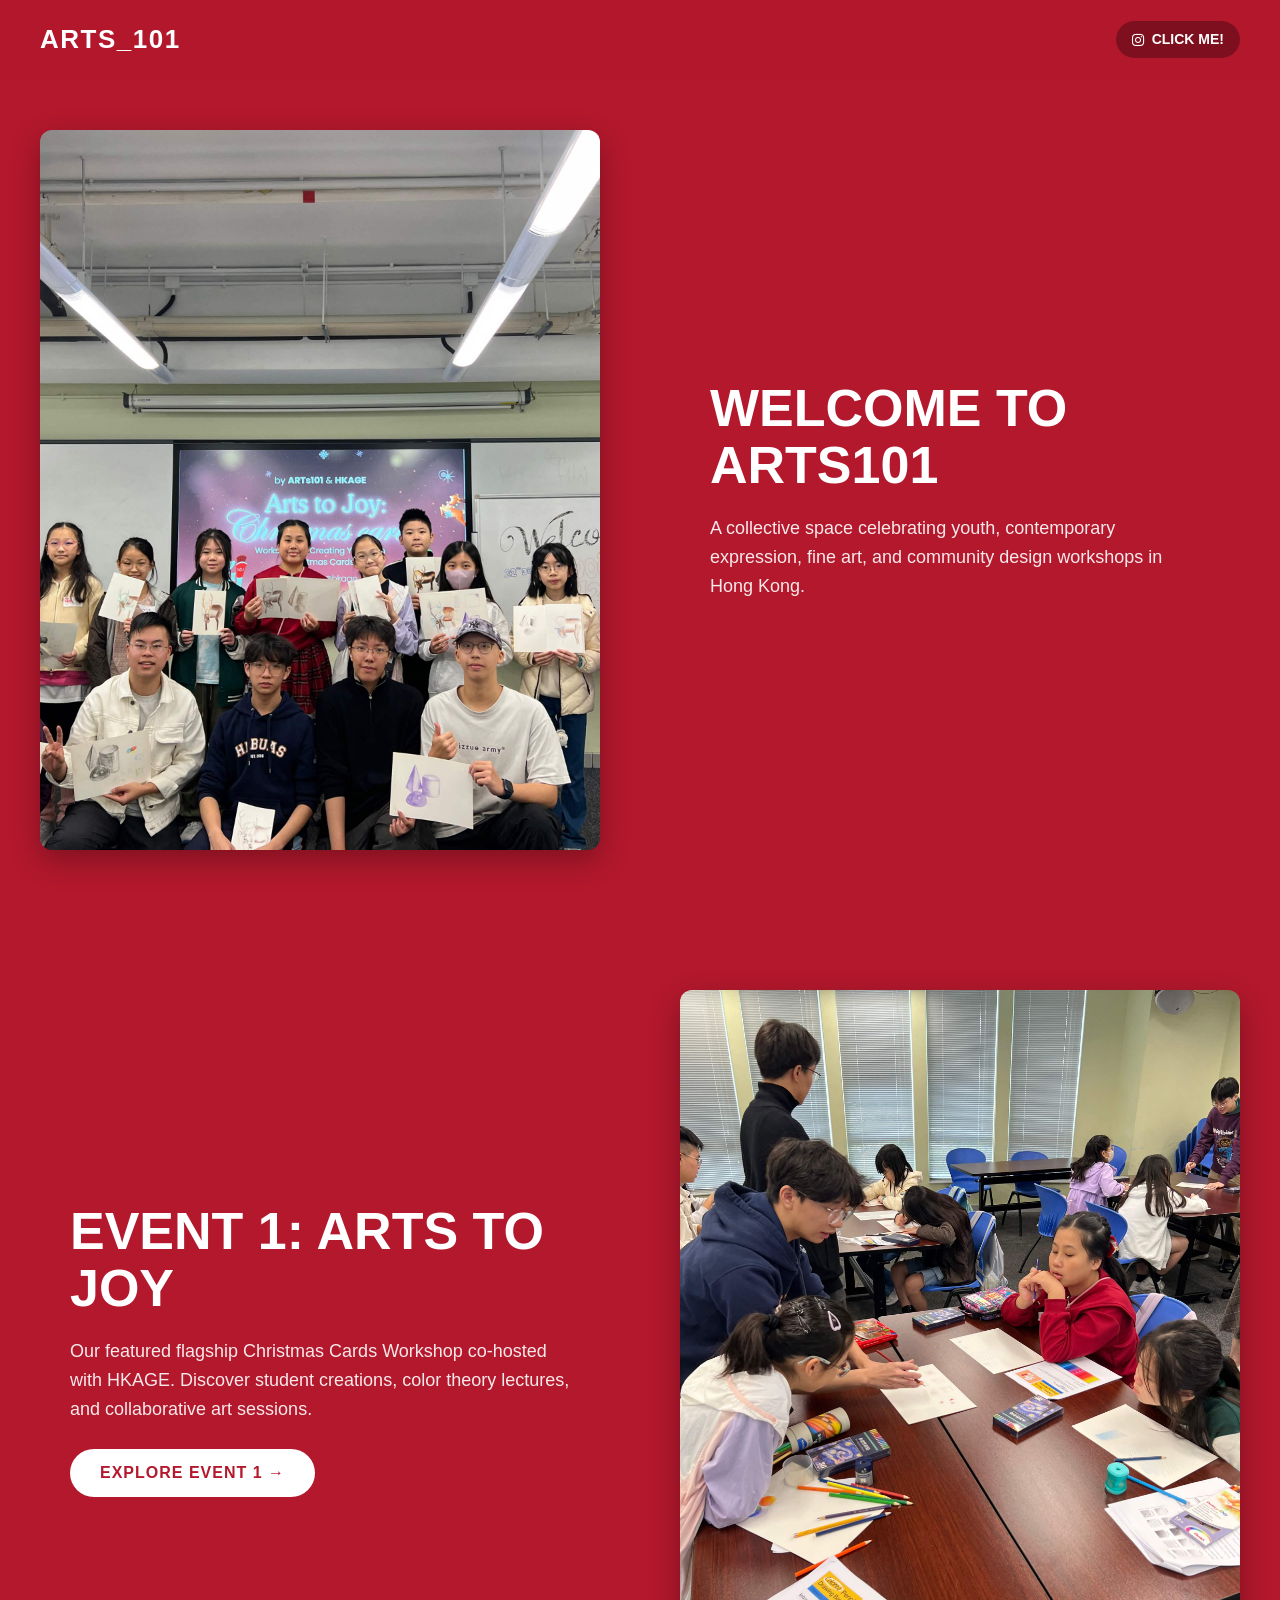
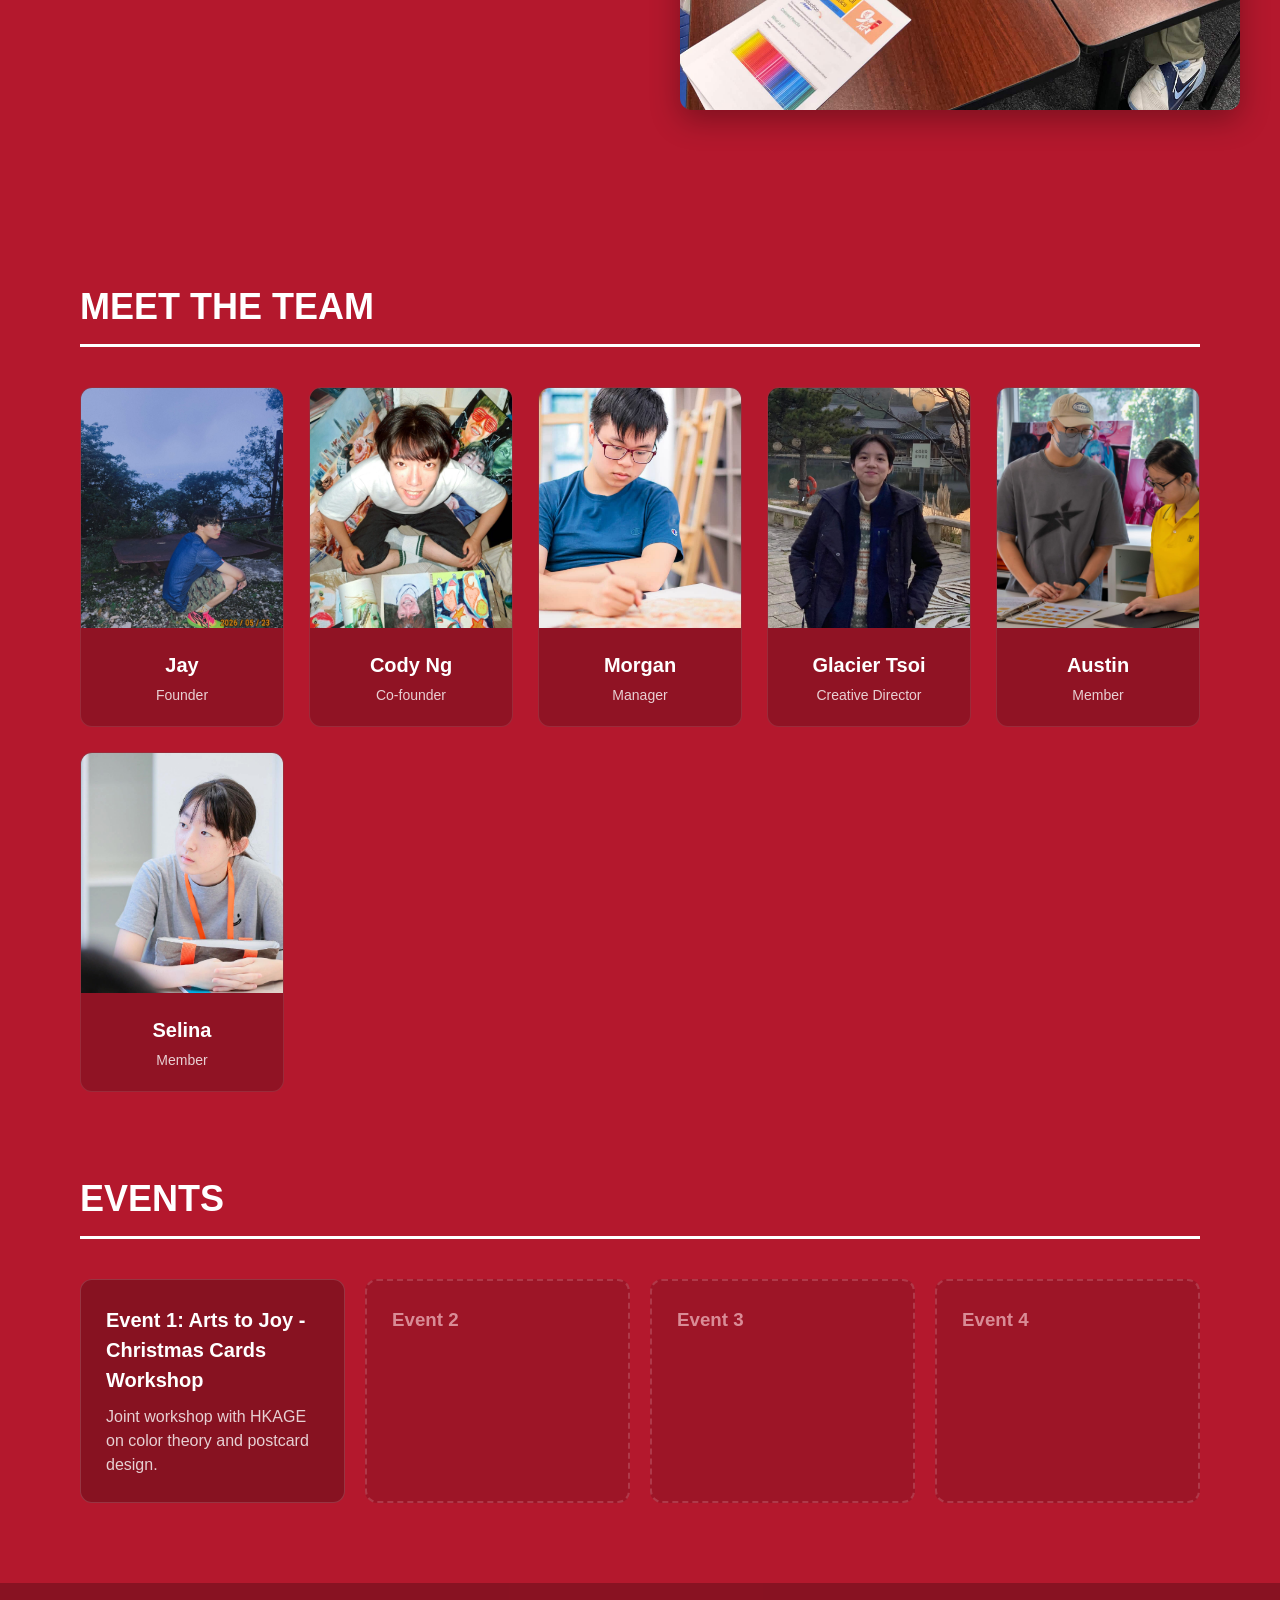
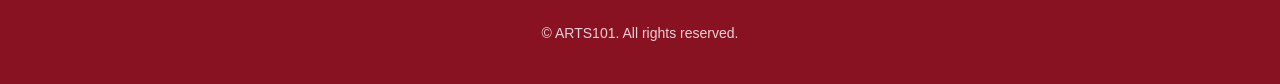
==== commit 2a41c2dc: "idk" ====
--- a/index.html
+++ b/index.html
@@ -10,32 +10,36 @@
     * { box-sizing: border-box; margin: 0; padding: 0; }
     body { font-family: 'Helvetica Neue', Arial, sans-serif; background-color: #B4182D; color: #fff; overflow-x: hidden; line-height: 1.5; }
 
-    header { position: fixed; top: 0; left: 0; width: 100%; display: flex; justify-content: space-between; align-items: center; padding: 20px 40px; z-index: 100; mix-blend-mode: difference; }
+    /* STICKY TOP NAVIGATION */
+    header { position: fixed; top: 0; left: 0; width: 100%; display: flex; justify-content: space-between; align-items: center; padding: 20px 40px; z-index: 100; background: rgba(180, 24, 45, 0.95); backdrop-filter: blur(8px); }
     
-    .brand-logo { position: relative; font-size: 28px; font-weight: 900; letter-spacing: 2px; text-decoration: none; text-transform: uppercase; display: inline-block; }
-    .brand-logo .base-text { color: #000; }
-    .brand-logo .overlay-text { position: absolute; top: 0; left: 0; color: #fff; clip-path: inset(0 0 0 35%); }
+    /* Fixed Brand Logo: Clean & Fully Visible */
+    .brand-logo { font-size: 26px; font-weight: 900; letter-spacing: 1.5px; text-decoration: none; text-transform: uppercase; color: #ffffff; }
 
+    /* Instagram Top-Right Button */
     .insta-link { display: flex; align-items: center; gap: 8px; color: #fff; text-decoration: none; font-weight: 700; font-size: 14px; text-transform: uppercase; background: rgba(0,0,0,0.3); padding: 8px 16px; border-radius: 20px; transition: all 0.3s ease; }
     .insta-link:hover { background: #fff; color: #B4182D; }
 
+    /* HERO SPLIT SECTION 1 (Image Left, Red Right) */
     .hero-split, .hero-split-reverse { display: flex; min-height: 100vh; width: 100vw; }
     .hero-split { padding-top: 80px; }
     .split-left, .split-right { flex: 1; display: flex; flex-direction: column; justify-content: center; align-items: center; padding: 40px; }
 
-    .split-image { background: url('event1_arts101.jpg') center/cover no-repeat; width: 100%; height: 100%; border-radius: 12px; box-shadow: 0 10px 30px rgba(0,0,0,0.3); min-height: 300px; }
-    .split-image-2 { background: url('event2_arts101.jpg') center/cover no-repeat; width: 100%; height: 100%; border-radius: 12px; box-shadow: 0 10px 30px rgba(0,0,0,0.3); min-height: 300px; }
+    .split-image { background: url('event1_arts101.jpg') center/cover no-repeat; width: 100%; height: 80vh; border-radius: 12px; box-shadow: 0 10px 30px rgba(0,0,0,0.3); min-height: 350px; }
+    .split-image-2 { background: url('event2_arts101.jpg') center/cover no-repeat; width: 100%; height: 80vh; border-radius: 12px; box-shadow: 0 10px 30px rgba(0,0,0,0.3); min-height: 350px; }
 
     .hero-text { text-align: left; max-width: 500px; }
-    .hero-text h1 { font-size: 56px; line-height: 1.1; margin-bottom: 20px; text-transform: uppercase; font-weight: 900; }
+    .hero-text h1 { font-size: 52px; line-height: 1.1; margin-bottom: 20px; text-transform: uppercase; font-weight: 900; }
     .hero-text p { font-size: 18px; opacity: 0.9; line-height: 1.6; }
 
     .btn-event { display: inline-block; margin-top: 25px; padding: 12px 30px; background: #fff; color: #B4182D; text-decoration: none; font-weight: 800; border-radius: 30px; text-transform: uppercase; letter-spacing: 1px; transition: transform 0.2s ease; }
     .btn-event:hover { transform: scale(1.05); }
 
+    /* CONTENT CONTAINERS */
     .section-container { max-width: 1200px; margin: 80px auto; padding: 0 40px; }
     .section-title { font-size: 36px; text-transform: uppercase; margin-bottom: 40px; border-bottom: 3px solid #fff; padding-bottom: 10px; font-weight: 900; }
 
+    /* TEAM CARDS GRID */
     .team-grid { display: grid; grid-template-columns: repeat(auto-fit, minmax(200px, 1fr)); gap: 25px; }
     .team-card { background: rgba(0, 0, 0, 0.2); border-radius: 12px; overflow: hidden; text-align: center; text-decoration: none; color: #fff; transition: transform 0.3s ease; padding-bottom: 20px; border: 1px solid rgba(255,255,255,0.1); }
     .team-card:hover { transform: translateY(-8px); background: rgba(0, 0, 0, 0.4); }
@@ -43,12 +47,7 @@
     .team-card h3 { margin: 15px 0 5px; font-size: 20px; }
     .team-card p { opacity: 0.8; font-size: 14px; }
 
-    .artist-section { margin-bottom: 50px; }
-    .artist-section h3 { font-size: 24px; margin-bottom: 20px; border-left: 4px solid #fff; padding-left: 12px; }
-    .gallery-grid { display: grid; grid-template-columns: repeat(auto-fill, minmax(200px, 1fr)); gap: 15px; }
-    .gallery-grid img { width: 100%; height: 200px; object-fit: cover; border-radius: 8px; transition: transform 0.3s ease; }
-    .gallery-grid img:hover { transform: scale(1.03); }
-
+    /* EVENTS GRID */
     .events-grid { display: grid; grid-template-columns: repeat(auto-fit, minmax(250px, 1fr)); gap: 20px; }
     .event-card { background: rgba(0, 0, 0, 0.25); padding: 25px; border-radius: 12px; border: 1px solid rgba(255,255,255,0.15); }
     .event-card a { color: #fff; text-decoration: none; font-size: 20px; font-weight: bold; }
@@ -66,16 +65,13 @@
 
   <!-- STICKY NAVBAR -->
   <header>
-    <a href="index.html" class="brand-logo">
-      <span class="base-text">Arts_101</span>
-      <span class="overlay-text">Arts_101</span>
-    </a>
+    <a href="index.html" class="brand-logo">Arts_101</a>
     <a href="https://www.instagram.com/arts101hk?utm_source=ig_web_button_share_sheet&igsh=ZDNlZDc0MzIxNw==" target="_blank" class="insta-link">
       <i class="fa-brands fa-instagram"></i> click me!
     </a>
   </header>
 
-  <!-- SECTION 1: IMAGE LEFT, WELCOME TEXT RIGHT -->
+  <!-- SECTION 1: EVENT IMAGE LEFT, WELCOME TEXT RIGHT -->
   <section class="hero-split">
     <div class="split-left">
       <div class="split-image"></div>
@@ -88,7 +84,7 @@
     </div>
   </section>
 
-  <!-- SECTION 2: RED TEXT LEFT, EVENT IMAGE RIGHT -->
+  <!-- SECTION 2: EVENT 1 TEXT LEFT, EVENT IMAGE RIGHT -->
   <section class="hero-split-reverse">
     <div class="split-left">
       <div class="hero-text">
@@ -102,7 +98,7 @@
     </div>
   </section>
 
-  <!-- MEET THE TEAM SECTION -->
+  <!-- MEET THE TEAM SECTION (Clicking any member opens their artwork gallery) -->
   <section class="section-container" id="team">
     <h2 class="section-title">Meet the Team</h2>
     <div class="team-grid">
@@ -112,46 +108,6 @@
       <a href="profile-glacier.html" class="team-card"><img src="Glacier_profile.jpg" alt="Glacier Tsoi"><h3>Glacier Tsoi</h3><p>Creative Director</p></a>
       <a href="profile-austin.html" class="team-card"><img src="Austin_profile.jpg" alt="Austin"><h3>Austin</h3><p>Member</p></a>
       <a href="profile-selina.html" class="team-card"><img src="Selina_profile.jpg" alt="Selina"><h3>Selina</h3><p>Member</p></a>
-    </div>
-  </section>
-
-  <!-- TEAM ARTWORKS SECTION -->
-  <section class="section-container" id="artworks">
-    <h2 class="section-title">Team Artworks</h2>
-
-    <div class="artist-section">
-      <h3>Jay's Artworks</h3>
-      <div class="gallery-grid">
-        <img src="Jay1_arts101.jpg" alt="Jay 1"><img src="Jay2_arts101.jpg" alt="Jay 2"><img src="Jay3_arts101.jpg" alt="Jay 3"><img src="Jay4_arts101.jpg" alt="Jay 4"><img src="picture_red03.jpg" alt="Jay 5">
-      </div>
-    </div>
-
-    <div class="artist-section">
-      <h3>Cody's Artworks</h3>
-      <div class="gallery-grid">
-        <img src="Cody2_arts101.jpg" alt="Cody 1"><img src="Cody3_arts101.jpg" alt="Cody 2"><img src="Cody4_arts101.jpg" alt="Cody 3"><img src="Cody5_arts101.jpg" alt="Cody 4"><img src="picture_red04.jpg" alt="Cody 5">
-      </div>
-    </div>
-
-    <div class="artist-section">
-      <h3>Morgan's Artworks</h3>
-      <div class="gallery-grid">
-        <img src="Morgan_arts101_2.jpg" alt="Morgan 1"><img src="Morgan2_arts101_2.jpg" alt="Morgan 2"><img src="Morgan4_arts101_2.jpg" alt="Morgan 3"><img src="picture_red02_2.jpg" alt="Morgan 4">
-      </div>
-    </div>
-
-    <div class="artist-section">
-      <h3>Glacier's Artworks</h3>
-      <div class="gallery-grid">
-        <img src="picture_red07_2.jpg" alt="Glacier 1"><img src="picture_red01_2.jpg" alt="Glacier 2"><img src="Glacier3_arts101_2.jpg" alt="Glacier 3"><img src="Glacier4_arts101_2.jpg" alt="Glacier 4">
-      </div>
-    </div>
-
-    <div class="artist-section">
-      <h3>Selina's Artworks</h3>
-      <div class="gallery-grid">
-        <img src="picture_red05.jpg" alt="Selina 1"><img src="Selina1_arts101.jpg" alt="Selina 2"><img src="Selina2_arts101.jpg" alt="Selina 3"><img src="Selina3_arts101.jpg" alt="Selina 4">
-      </div>
     </div>
   </section>
 
